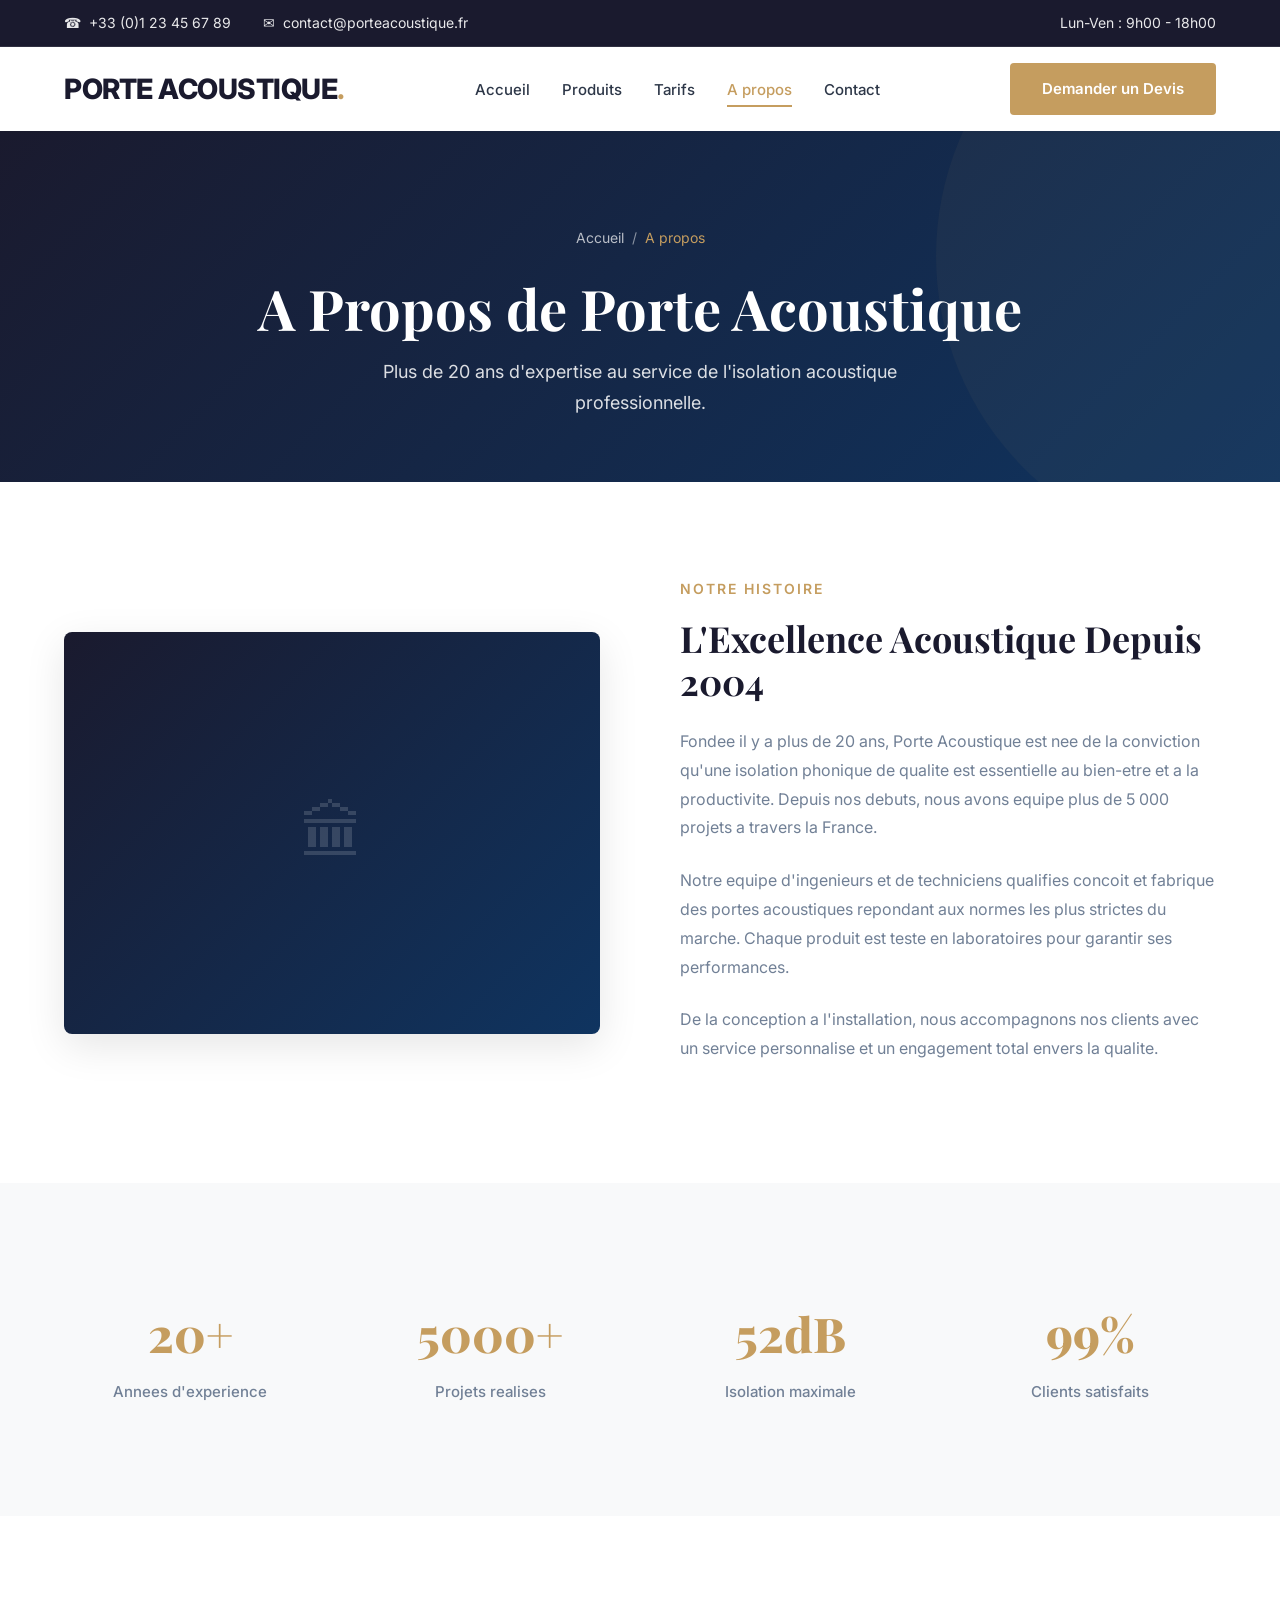
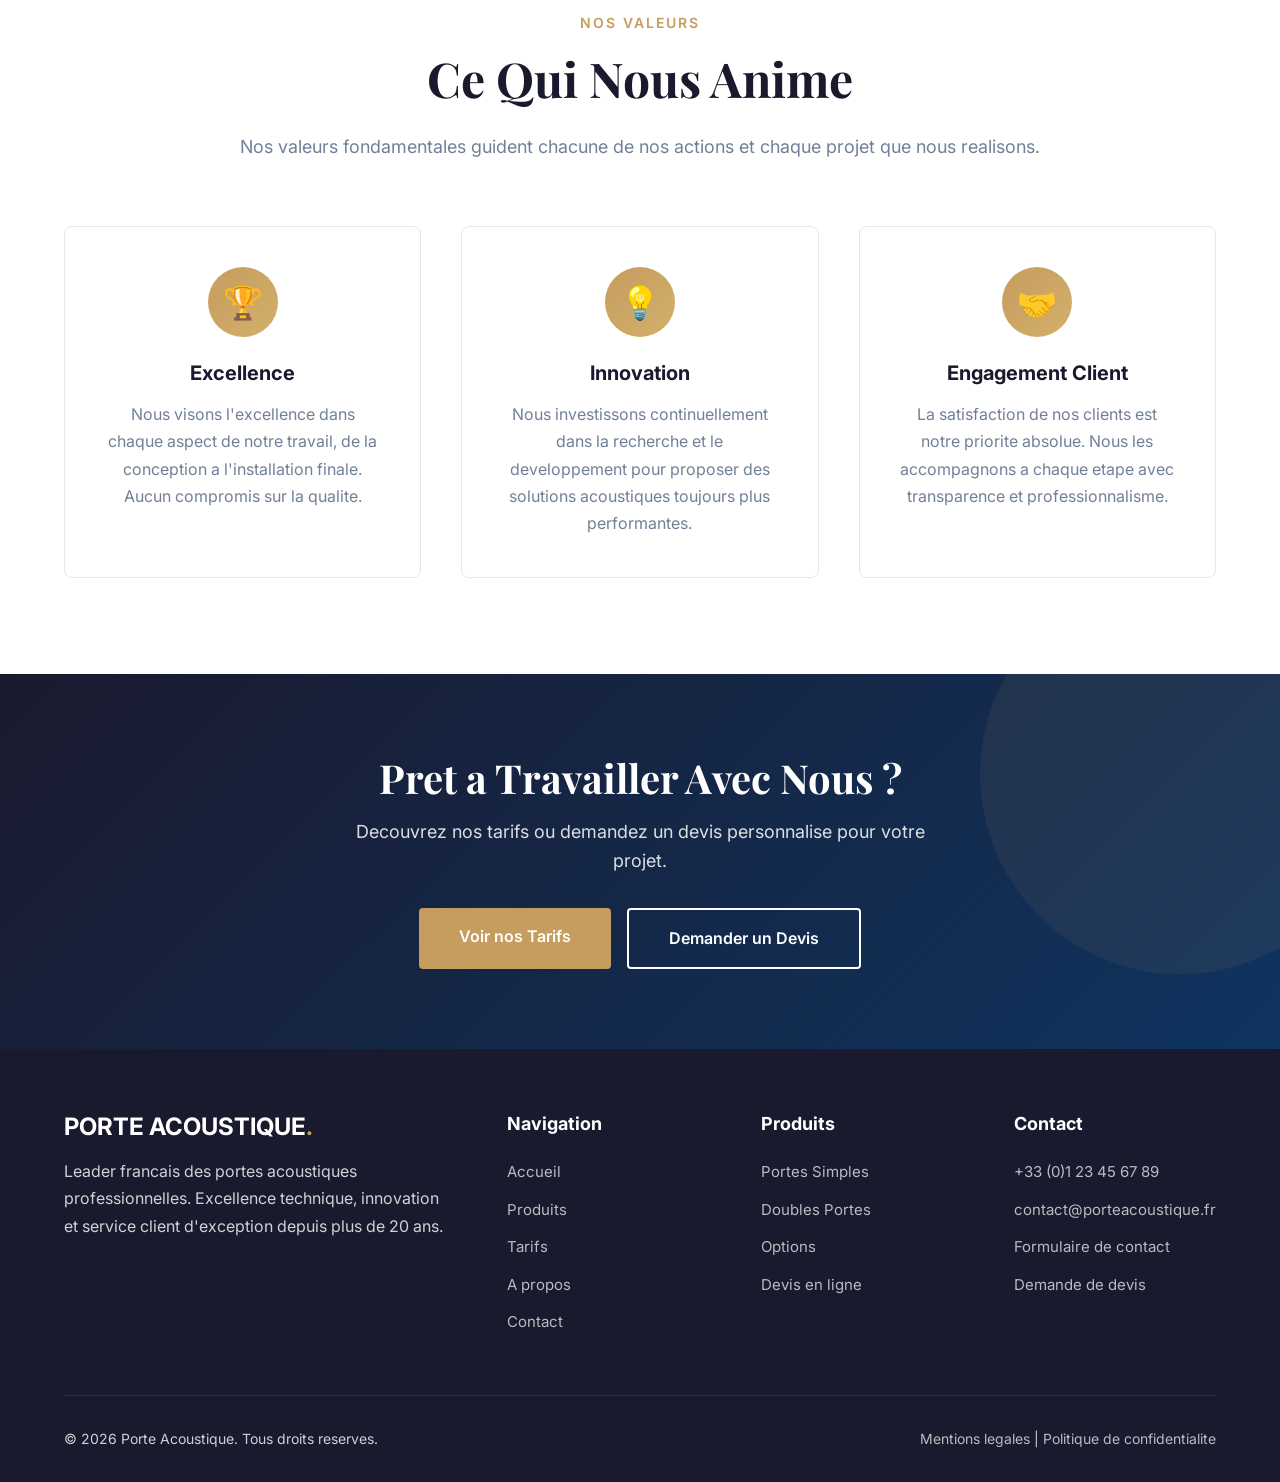
==== a-propos.html @ 58b7ffa7 "First commit" ====
<!DOCTYPE html>
<html lang="fr">
<head>
    <meta charset="UTF-8">
    <meta name="viewport" content="width=device-width, initial-scale=1.0">
    <title>A Propos | Porte Acoustique - Expert en Portes Acoustiques depuis 20 ans</title>
    <meta name="description" content="Decouvrez Porte Acoustique, expert francais en portes acoustiques depuis plus de 20 ans. 5000+ projets realises Fabrication francaise.">
    <meta name="keywords" content="porte acoustique entreprise, fabricant porte acoustique, expert isolation phonique, portes acoustiques france, entreprise isolation sonore">
    <meta name="robots" content="index, follow">
    <link rel="canonical" href="https://www.porteacoustique.fr/a-propos.html">

    <meta property="og:title" content="A Propos | Porte Acoustique - Expert Portes Acoustiques">
    <meta property="og:description" content="Expert francais en portes acoustiques depuis 20 ans. 5000+ projets.">
    <meta property="og:type" content="website">
    <meta property="og:locale" content="fr_FR">

    <link rel="preconnect" href="https://fonts.googleapis.com">
    <link rel="preconnect" href="https://fonts.gstatic.com" crossorigin>
    <link href="https://fonts.googleapis.com/css2?family=Inter:wght@300;400;500;600;700;800&family=Playfair+Display:wght@600;700&display=swap" rel="stylesheet">
    <link rel="stylesheet" href="css/style.css">
</head>
<body>
    <!-- Top Bar -->
    <div class="top-bar">
        <div class="top-bar-content">
            <div class="top-bar-left">
                <div class="top-bar-item"><span>&#9742;</span><span>+33 (0)1 23 45 67 89</span></div>
                <div class="top-bar-item"><span>&#9993;</span><span>contact@porteacoustique.fr</span></div>
            </div>
            <div class="top-bar-item">Lun-Ven : 9h00 - 18h00</div>
        </div>
    </div>

    <!-- Navigation -->
    <nav class="navbar">
        <div class="nav-container">
            <a href="index.html" class="logo">PORTE ACOUSTIQUE<span class="logo-accent">.</span></a>
            <ul class="nav-links" id="navLinks">
                <li><a href="index.html">Accueil</a></li>
                <li><a href="produits.html">Produits</a></li>
                <li><a href="tarifs.html">Tarifs</a></li>
                <li><a href="a-propos.html" class="active">A propos</a></li>
                <li><a href="contact.html">Contact</a></li>
            </ul>
            <div class="nav-cta">
                <a href="devis.html" class="btn-primary">Demander un Devis</a>
            </div>
            <button class="mobile-menu-toggle" id="mobileToggle" aria-label="Menu"><span></span><span></span><span></span></button>
        </div>
    </nav>
    <div class="nav-overlay" id="navOverlay"></div>

    <!-- Page Hero -->
    <div class="page-hero">
        <div class="breadcrumb">
            <a href="index.html">Accueil</a>
            <span>/</span>
            <span class="current">A propos</span>
        </div>
        <h1 class="display-title">A Propos de Porte Acoustique</h1>
        <p>Plus de 20 ans d'expertise au service de l'isolation acoustique professionnelle.</p>
    </div>

    <!-- About Intro -->
    <section>
        <div class="about-intro">
            <div class="about-image fade-in">
                <!-- Placeholder for company image -->
                <div style="color:rgba(255,255,255,0.15);font-size:4rem;">&#127963;</div>
            </div>
            <div class="about-text fade-in">
                <div class="section-subtitle">Notre Histoire</div>
                <h2>L'Excellence Acoustique Depuis 2004</h2>
                <p>Fondee il y a plus de 20 ans, Porte Acoustique est nee de la conviction qu'une isolation phonique de qualite est essentielle au bien-etre et a la productivite. Depuis nos debuts, nous avons equipe plus de 5 000 projets a travers la France.</p>
                <p>Notre equipe d'ingenieurs et de techniciens qualifies concoit et fabrique des portes acoustiques repondant aux normes les plus strictes du marche. Chaque produit est teste en laboratoires pour garantir ses performances.</p>
                <p>De la conception a l'installation, nous accompagnons nos clients avec un service personnalise et un engagement total envers la qualite.</p>
            </div>
        </div>
    </section>

    <!-- Stats -->
    <section class="bg-light">
        <div class="stats-container" style="max-width:1400px;margin:0 auto;">
            <div class="stat-item fade-in">
                <div class="stat-number">20+</div>
                <div class="stat-label">Annees d'experience</div>
            </div>
            <div class="stat-item fade-in">
                <div class="stat-number">5000+</div>
                <div class="stat-label">Projets realises</div>
            </div>
            <div class="stat-item fade-in">
                <div class="stat-number">52dB</div>
                <div class="stat-label">Isolation maximale</div>
            </div>
            <div class="stat-item fade-in">
                <div class="stat-number">99%</div>
                <div class="stat-label">Clients satisfaits</div>
            </div>
        </div>
    </section>

    <!-- Values -->
    <section>
        <div class="section-header fade-in">
            <div class="section-subtitle">Nos Valeurs</div>
            <h2 class="section-title display-title">Ce Qui Nous Anime</h2>
            <p class="section-description">Nos valeurs fondamentales guident chacune de nos actions et chaque projet que nous realisons.</p>
        </div>

        <div class="values-grid">
            <div class="value-card fade-in">
                <div class="value-icon">&#127942;</div>
                <h3>Excellence</h3>
                <p>Nous visons l'excellence dans chaque aspect de notre travail, de la conception a l'installation finale. Aucun compromis sur la qualite.</p>
            </div>
            <div class="value-card fade-in">
                <div class="value-icon">&#128161;</div>
                <h3>Innovation</h3>
                <p>Nous investissons continuellement dans la recherche et le developpement pour proposer des solutions acoustiques toujours plus performantes.</p>
            </div>
            <div class="value-card fade-in">
                <div class="value-icon">&#129309;</div>
                <h3>Engagement Client</h3>
                <p>La satisfaction de nos clients est notre priorite absolue. Nous les accompagnons a chaque etape avec transparence et professionnalisme.</p>
            </div>
        </div>
    </section>

    <!-- CTA -->
    <section class="cta-banner">
        <h2 class="display-title">Pret a Travailler Avec Nous ?</h2>
        <p>Decouvrez nos tarifs ou demandez un devis personnalise pour votre projet.</p>
        <div class="btn-group">
            <a href="tarifs.html" class="btn-primary btn-lg">Voir nos Tarifs</a>
            <a href="devis.html" class="btn-white btn-lg">Demander un Devis</a>
        </div>
    </section>

    <!-- Footer -->
    <footer>
        <div class="footer-content">
            <div class="footer-brand">
                <h3>PORTE ACOUSTIQUE<span style="color:var(--accent)">.</span></h3>
                <p>Leader francais des portes acoustiques professionnelles. Excellence technique, innovation et service client d'exception depuis plus de 20 ans.</p>
            </div>
            <div class="footer-links">
                <h4>Navigation</h4>
                <ul>
                    <li><a href="index.html">Accueil</a></li>
                    <li><a href="produits.html">Produits</a></li>
                    <li><a href="tarifs.html">Tarifs</a></li>
                    <li><a href="a-propos.html">A propos</a></li>
                    <li><a href="contact.html">Contact</a></li>
                </ul>
            </div>
            <div class="footer-links">
                <h4>Produits</h4>
                <ul>
                    <li><a href="tarifs.html#portes-simples">Portes Simples</a></li>
                    <li><a href="tarifs.html#doubles-portes">Doubles Portes</a></li>
                    <li><a href="tarifs.html#options">Options</a></li>
                    <li><a href="devis.html">Devis en ligne</a></li>
                </ul>
            </div>
            <div class="footer-links">
                <h4>Contact</h4>
                <ul>
                    <li><a href="tel:+33123456789">+33 (0)1 23 45 67 89</a></li>
                    <li><a href="mailto:contact@porteacoustique.fr">contact@porteacoustique.fr</a></li>
                    <li><a href="contact.html">Formulaire de contact</a></li>
                    <li><a href="devis.html">Demande de devis</a></li>
                </ul>
            </div>
        </div>
        <div class="footer-bottom">
            <p>&copy; 2026 Porte Acoustique. Tous droits reserves.</p>
            <p><a href="#">Mentions legales</a> | <a href="#">Politique de confidentialite</a></p>
        </div>
    </footer>

    <script src="js/main.js"></script>
</body>
</html>
---- css/style.css ----
/* ========================================
   PORTE ACOUSTIQUE - Portes Acoustiques Professionnelles
   Shared Stylesheet
   ======================================== */

/* Reset & Variables */
*, *::before, *::after {
    margin: 0;
    padding: 0;
    box-sizing: border-box;
}

:root {
    --primary: #1a1a2e;
    --secondary: #0f3460;
    --accent: #c59d5f;
    --accent-hover: #b38a4a;
    --light-bg: #f8f9fa;
    --white: #ffffff;
    --text: #2d3748;
    --text-light: #718096;
    --border: #e2e8f0;
    --success: #48bb78;
    --shadow-sm: 0 2px 10px rgba(0,0,0,0.05);
    --shadow-md: 0 8px 30px rgba(0,0,0,0.08);
    --shadow-lg: 0 12px 40px rgba(0,0,0,0.1);
    --radius: 8px;
    --transition: all 0.3s ease;
}

html {
    scroll-behavior: smooth;
}

body {
    font-family: 'Inter', sans-serif;
    color: var(--text);
    background: var(--white);
    overflow-x: hidden;
    line-height: 1.6;
}

h1, h2, h3, h4, h5, h6 {
    font-weight: 700;
    line-height: 1.2;
    color: var(--primary);
}

a {
    text-decoration: none;
    color: inherit;
}

img {
    max-width: 100%;
    height: auto;
    display: block;
}

.container {
    max-width: 1400px;
    margin: 0 auto;
    padding: 0 5%;
}

.display-title {
    font-family: 'Playfair Display', serif;
}

/* ========================================
   BUTTONS
   ======================================== */
.btn-primary {
    background: var(--accent);
    color: var(--white);
    padding: 0.875rem 2rem;
    border: none;
    cursor: pointer;
    font-family: 'Inter', sans-serif;
    font-weight: 600;
    font-size: 0.9375rem;
    text-decoration: none;
    display: inline-block;
    transition: var(--transition);
    border-radius: 4px;
    text-align: center;
}

.btn-primary:hover {
    background: var(--accent-hover);
    transform: translateY(-2px);
    box-shadow: 0 4px 12px rgba(197,157,95,0.3);
}

.btn-secondary {
    background: transparent;
    color: var(--primary);
    padding: 0.875rem 2rem;
    border: 2px solid var(--primary);
    cursor: pointer;
    font-family: 'Inter', sans-serif;
    font-weight: 600;
    font-size: 0.9375rem;
    text-decoration: none;
    display: inline-block;
    transition: var(--transition);
    border-radius: 4px;
    text-align: center;
}

.btn-secondary:hover {
    background: var(--primary);
    color: var(--white);
}

.btn-white {
    background: transparent;
    color: var(--white);
    padding: 0.875rem 2rem;
    border: 2px solid var(--white);
    cursor: pointer;
    font-family: 'Inter', sans-serif;
    font-weight: 600;
    font-size: 0.9375rem;
    text-decoration: none;
    display: inline-block;
    transition: var(--transition);
    border-radius: 4px;
    text-align: center;
}

.btn-white:hover {
    background: var(--white);
    color: var(--primary);
}

.btn-lg {
    padding: 1rem 2.5rem;
    font-size: 1rem;
}

.btn-outline {
    background: transparent;
    color: var(--primary);
    padding: 0.875rem 2rem;
    border: 2px solid var(--border);
    cursor: pointer;
    font-family: 'Inter', sans-serif;
    font-weight: 600;
    font-size: 0.9375rem;
    text-decoration: none;
    display: inline-block;
    transition: var(--transition);
    border-radius: 4px;
    text-align: center;
}

.btn-outline:hover {
    border-color: var(--primary);
    background: var(--primary);
    color: var(--white);
}

/* ========================================
   TOP BAR
   ======================================== */
.top-bar {
    background: var(--primary);
    color: var(--white);
    padding: 0.75rem 5%;
    font-size: 0.875rem;
    border-bottom: 1px solid rgba(255,255,255,0.1);
}

.top-bar-content {
    max-width: 1400px;
    margin: 0 auto;
    display: flex;
    justify-content: space-between;
    align-items: center;
}

.top-bar-left {
    display: flex;
    gap: 2rem;
}

.top-bar-item {
    display: flex;
    align-items: center;
    gap: 0.5rem;
    color: rgba(255,255,255,0.9);
}

/* ========================================
   NAVIGATION
   ======================================== */
.navbar {
    position: sticky;
    top: 0;
    background: var(--white);
    padding: 1rem 5%;
    z-index: 1000;
    box-shadow: var(--shadow-sm);
    transition: var(--transition);
}

.navbar.scrolled {
    padding: 0.75rem 5%;
    box-shadow: var(--shadow-md);
}

.nav-container {
    max-width: 1400px;
    margin: 0 auto;
    display: flex;
    justify-content: space-between;
    align-items: center;
}

.logo {
    font-size: 1.75rem;
    font-weight: 800;
    color: var(--primary);
    text-decoration: none;
    letter-spacing: -0.5px;
    display: flex;
    align-items: center;
}

.logo-accent {
    color: var(--accent);
}

.nav-links {
    display: flex;
    gap: 2rem;
    list-style: none;
    align-items: center;
}

.nav-links a {
    color: var(--text);
    text-decoration: none;
    font-weight: 500;
    font-size: 0.9375rem;
    transition: color 0.3s ease;
    position: relative;
    padding: 0.5rem 0;
}

.nav-links a::after {
    content: '';
    position: absolute;
    bottom: 0;
    left: 0;
    width: 0;
    height: 2px;
    background: var(--accent);
    transition: width 0.3s ease;
}

.nav-links a:hover::after,
.nav-links a.active::after {
    width: 100%;
}

.nav-links a:hover,
.nav-links a.active {
    color: var(--accent);
}

.nav-cta {
    display: flex;
    align-items: center;
    gap: 1rem;
}

.mobile-menu-toggle {
    display: none;
    flex-direction: column;
    gap: 5px;
    cursor: pointer;
    background: none;
    border: none;
    padding: 5px;
}

.mobile-menu-toggle span {
    width: 25px;
    height: 3px;
    background: var(--primary);
    border-radius: 2px;
    transition: var(--transition);
}

/* ========================================
   PAGE HERO (for inner pages)
   ======================================== */
.page-hero {
    background: linear-gradient(135deg, var(--primary) 0%, var(--secondary) 100%);
    padding: 6rem 5% 4rem;
    text-align: center;
    position: relative;
    overflow: hidden;
}

.page-hero::before {
    content: '';
    position: absolute;
    top: -50%;
    right: -20%;
    width: 600px;
    height: 600px;
    background: rgba(197,157,95,0.05);
    border-radius: 50%;
}

.page-hero .breadcrumb {
    display: flex;
    justify-content: center;
    gap: 0.5rem;
    margin-bottom: 1.5rem;
    font-size: 0.875rem;
}

.page-hero .breadcrumb a {
    color: rgba(255,255,255,0.7);
    transition: color 0.3s;
}

.page-hero .breadcrumb a:hover {
    color: var(--accent);
}

.page-hero .breadcrumb span {
    color: rgba(255,255,255,0.5);
}

.page-hero .breadcrumb .current {
    color: var(--accent);
}

.page-hero h1 {
    font-family: 'Playfair Display', serif;
    font-size: clamp(2rem, 5vw, 3.5rem);
    color: var(--white);
    margin-bottom: 1rem;
    position: relative;
}

.page-hero p {
    font-size: 1.125rem;
    color: rgba(255,255,255,0.85);
    max-width: 600px;
    margin: 0 auto;
    line-height: 1.7;
    position: relative;
}

/* ========================================
   SECTION STYLES
   ======================================== */
section {
    padding: 6rem 5%;
}

.section-header {
    max-width: 800px;
    margin: 0 auto 4rem;
    text-align: center;
}

.section-subtitle {
    color: var(--accent);
    font-weight: 600;
    font-size: 0.875rem;
    text-transform: uppercase;
    letter-spacing: 2px;
    margin-bottom: 1rem;
}

.section-title {
    font-size: clamp(2rem, 4vw, 3rem);
    color: var(--primary);
    margin-bottom: 1.5rem;
    font-family: 'Playfair Display', serif;
}

.section-description {
    font-size: 1.125rem;
    color: var(--text-light);
    line-height: 1.7;
}

.bg-light {
    background: var(--light-bg);
}

.bg-dark {
    background: var(--primary);
}

.bg-dark .section-title {
    color: var(--white);
}

.bg-dark .section-description {
    color: rgba(255,255,255,0.8);
}

/* ========================================
   HERO SECTION (Homepage)
   ======================================== */
.hero {
    position: relative;
    height: 85vh;
    min-height: 600px;
    display: flex;
    align-items: center;
    overflow: hidden;
    background: linear-gradient(135deg, #1a1a2e 0%, #0f3460 100%);
}

.hero-background {
    position: absolute;
    top: 0;
    left: 0;
    width: 100%;
    height: 100%;
    z-index: 1;
}

.hero-background img {
    width: 100%;
    height: 100%;
    object-fit: cover;
    opacity: 0.2;
}

.hero-overlay {
    position: absolute;
    inset: 0;
    background: linear-gradient(135deg, rgba(26,26,46,0.92) 0%, rgba(15,52,96,0.88) 100%);
    z-index: 2;
}

.hero-content {
    position: relative;
    z-index: 10;
    padding: 0 5%;
    max-width: 1400px;
    margin: 0 auto;
    width: 100%;
}

.hero-badge {
    display: inline-block;
    background: rgba(197,157,95,0.15);
    color: var(--accent);
    padding: 0.5rem 1.25rem;
    border-radius: 50px;
    font-size: 0.875rem;
    font-weight: 600;
    margin-bottom: 2rem;
    border: 1px solid rgba(197,157,95,0.3);
}

.hero h1 {
    font-family: 'Playfair Display', serif;
    font-size: clamp(2.5rem, 6vw, 4.5rem);
    color: var(--white);
    margin-bottom: 1.5rem;
    line-height: 1.1;
    max-width: 800px;
}

.hero p {
    font-size: 1.25rem;
    color: rgba(255,255,255,0.85);
    margin-bottom: 2.5rem;
    max-width: 600px;
    line-height: 1.7;
}

.hero-cta {
    display: flex;
    gap: 1rem;
    flex-wrap: wrap;
}

/* ========================================
   STATS BAR
   ======================================== */
.stats-bar {
    background: var(--white);
    padding: 3rem 5%;
    box-shadow: var(--shadow-lg);
    margin-top: -4rem;
    position: relative;
    z-index: 20;
    border-radius: var(--radius);
    max-width: 1300px;
    margin-left: auto;
    margin-right: auto;
}

.stats-container {
    display: grid;
    grid-template-columns: repeat(4, 1fr);
    gap: 3rem;
}

.stat-item {
    text-align: center;
    padding: 1rem;
}

.stat-number {
    font-size: 3rem;
    font-weight: 800;
    color: var(--accent);
    margin-bottom: 0.5rem;
    font-family: 'Playfair Display', serif;
}

.stat-label {
    font-size: 0.9375rem;
    color: var(--text-light);
    font-weight: 500;
}

/* ========================================
   FEATURES GRID
   ======================================== */
.features-grid {
    max-width: 1400px;
    margin: 0 auto;
    display: grid;
    grid-template-columns: repeat(3, 1fr);
    gap: 2.5rem;
}

.feature-card {
    background: var(--white);
    padding: 2.5rem;
    border-radius: var(--radius);
    transition: var(--transition);
    border: 1px solid var(--border);
}

.feature-card:hover {
    transform: translateY(-8px);
    box-shadow: var(--shadow-lg);
}

.feature-icon {
    width: 60px;
    height: 60px;
    background: linear-gradient(135deg, var(--accent), #d4af6a);
    border-radius: 12px;
    display: flex;
    align-items: center;
    justify-content: center;
    margin-bottom: 1.5rem;
    font-size: 1.75rem;
}

.feature-card h3 {
    font-size: 1.25rem;
    margin-bottom: 1rem;
}

.feature-card p {
    color: var(--text-light);
    line-height: 1.7;
}

/* ========================================
   PRODUCT CARDS
   ======================================== */
.products-grid {
    max-width: 1400px;
    margin: 0 auto;
    display: grid;
    grid-template-columns: repeat(3, 1fr);
    gap: 2.5rem;
}

.product-card {
    background: var(--white);
    border: 1px solid var(--border);
    border-radius: var(--radius);
    overflow: hidden;
    transition: var(--transition);
}

.product-card:hover {
    box-shadow: var(--shadow-lg);
    transform: translateY(-8px);
}

.product-image {
    height: 250px;
    background: linear-gradient(135deg, var(--primary), var(--secondary));
    display: flex;
    align-items: center;
    justify-content: center;
    overflow: hidden;
    position: relative;
}

.product-image img {
    width: 100%;
    height: 100%;
    object-fit: cover;
}

.product-image .placeholder-icon {
    font-size: 5rem;
    opacity: 0.3;
}

.product-badge {
    position: absolute;
    top: 1rem;
    right: 1rem;
    background: var(--accent);
    color: var(--white);
    padding: 0.25rem 0.75rem;
    border-radius: 50px;
    font-size: 0.75rem;
    font-weight: 600;
}

.product-body {
    padding: 2rem;
}

.product-name {
    font-size: 1.5rem;
    margin-bottom: 0.5rem;
    color: var(--primary);
}

.product-tagline {
    color: var(--text-light);
    font-size: 0.9375rem;
    margin-bottom: 1.5rem;
}

.product-price {
    font-size: 1.25rem;
    font-weight: 700;
    color: var(--accent);
    margin-bottom: 1.5rem;
}

.product-price small {
    font-size: 0.8125rem;
    font-weight: 400;
    color: var(--text-light);
}

.product-specs {
    list-style: none;
    margin-bottom: 1.5rem;
}

.product-specs li {
    padding: 0.75rem 0;
    border-bottom: 1px solid var(--border);
    display: flex;
    justify-content: space-between;
    align-items: center;
    font-size: 0.9375rem;
}

.product-specs li:last-child {
    border-bottom: none;
}

.spec-label {
    color: var(--text);
    font-weight: 500;
}

.spec-value {
    color: var(--accent);
    font-weight: 600;
}

/* ========================================
   PRICING TABLES (Tarifs)
   ======================================== */
.pricing-section {
    padding: 4rem 5%;
}

.pricing-table-wrapper {
    max-width: 1400px;
    margin: 0 auto 4rem;
    overflow-x: auto;
}

.pricing-table-title {
    font-family: 'Playfair Display', serif;
    font-size: 1.75rem;
    color: var(--primary);
    margin-bottom: 0.5rem;
}

.pricing-table-subtitle {
    color: var(--text-light);
    margin-bottom: 2rem;
    font-size: 1rem;
}

.pricing-table {
    width: 100%;
    border-collapse: collapse;
    background: var(--white);
    border-radius: var(--radius);
    overflow: hidden;
    box-shadow: var(--shadow-md);
    min-width: 700px;
}

.pricing-table thead {
    background: linear-gradient(135deg, #3a3a4e, #2a2a3e);
}

.pricing-table thead th {
    padding: 1.25rem 1.5rem;
    color: var(--white);
    font-weight: 600;
    font-size: 1rem;
    text-align: center;
    letter-spacing: 0.5px;
}

.pricing-table thead th:first-child {
    text-align: left;
    min-width: 180px;
}

.pricing-table tbody tr {
    transition: background 0.2s ease;
}

.pricing-table tbody tr:nth-child(even) {
    background: var(--light-bg);
}

.pricing-table tbody tr:hover {
    background: rgba(197,157,95,0.08);
}

.pricing-table td {
    padding: 1.25rem 1.5rem;
    text-align: center;
    border-bottom: 1px solid var(--border);
    vertical-align: middle;
}

.pricing-table td:first-child {
    text-align: left;
    font-weight: 600;
    color: var(--primary);
}

.pricing-table .model-cell {
    display: flex;
    align-items: center;
    gap: 1rem;
}

.pricing-table .model-icon {
    width: 50px;
    height: 65px;
    background: linear-gradient(135deg, #d4956b, #c47a4e);
    border-radius: 4px;
    flex-shrink: 0;
    display: flex;
    align-items: center;
    justify-content: center;
    position: relative;
    overflow: hidden;
}

.pricing-table .model-icon.double {
    width: 70px;
}

.pricing-table .model-icon::after {
    content: '';
    position: absolute;
    top: 8px;
    left: 50%;
    transform: translateX(-50%);
    width: 12px;
    height: 12px;
    border: 2px solid rgba(255,255,255,0.5);
    border-radius: 50%;
}

.pricing-table .model-icon.vitree::before {
    content: '';
    position: absolute;
    top: 12px;
    left: 50%;
    transform: translateX(-50%);
    width: 20px;
    height: 25px;
    background: rgba(135,206,235,0.4);
    border: 1px solid rgba(255,255,255,0.3);
    border-radius: 2px;
}

.pricing-table .model-icon.vitree::after {
    display: none;
}

.pricing-table .model-icon.double-vitree::before {
    content: '';
    position: absolute;
    top: 12px;
    left: 50%;
    transform: translateX(-50%);
    width: 14px;
    height: 22px;
    background: rgba(135,206,235,0.4);
    border: 1px solid rgba(255,255,255,0.3);
    border-radius: 2px;
}

.pricing-table .model-icon.hublot::before {
    content: '';
    position: absolute;
    top: 18px;
    left: 50%;
    transform: translateX(-50%);
    width: 16px;
    height: 16px;
    background: rgba(135,206,235,0.4);
    border: 1px solid rgba(255,255,255,0.3);
    border-radius: 50%;
}

.pricing-table .model-icon.hublot::after {
    display: none;
}

.model-info {
    display: flex;
    flex-direction: column;
}

.model-name {
    font-weight: 700;
    color: var(--primary);
    font-size: 0.9375rem;
}

.model-desc {
    font-size: 0.8125rem;
    color: var(--text-light);
    font-weight: 400;
}

.price-cell {
    font-weight: 700;
    color: var(--primary);
    font-size: 1.0625rem;
}

.pricing-table tfoot td {
    padding: 1.25rem 1.5rem;
    text-align: center;
    background: var(--light-bg);
    border-top: 2px solid var(--border);
}

.btn-devis-sm {
    background: var(--accent);
    color: var(--white);
    padding: 0.5rem 1.25rem;
    border: none;
    cursor: pointer;
    font-family: 'Inter', sans-serif;
    font-weight: 600;
    font-size: 0.8125rem;
    text-decoration: none;
    display: inline-block;
    transition: var(--transition);
    border-radius: 4px;
}

.btn-devis-sm:hover {
    background: var(--accent-hover);
    transform: translateY(-1px);
}

/* Options list */
.options-section {
    max-width: 1400px;
    margin: 0 auto 4rem;
    padding: 2.5rem;
    background: var(--light-bg);
    border-radius: var(--radius);
    border: 1px solid var(--border);
}

.options-section h3 {
    font-size: 1.375rem;
    margin-bottom: 1.5rem;
    color: var(--accent);
    font-family: 'Playfair Display', serif;
}

.options-grid {
    display: grid;
    grid-template-columns: repeat(auto-fill, minmax(300px, 1fr));
    gap: 0.75rem;
}

.option-item {
    display: flex;
    justify-content: space-between;
    align-items: center;
    padding: 0.75rem 1rem;
    background: var(--white);
    border-radius: 4px;
    border: 1px solid var(--border);
}

.option-name {
    color: var(--text);
    font-size: 0.9375rem;
}

.option-price {
    font-weight: 700;
    color: var(--accent);
    white-space: nowrap;
}

/* ========================================
   DEVIS FORM
   ======================================== */
.devis-section {
    padding: 4rem 5%;
}

.devis-wrapper {
    max-width: 1000px;
    margin: 0 auto;
    display: grid;
    grid-template-columns: 1fr 1.2fr;
    gap: 4rem;
    align-items: start;
}

.devis-sidebar {
    background: var(--light-bg);
    padding: 2.5rem;
    border-radius: var(--radius);
    border: 1px solid var(--border);
    position: sticky;
    top: 100px;
}

.devis-sidebar h3 {
    font-size: 1.375rem;
    margin-bottom: 1.5rem;
    font-family: 'Playfair Display', serif;
}

.devis-steps {
    list-style: none;
}

.devis-steps li {
    display: flex;
    gap: 1rem;
    padding: 1rem 0;
    border-bottom: 1px solid var(--border);
    align-items: flex-start;
}

.devis-steps li:last-child {
    border-bottom: none;
}

.step-num {
    width: 32px;
    height: 32px;
    background: var(--accent);
    color: var(--white);
    border-radius: 50%;
    display: flex;
    align-items: center;
    justify-content: center;
    font-weight: 700;
    font-size: 0.875rem;
    flex-shrink: 0;
}

.step-text h4 {
    font-size: 0.9375rem;
    margin-bottom: 0.25rem;
}

.step-text p {
    font-size: 0.8125rem;
    color: var(--text-light);
}

.devis-guarantee {
    margin-top: 2rem;
    padding: 1.5rem;
    background: rgba(197,157,95,0.1);
    border-radius: var(--radius);
    border: 1px solid rgba(197,157,95,0.2);
    text-align: center;
}

.devis-guarantee .icon {
    font-size: 2rem;
    margin-bottom: 0.5rem;
}

.devis-guarantee p {
    font-size: 0.875rem;
    color: var(--text);
    font-weight: 500;
}

.devis-form {
    background: var(--white);
    padding: 2.5rem;
    border-radius: var(--radius);
    border: 1px solid var(--border);
    box-shadow: var(--shadow-md);
}

.devis-form h3 {
    font-size: 1.5rem;
    margin-bottom: 0.5rem;
    font-family: 'Playfair Display', serif;
}

.devis-form > p {
    color: var(--text-light);
    margin-bottom: 2rem;
    font-size: 0.9375rem;
}

.form-row {
    display: grid;
    grid-template-columns: 1fr 1fr;
    gap: 1.5rem;
}

.form-group {
    display: flex;
    flex-direction: column;
    gap: 0.5rem;
    margin-bottom: 1.5rem;
}

.form-group label {
    font-weight: 600;
    font-size: 0.875rem;
    color: var(--text);
}

.form-group label .required {
    color: #e53e3e;
}

.form-group input,
.form-group textarea,
.form-group select {
    padding: 0.875rem 1rem;
    border: 1px solid var(--border);
    border-radius: 4px;
    font-family: 'Inter', sans-serif;
    font-size: 0.9375rem;
    transition: var(--transition);
    background: var(--white);
    color: var(--text);
}

.form-group input:focus,
.form-group textarea:focus,
.form-group select:focus {
    outline: none;
    border-color: var(--accent);
    box-shadow: 0 0 0 3px rgba(197,157,95,0.1);
}

.form-group textarea {
    resize: vertical;
    min-height: 120px;
}

.form-group select {
    cursor: pointer;
    appearance: none;
    background-image: url("data:image/svg+xml,%3Csvg xmlns='http://www.w3.org/2000/svg' width='12' height='12' fill='%23718096' viewBox='0 0 16 16'%3E%3Cpath d='M8 11L3 6h10l-5 5z'/%3E%3C/svg%3E");
    background-repeat: no-repeat;
    background-position: right 1rem center;
    padding-right: 2.5rem;
}

.form-divider {
    border: none;
    border-top: 1px solid var(--border);
    margin: 1.5rem 0;
}

.form-section-title {
    font-size: 1rem;
    font-weight: 700;
    color: var(--primary);
    margin-bottom: 1rem;
    padding-bottom: 0.5rem;
    border-bottom: 2px solid var(--accent);
    display: inline-block;
}

/* ========================================
   PROCESS / TIMELINE
   ======================================== */
.process-timeline {
    max-width: 1400px;
    margin: 0 auto;
    display: grid;
    grid-template-columns: repeat(4, 1fr);
    gap: 2rem;
}

.process-step {
    text-align: center;
    padding: 2rem;
    position: relative;
}

.step-number {
    width: 70px;
    height: 70px;
    background: var(--accent);
    color: var(--white);
    border-radius: 50%;
    display: flex;
    align-items: center;
    justify-content: center;
    font-size: 1.75rem;
    font-weight: 700;
    margin: 0 auto 1.5rem;
    font-family: 'Playfair Display', serif;
}

.process-step h3 {
    color: var(--white);
    font-size: 1.25rem;
    margin-bottom: 1rem;
}

.process-step p {
    color: rgba(255,255,255,0.75);
    line-height: 1.6;
}

/* ========================================
   CERTIFICATIONS
   ======================================== */
.cert-grid {
    max-width: 1400px;
    margin: 0 auto;
    display: grid;
    grid-template-columns: repeat(4, 1fr);
    gap: 2rem;
}

.cert-badge {
    background: var(--light-bg);
    padding: 2.5rem;
    border-radius: var(--radius);
    text-align: center;
    border: 2px solid var(--border);
    transition: var(--transition);
}

.cert-badge:hover {
    border-color: var(--accent);
    transform: translateY(-5px);
}

.cert-icon {
    font-size: 3rem;
    margin-bottom: 1rem;
}

.cert-badge h4 {
    font-size: 1.125rem;
    margin-bottom: 0.5rem;
}

.cert-badge p {
    font-size: 0.875rem;
    color: var(--text-light);
}

/* ========================================
   PROJECTS GALLERY
   ======================================== */
.projects-grid {
    max-width: 1400px;
    margin: 0 auto;
    display: grid;
    grid-template-columns: repeat(3, 1fr);
    gap: 2rem;
}

.project-card {
    position: relative;
    overflow: hidden;
    border-radius: var(--radius);
    aspect-ratio: 4/3;
    cursor: pointer;
    background: var(--light-bg);
}

.project-card img {
    width: 100%;
    height: 100%;
    object-fit: cover;
    transition: transform 0.6s ease;
}

.project-overlay {
    position: absolute;
    inset: 0;
    background: linear-gradient(to top, rgba(26,26,46,0.95), transparent);
    display: flex;
    flex-direction: column;
    justify-content: flex-end;
    padding: 2rem;
    opacity: 0;
    transition: opacity 0.4s ease;
}

.project-card:hover .project-overlay {
    opacity: 1;
}

.project-card:hover img {
    transform: scale(1.1);
}

.project-overlay h4 {
    color: var(--white);
    font-size: 1.5rem;
    margin-bottom: 0.5rem;
}

.project-overlay p {
    color: rgba(255,255,255,0.8);
}

/* ========================================
   ABOUT PAGE
   ======================================== */
.about-intro {
    max-width: 1400px;
    margin: 0 auto;
    display: grid;
    grid-template-columns: 1fr 1fr;
    gap: 5rem;
    align-items: center;
}

.about-image {
    border-radius: var(--radius);
    overflow: hidden;
    box-shadow: var(--shadow-lg);
    aspect-ratio: 4/3;
    background: linear-gradient(135deg, var(--primary), var(--secondary));
    display: flex;
    align-items: center;
    justify-content: center;
}

.about-image img {
    width: 100%;
    height: 100%;
    object-fit: cover;
}

.about-text h2 {
    font-family: 'Playfair Display', serif;
    font-size: 2.25rem;
    margin-bottom: 1.5rem;
}

.about-text p {
    color: var(--text-light);
    line-height: 1.8;
    margin-bottom: 1.5rem;
}

.values-grid {
    max-width: 1400px;
    margin: 0 auto;
    display: grid;
    grid-template-columns: repeat(3, 1fr);
    gap: 2.5rem;
}

.value-card {
    text-align: center;
    padding: 2.5rem;
    background: var(--white);
    border-radius: var(--radius);
    border: 1px solid var(--border);
    transition: var(--transition);
}

.value-card:hover {
    transform: translateY(-5px);
    box-shadow: var(--shadow-md);
}

.value-icon {
    width: 70px;
    height: 70px;
    background: linear-gradient(135deg, var(--accent), #d4af6a);
    border-radius: 50%;
    display: flex;
    align-items: center;
    justify-content: center;
    margin: 0 auto 1.5rem;
    font-size: 2rem;
}

.value-card h3 {
    font-size: 1.25rem;
    margin-bottom: 1rem;
}

.value-card p {
    color: var(--text-light);
    line-height: 1.7;
}

/* ========================================
   CONTACT PAGE
   ======================================== */
.contact-wrapper {
    max-width: 1400px;
    margin: 0 auto;
    display: grid;
    grid-template-columns: 1fr 1.5fr;
    gap: 5rem;
}

.contact-info {
    background: var(--light-bg);
    padding: 3rem;
    border-radius: var(--radius);
}

.contact-info h3 {
    font-size: 1.75rem;
    margin-bottom: 2rem;
    font-family: 'Playfair Display', serif;
}

.contact-item {
    margin-bottom: 2rem;
    padding-bottom: 2rem;
    border-bottom: 1px solid var(--border);
}

.contact-item:last-child {
    border-bottom: none;
    margin-bottom: 0;
    padding-bottom: 0;
}

.contact-item h4 {
    font-size: 0.875rem;
    color: var(--accent);
    text-transform: uppercase;
    letter-spacing: 1px;
    margin-bottom: 0.75rem;
    font-weight: 600;
}

.contact-item p {
    color: var(--text);
    line-height: 1.6;
}

/* ========================================
   CTA BANNER
   ======================================== */
.cta-banner {
    background: linear-gradient(135deg, var(--primary) 0%, var(--secondary) 100%);
    padding: 5rem 5%;
    text-align: center;
    position: relative;
    overflow: hidden;
}

.cta-banner::before {
    content: '';
    position: absolute;
    top: -100px;
    right: -100px;
    width: 400px;
    height: 400px;
    background: rgba(197,157,95,0.08);
    border-radius: 50%;
}

.cta-banner h2 {
    font-family: 'Playfair Display', serif;
    font-size: clamp(1.75rem, 4vw, 2.5rem);
    color: var(--white);
    margin-bottom: 1rem;
    position: relative;
}

.cta-banner p {
    color: rgba(255,255,255,0.85);
    font-size: 1.125rem;
    margin-bottom: 2rem;
    max-width: 600px;
    margin-left: auto;
    margin-right: auto;
    position: relative;
}

.cta-banner .btn-group {
    display: flex;
    gap: 1rem;
    justify-content: center;
    flex-wrap: wrap;
    position: relative;
}

.cta-content {
    position: relative;
    z-index: 1;
    max-width: 700px;
    margin: 0 auto;
}

.cta-buttons {
    display: flex;
    gap: 1rem;
    justify-content: center;
    flex-wrap: wrap;
    position: relative;
}

/* ========================================
   FOOTER
   ======================================== */
footer {
    background: var(--primary);
    color: rgba(255,255,255,0.8);
    padding: 4rem 5% 2rem;
}

.footer-content {
    max-width: 1400px;
    margin: 0 auto;
    display: grid;
    grid-template-columns: 2fr 1fr 1fr 1fr;
    gap: 4rem;
    padding-bottom: 3rem;
    border-bottom: 1px solid rgba(255,255,255,0.1);
}

.footer-brand h3 {
    color: var(--white);
    font-size: 1.5rem;
    margin-bottom: 1rem;
}

.footer-brand p {
    line-height: 1.7;
    margin-bottom: 1.5rem;
}

.footer-links h4 {
    color: var(--white);
    font-size: 1.125rem;
    margin-bottom: 1.5rem;
}

.footer-links ul {
    list-style: none;
}

.footer-links ul li {
    margin-bottom: 0.75rem;
}

.footer-links ul li a {
    color: rgba(255,255,255,0.7);
    text-decoration: none;
    transition: color 0.3s ease;
    font-size: 0.9375rem;
}

.footer-links ul li a:hover {
    color: var(--accent);
}

.footer-bottom {
    max-width: 1400px;
    margin: 0 auto;
    padding-top: 2rem;
    display: flex;
    justify-content: space-between;
    align-items: center;
    font-size: 0.875rem;
    flex-wrap: wrap;
    gap: 1rem;
}

.footer-bottom a {
    color: rgba(255,255,255,0.7);
    transition: color 0.3s;
}

.footer-bottom a:hover {
    color: var(--accent);
}

/* ========================================
   FOOTER PRODUITS — Layout & composants
   ======================================== */

/* pages produit : footer-content devient un simple conteneur centré */
footer.footer > .footer-content {
    display: block;
    padding-bottom: 0;
    border-bottom: none;
}

.footer-grid {
    display: grid;
    grid-template-columns: 2fr 1fr 1fr;
    gap: 3rem;
    padding-bottom: 3rem;
    border-bottom: 1px solid rgba(255,255,255,0.1);
}

.footer-col h4 {
    color: var(--white);
    font-size: 0.8125rem;
    font-weight: 700;
    text-transform: uppercase;
    letter-spacing: 1.5px;
    margin-bottom: 1.25rem;
    padding-bottom: 0.75rem;
    border-bottom: 1px solid rgba(255,255,255,0.1);
}

.footer-col ul {
    list-style: none;
}

.footer-col ul li {
    margin-bottom: 0.625rem;
}

.footer-col ul li a,
.footer-col ul li span {
    color: rgba(255,255,255,0.65);
    text-decoration: none;
    font-size: 0.9rem;
    transition: color 0.3s;
    line-height: 1.5;
}

.footer-col ul li a:hover {
    color: var(--accent);
}

/* Logo footer produits */
.footer-logo {
    font-size: 1.5rem;
    font-weight: 800;
    color: var(--white);
    font-family: 'Playfair Display', serif;
    letter-spacing: 0.05em;
    margin-bottom: 1rem;
    display: block;
}

.footer-logo .logo-accent {
    color: var(--accent);
}

/* Réseaux sociaux */
.footer-social {
    display: flex;
    gap: 0.625rem;
    margin-bottom: 1.25rem;
}

.footer-social a {
    display: flex;
    align-items: center;
    justify-content: center;
    width: 2.25rem;
    height: 2.25rem;
    background: rgba(255,255,255,0.07);
    border: 1px solid rgba(255,255,255,0.12);
    border-radius: 50%;
    color: rgba(255,255,255,0.7);
    text-decoration: none;
    transition: background 0.3s, border-color 0.3s, color 0.3s, transform 0.3s;
}

.footer-social a:hover {
    background: var(--accent);
    border-color: var(--accent);
    color: var(--white);
    transform: translateY(-2px);
}

.footer-social a svg {
    width: 0.9375rem;
    height: 0.9375rem;
    fill: currentColor;
}

/* Coordonnées */
.footer-contact {
    display: flex;
    flex-direction: column;
    gap: 0.625rem;
}

.footer-contact-item {
    display: flex;
    align-items: center;
    gap: 0.5rem;
    color: rgba(255,255,255,0.65);
    font-size: 0.875rem;
}

.footer-contact-item svg {
    flex-shrink: 0;
    opacity: 0.75;
}

.footer-contact-item a {
    color: rgba(255,255,255,0.65);
    text-decoration: none;
    transition: color 0.3s;
}

.footer-contact-item a:hover {
    color: var(--accent);
}

/* Responsive footer produits */
@media (max-width: 1024px) {
    .footer-grid {
        grid-template-columns: repeat(2, 1fr);
    }
}

@media (max-width: 768px) {
    .footer-grid {
        grid-template-columns: 1fr;
        gap: 2rem;
    }
}

/* ========================================
   ANIMATIONS
   ======================================== */
.fade-in {
    opacity: 0;
    transform: translateY(30px);
    transition: all 0.8s ease;
}

.fade-in.visible {
    opacity: 1;
    transform: translateY(0);
}

/* ========================================
   RESPONSIVE
   ======================================== */
@media (max-width: 1024px) {
    .stats-container {
        grid-template-columns: repeat(2, 1fr);
    }

    .features-grid,
    .products-grid,
    .process-timeline {
        grid-template-columns: repeat(2, 1fr);
    }

    .about-intro,
    .contact-wrapper {
        grid-template-columns: 1fr;
        gap: 3rem;
    }

    .devis-wrapper {
        grid-template-columns: 1fr;
    }

    .devis-sidebar {
        position: static;
    }

    .footer-content {
        grid-template-columns: repeat(2, 1fr);
    }

    .projects-grid {
        grid-template-columns: repeat(2, 1fr);
    }

    .cert-grid {
        grid-template-columns: repeat(2, 1fr);
    }

    .values-grid {
        grid-template-columns: repeat(2, 1fr);
    }
}

@media (max-width: 768px) {
    .top-bar {
        display: none;
    }

    .nav-links {
        position: fixed;
        top: 0;
        right: -100%;
        width: 80%;
        max-width: 350px;
        height: 100vh;
        background: var(--white);
        flex-direction: column;
        padding: 5rem 2rem;
        gap: 1.5rem;
        transition: right 0.4s ease;
        box-shadow: -5px 0 20px rgba(0,0,0,0.1);
        align-items: flex-start;
        z-index: 1001;
    }

    .nav-links.active {
        right: 0;
    }

    .mobile-menu-toggle {
        display: flex;
    }

    .nav-cta .btn-primary {
        display: none;
    }

    .features-grid,
    .products-grid,
    .process-timeline,
    .stats-container,
    .cert-grid,
    .projects-grid,
    .values-grid {
        grid-template-columns: 1fr;
    }

    .form-row {
        grid-template-columns: 1fr;
    }

    .hero {
        height: 70vh;
    }

    section {
        padding: 4rem 5%;
    }

    .footer-content {
        grid-template-columns: 1fr;
        gap: 2rem;
    }

    .footer-bottom {
        flex-direction: column;
        text-align: center;
    }

    .page-hero {
        padding: 5rem 5% 3rem;
    }
}

/* Mobile overlay */
.nav-overlay {
    display: none;
    position: fixed;
    inset: 0;
    background: rgba(0,0,0,0.5);
    z-index: 999;
}

.nav-overlay.active {
    display: block;
}

/* ========================================
   PRODUCT DETAIL PAGES
   ======================================== */

.product-detail-main {
    max-width: 1400px;
    margin: 0 auto;
    display: grid;
    grid-template-columns: 1fr 1.1fr;
    gap: 4rem;
    align-items: start;
}

.door-viz {
    position: sticky;
    top: 100px;
}

.door-blueprint {
    background: #060e1e;
    border-radius: var(--radius);
    padding: 2rem;
    box-shadow: var(--shadow-lg);
    border: 1px solid rgba(197,157,95,0.2);
    margin-bottom: 1rem;
}

.door-blueprint svg {
    width: 100%;
    height: auto;
    display: block;
}

.blueprint-label {
    text-align: center;
    color: var(--text-light);
    font-size: 0.8125rem;
    letter-spacing: 1px;
    margin-bottom: 1.5rem;
    font-style: italic;
}

.quick-stats {
    display: grid;
    grid-template-columns: repeat(3, 1fr);
    gap: 0.75rem;
    margin-bottom: 1.5rem;
}

.quick-stat {
    background: var(--light-bg);
    border: 1px solid var(--border);
    border-radius: var(--radius);
    padding: 1rem;
    text-align: center;
}

.quick-stat-value {
    font-size: 1.5rem;
    font-weight: 800;
    color: var(--accent);
    font-family: 'Playfair Display', serif;
    display: block;
}

.quick-stat-label {
    font-size: 0.7rem;
    color: var(--text-light);
    font-weight: 500;
    text-transform: uppercase;
    letter-spacing: 0.5px;
}

/* Tabs */
.tabs-nav {
    display: flex;
    border-bottom: 2px solid var(--border);
    margin-bottom: 2rem;
}

.tab-btn {
    padding: 0.875rem 2rem;
    border: none;
    background: none;
    font-family: 'Inter', sans-serif;
    font-size: 0.9375rem;
    font-weight: 600;
    color: var(--text-light);
    cursor: pointer;
    border-bottom: 3px solid transparent;
    margin-bottom: -2px;
    transition: var(--transition);
}

.tab-btn.active {
    color: var(--accent);
    border-bottom-color: var(--accent);
}

.tab-btn:hover {
    color: var(--accent);
}

.tab-panel {
    display: none;
    animation: tabFadeIn 0.3s ease;
}

.tab-panel.active {
    display: block;
}

@keyframes tabFadeIn {
    from { opacity: 0; transform: translateY(8px); }
    to { opacity: 1; transform: translateY(0); }
}

/* Specs detail table */
.specs-detail {
    width: 100%;
    border-collapse: collapse;
    margin-bottom: 1.5rem;
}

.specs-detail tr {
    border-bottom: 1px solid var(--border);
}

.specs-detail tr.specs-section-head {
    background: var(--light-bg);
    border-top: 2px solid var(--border);
}

.specs-detail tr.specs-section-head td {
    font-weight: 700;
    font-size: 0.8rem;
    text-transform: uppercase;
    letter-spacing: 0.75px;
    color: var(--primary);
    padding: 0.625rem 0.75rem;
}

.specs-detail td {
    padding: 0.875rem 0.75rem;
    font-size: 0.9375rem;
    vertical-align: middle;
}

.specs-detail td:first-child {
    color: var(--text-light);
    font-weight: 500;
    width: 55%;
}

.specs-detail td:last-child {
    color: var(--primary);
    font-weight: 600;
    text-align: right;
}

/* Warning box */
.warning-box {
    background: #fff5f5;
    border: 1px solid #fed7d7;
    border-left: 4px solid #e53e3e;
    border-radius: 4px;
    padding: 1rem 1.25rem;
    margin-top: 1.5rem;
    font-size: 0.875rem;
    color: #742a2a;
    line-height: 1.7;
}

.warning-box strong {
    display: block;
    margin-bottom: 0.25rem;
    font-size: 0.75rem;
    text-transform: uppercase;
    letter-spacing: 1px;
    color: #c53030;
}

/* Info box */
.info-box {
    background: rgba(197,157,95,0.08);
    border: 1px solid rgba(197,157,95,0.2);
    border-left: 4px solid var(--accent);
    border-radius: 4px;
    padding: 1rem 1.25rem;
    margin: 1.5rem 0;
    font-size: 0.9rem;
    color: var(--text);
    line-height: 1.6;
}

/* Tarif tab table */
.tarif-tab-table {
    width: 100%;
    border-collapse: collapse;
    margin-bottom: 1.5rem;
    font-size: 0.9375rem;
    border-radius: var(--radius);
    overflow: hidden;
    box-shadow: var(--shadow-sm);
}

.tarif-tab-table th {
    background: linear-gradient(135deg, #3a3a4e, #2a2a3e);
    color: var(--white);
    padding: 0.875rem 1.25rem;
    text-align: left;
    font-weight: 600;
    font-size: 0.875rem;
}

.tarif-tab-table th:last-child {
    text-align: right;
}

.tarif-tab-table td {
    padding: 0.875rem 1.25rem;
    border-bottom: 1px solid var(--border);
    color: var(--text);
}

.tarif-tab-table td:last-child {
    text-align: right;
    font-weight: 700;
    color: var(--accent);
    font-size: 1rem;
}

.tarif-tab-table tbody tr:nth-child(even) {
    background: var(--light-bg);
}

.tarif-tab-table tbody tr:hover {
    background: rgba(197,157,95,0.05);
}

/* ========================================
   SPECS TABLE (pages produit)
   ======================================== */
.specs-table {
    width: 100%;
    border-collapse: collapse;
    margin-bottom: 1.5rem;
    font-size: 0.9375rem;
    border-radius: var(--radius);
    overflow: hidden;
    box-shadow: var(--shadow-sm);
}

.specs-table th {
    background: linear-gradient(135deg, var(--primary), var(--secondary));
    color: var(--white);
    padding: 0.875rem 1.25rem;
    text-align: left;
    font-weight: 600;
    font-size: 0.875rem;
    letter-spacing: 0.5px;
}

.specs-table th:last-child {
    text-align: right;
}

.specs-table td {
    padding: 0.75rem 1.25rem;
    border-bottom: 1px solid var(--border);
    color: var(--text);
    vertical-align: middle;
}

.specs-table td:first-child {
    color: var(--text-light);
    font-weight: 500;
    width: 55%;
}

.specs-table td:last-child {
    font-weight: 600;
    color: var(--primary);
    text-align: right;
}

.specs-table tr:last-child td {
    border-bottom: none;
}

.specs-table tr.specs-section-head td {
    background: var(--light-bg);
    font-weight: 700;
    font-size: 0.75rem;
    text-transform: uppercase;
    letter-spacing: 1px;
    color: var(--primary);
    border-top: 2px solid var(--border);
    text-align: left;
    padding: 0.625rem 1.25rem;
}

.specs-table tbody tr:hover {
    background: rgba(197,157,95,0.04);
}

/* Finishes section */
.finishes-outer {
    padding: 5rem 5%;
    background: var(--light-bg);
}

.finishes-inner {
    max-width: 1400px;
    margin: 0 auto;
}

.finish-group {
    margin-bottom: 2rem;
    background: var(--white);
    padding: 2rem;
    border-radius: var(--radius);
    border: 1px solid var(--border);
}

.finish-group:last-child {
    margin-bottom: 0;
}

.finish-group-title {
    font-size: 1rem;
    font-weight: 700;
    color: var(--primary);
    margin-bottom: 0.375rem;
}

.finish-group-desc {
    color: var(--text-light);
    font-size: 0.875rem;
    margin-bottom: 1.25rem;
}

.swatches-row {
    display: flex;
    flex-wrap: wrap;
    gap: 0.625rem;
}

.swatch {
    width: 40px;
    height: 40px;
    border-radius: 5px;
    border: 2px solid rgba(0,0,0,0.1);
    cursor: pointer;
    transition: transform 0.2s, box-shadow 0.2s;
    position: relative;
    flex-shrink: 0;
}

.swatch:hover {
    transform: scale(1.25);
    border-color: var(--accent);
    box-shadow: 0 4px 12px rgba(0,0,0,0.25);
    z-index: 5;
}

.swatch::after {
    content: attr(data-name);
    position: absolute;
    bottom: 115%;
    left: 50%;
    transform: translateX(-50%);
    background: var(--primary);
    color: var(--white);
    padding: 0.25rem 0.625rem;
    border-radius: 4px;
    font-size: 0.6875rem;
    white-space: nowrap;
    pointer-events: none;
    opacity: 0;
    transition: opacity 0.2s;
    z-index: 10;
    font-family: 'Inter', sans-serif;
}

.swatch:hover::after {
    opacity: 1;
}

/* Options tags */
.options-tags {
    display: flex;
    flex-wrap: wrap;
    gap: 0.75rem;
    max-width: 1400px;
    margin: 0 auto;
}

.option-tag {
    display: inline-flex;
    align-items: center;
    gap: 0.5rem;
    padding: 0.625rem 1.25rem;
    background: var(--white);
    border: 1px solid var(--border);
    border-radius: 50px;
    font-size: 0.875rem;
    font-weight: 500;
    color: var(--text);
    transition: var(--transition);
}

.option-tag:hover {
    border-color: var(--accent);
    color: var(--accent);
    box-shadow: var(--shadow-sm);
}

.option-tag-check {
    color: var(--success);
    font-weight: 700;
}

/* Product btn group in cards */
.product-btn-group {
    display: flex;
    gap: 0.625rem;
}

.product-btn-group a {
    flex: 1;
    padding: 0.75rem 0.875rem;
    font-size: 0.875rem;
    text-align: center;
}

/* Responsive detail */
@media (max-width: 1024px) {
    .product-detail-main {
        grid-template-columns: 1fr;
    }
    .door-viz {
        position: static;
    }
}

@media (max-width: 768px) {
    .quick-stats {
        grid-template-columns: 1fr 1fr;
    }
    .tab-btn {
        padding: 0.75rem 1rem;
        font-size: 0.875rem;
    }
}

/* ========================================
   PRODUCT DETAIL v2 — Refonte Pro
   ======================================== */

/* Hero product badge */
.hero-product-badge {
    display: inline-block;
    background: rgba(197,157,95,0.15);
    color: var(--accent);
    padding: 0.4rem 1.25rem;
    border-radius: 50px;
    font-size: 0.8125rem;
    font-weight: 600;
    letter-spacing: 1.5px;
    border: 1px solid rgba(197,157,95,0.3);
    margin-bottom: 1.25rem;
    text-transform: uppercase;
}

/* Hero pills */
.hero-pills {
    display: flex;
    flex-wrap: wrap;
    gap: 0.625rem;
    justify-content: center;
    margin-top: 1.75rem;
}

.hero-pill {
    background: rgba(255,255,255,0.08);
    color: rgba(255,255,255,0.85);
    padding: 0.375rem 1rem;
    border-radius: 50px;
    font-size: 0.8125rem;
    font-weight: 500;
    border: 1px solid rgba(255,255,255,0.15);
}

/* Product detail section override */
.product-detail-section {
    padding: 5rem 5%;
    background: var(--white);
}

/* Product info header above h2 */
.product-info-header {
    display: flex;
    align-items: center;
    gap: 0.875rem;
    margin-bottom: 0.875rem;
}

.product-category-label {
    font-size: 0.8125rem;
    font-weight: 600;
    text-transform: uppercase;
    letter-spacing: 1.5px;
    color: var(--text-light);
}

.product-db-badge {
    background: var(--accent);
    color: var(--white);
    padding: 0.2rem 0.875rem;
    border-radius: 50px;
    font-size: 0.8125rem;
    font-weight: 700;
    letter-spacing: 0.5px;
}

.door-info h2 {
    font-size: clamp(1.75rem, 3.5vw, 2.5rem);
    color: var(--primary);
    margin-bottom: 1.25rem;
    line-height: 1.15;
}

.product-description {
    color: var(--text-light);
    font-size: 1.0625rem;
    line-height: 1.8;
    margin-bottom: 2rem;
    padding-bottom: 2rem;
    border-bottom: 1px solid var(--border);
}

/* Feature highlights */
.feature-highlights {
    display: flex;
    flex-direction: column;
    gap: 0.75rem;
    margin-bottom: 2rem;
}

.feature-highlight-item {
    display: flex;
    align-items: center;
    gap: 1rem;
    padding: 0.875rem 1.25rem;
    background: var(--light-bg);
    border-radius: var(--radius);
    border: 1px solid var(--border);
    border-left: 3px solid var(--accent);
    transition: var(--transition);
}

.feature-highlight-item:hover {
    box-shadow: var(--shadow-sm);
    border-color: var(--accent);
    background: rgba(197,157,95,0.04);
}

.fh-icon {
    font-size: 1.375rem;
    flex-shrink: 0;
    width: 36px;
    text-align: center;
}

.fh-text {
    display: flex;
    flex-direction: column;
}

.fh-text strong {
    font-size: 0.9375rem;
    font-weight: 700;
    color: var(--primary);
    margin-bottom: 0.125rem;
}

.fh-text span {
    font-size: 0.8125rem;
    color: var(--text-light);
    line-height: 1.4;
}

/* Trust strip */
.trust-strip {
    background: var(--primary);
    padding: 1.375rem 5%;
    border-top: 1px solid rgba(197,157,95,0.2);
    border-bottom: 1px solid rgba(197,157,95,0.15);
}

.trust-strip-inner {
    max-width: 1400px;
    margin: 0 auto;
    display: flex;
    flex-wrap: wrap;
    justify-content: center;
    gap: 2.5rem;
    align-items: center;
}

.trust-item {
    display: flex;
    align-items: center;
    gap: 0.5rem;
    color: rgba(255,255,255,0.85);
    font-size: 0.875rem;
    font-weight: 500;
}

.trust-icon {
    color: var(--accent);
    font-weight: 700;
    font-size: 0.9rem;
}

/* Installation tab */
.install-steps {
    display: flex;
    flex-direction: column;
    gap: 1rem;
}

.install-step {
    display: flex;
    gap: 1.25rem;
    align-items: flex-start;
    padding: 1.25rem;
    background: var(--light-bg);
    border-radius: var(--radius);
    border: 1px solid var(--border);
}

.install-step-num {
    width: 36px;
    height: 36px;
    background: var(--accent);
    color: var(--white);
    border-radius: 50%;
    display: flex;
    align-items: center;
    justify-content: center;
    font-weight: 700;
    font-size: 0.9375rem;
    flex-shrink: 0;
    font-family: 'Playfair Display', serif;
}

.install-step-content strong {
    display: block;
    font-size: 0.9375rem;
    font-weight: 700;
    color: var(--primary);
    margin-bottom: 0.375rem;
}

.install-step-content p {
    font-size: 0.875rem;
    color: var(--text-light);
    line-height: 1.7;
}

/* Finishes section v2 */
.finishes-section {
    padding: 5rem 5%;
    background: var(--light-bg);
}

.finishes-container {
    max-width: 1400px;
    margin: 0 auto;
}

.finishes-grid {
    display: grid;
    grid-template-columns: repeat(3, 1fr);
    gap: 2rem;
    margin-top: 3rem;
}

.finish-card {
    background: var(--white);
    border-radius: var(--radius);
    border: 1px solid var(--border);
    overflow: hidden;
    transition: var(--transition);
}

.finish-card:hover {
    box-shadow: var(--shadow-md);
    transform: translateY(-4px);
}

.finish-card-header {
    background: linear-gradient(135deg, var(--primary), var(--secondary));
    padding: 1.5rem;
}

.finish-card-header h4 {
    color: var(--white);
    font-size: 1rem;
    margin-bottom: 0.25rem;
    font-family: 'Playfair Display', serif;
}

.finish-card-header p {
    color: rgba(255,255,255,0.65);
    font-size: 0.8rem;
}

.finish-card-body {
    padding: 1.5rem;
}

.finish-card-body .swatches-row {
    gap: 0.5rem;
}

.finish-card-note {
    font-size: 0.8rem;
    color: var(--text-light);
    margin-top: 1rem;
    font-style: italic;
}

/* Options section v2 */
.options-section-v2 {
    padding: 5rem 5%;
    background: var(--white);
}

.options-container {
    max-width: 1400px;
    margin: 0 auto;
}

.options-grid-v2 {
    display: grid;
    grid-template-columns: repeat(auto-fill, minmax(280px, 1fr));
    gap: 1rem;
    margin-top: 3rem;
}

.option-card {
    display: flex;
    justify-content: space-between;
    align-items: center;
    padding: 1.125rem 1.5rem;
    background: var(--light-bg);
    border-radius: var(--radius);
    border: 1px solid var(--border);
    transition: var(--transition);
}

.option-card:hover {
    border-color: var(--accent);
    background: rgba(197,157,95,0.04);
    box-shadow: var(--shadow-sm);
}

.option-card-name {
    display: flex;
    align-items: center;
    gap: 0.75rem;
    font-weight: 500;
    color: var(--text);
    font-size: 0.9375rem;
}

.option-card-check {
    width: 22px;
    height: 22px;
    background: rgba(72,187,120,0.1);
    border: 1px solid rgba(72,187,120,0.35);
    border-radius: 50%;
    display: flex;
    align-items: center;
    justify-content: center;
    color: var(--success);
    font-size: 0.7rem;
    flex-shrink: 0;
    font-weight: 700;
}

.option-card-price {
    font-weight: 700;
    color: var(--accent);
    font-size: 0.9375rem;
    white-space: nowrap;
    padding-left: 1rem;
}

/* Responsive v2 */
@media (max-width: 1024px) {
    .finishes-grid {
        grid-template-columns: 1fr;
    }
}

@media (max-width: 768px) {
    .trust-strip-inner {
        gap: 1.25rem;
    }
    .options-grid-v2 {
        grid-template-columns: 1fr;
    }
    .hero-pills {
        gap: 0.5rem;
    }
    .product-detail-section {
        padding: 3.5rem 5%;
    }
    .finishes-section,
    .options-section-v2 {
        padding: 3.5rem 5%;
    }
}
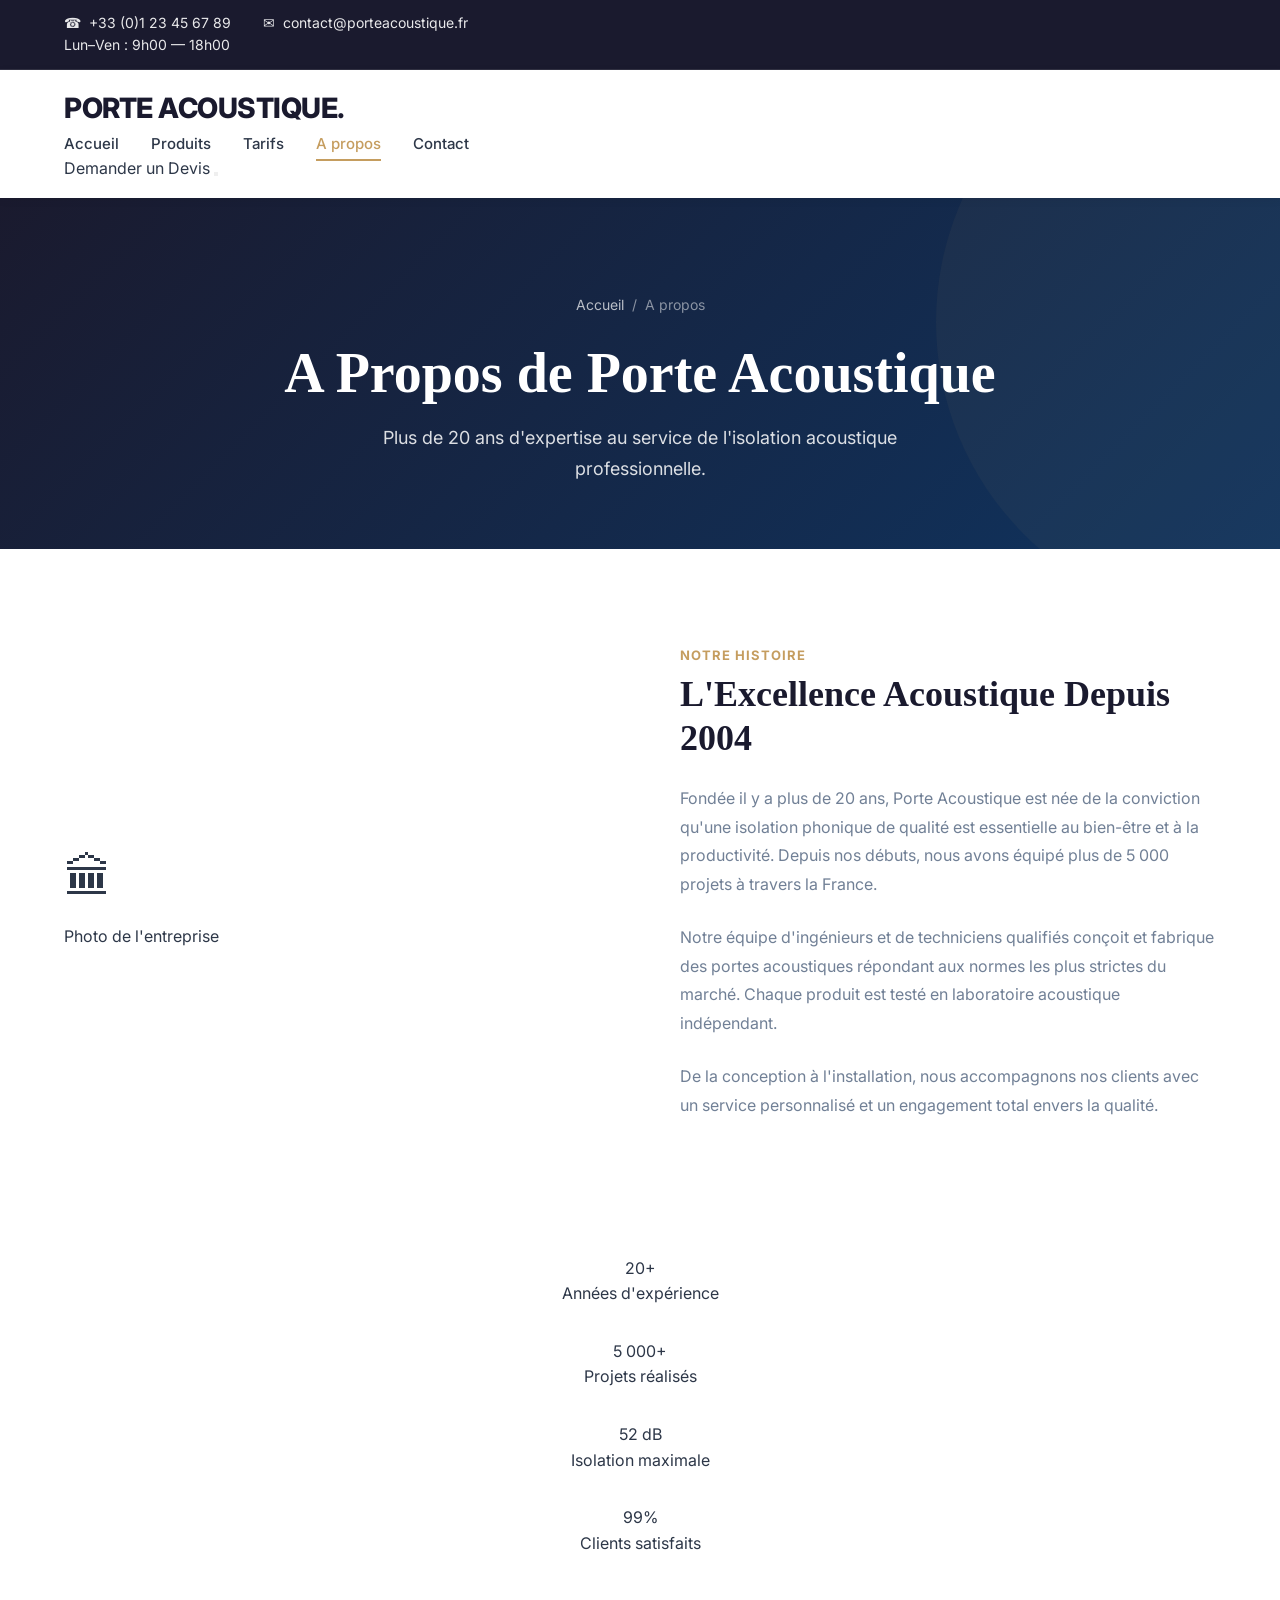
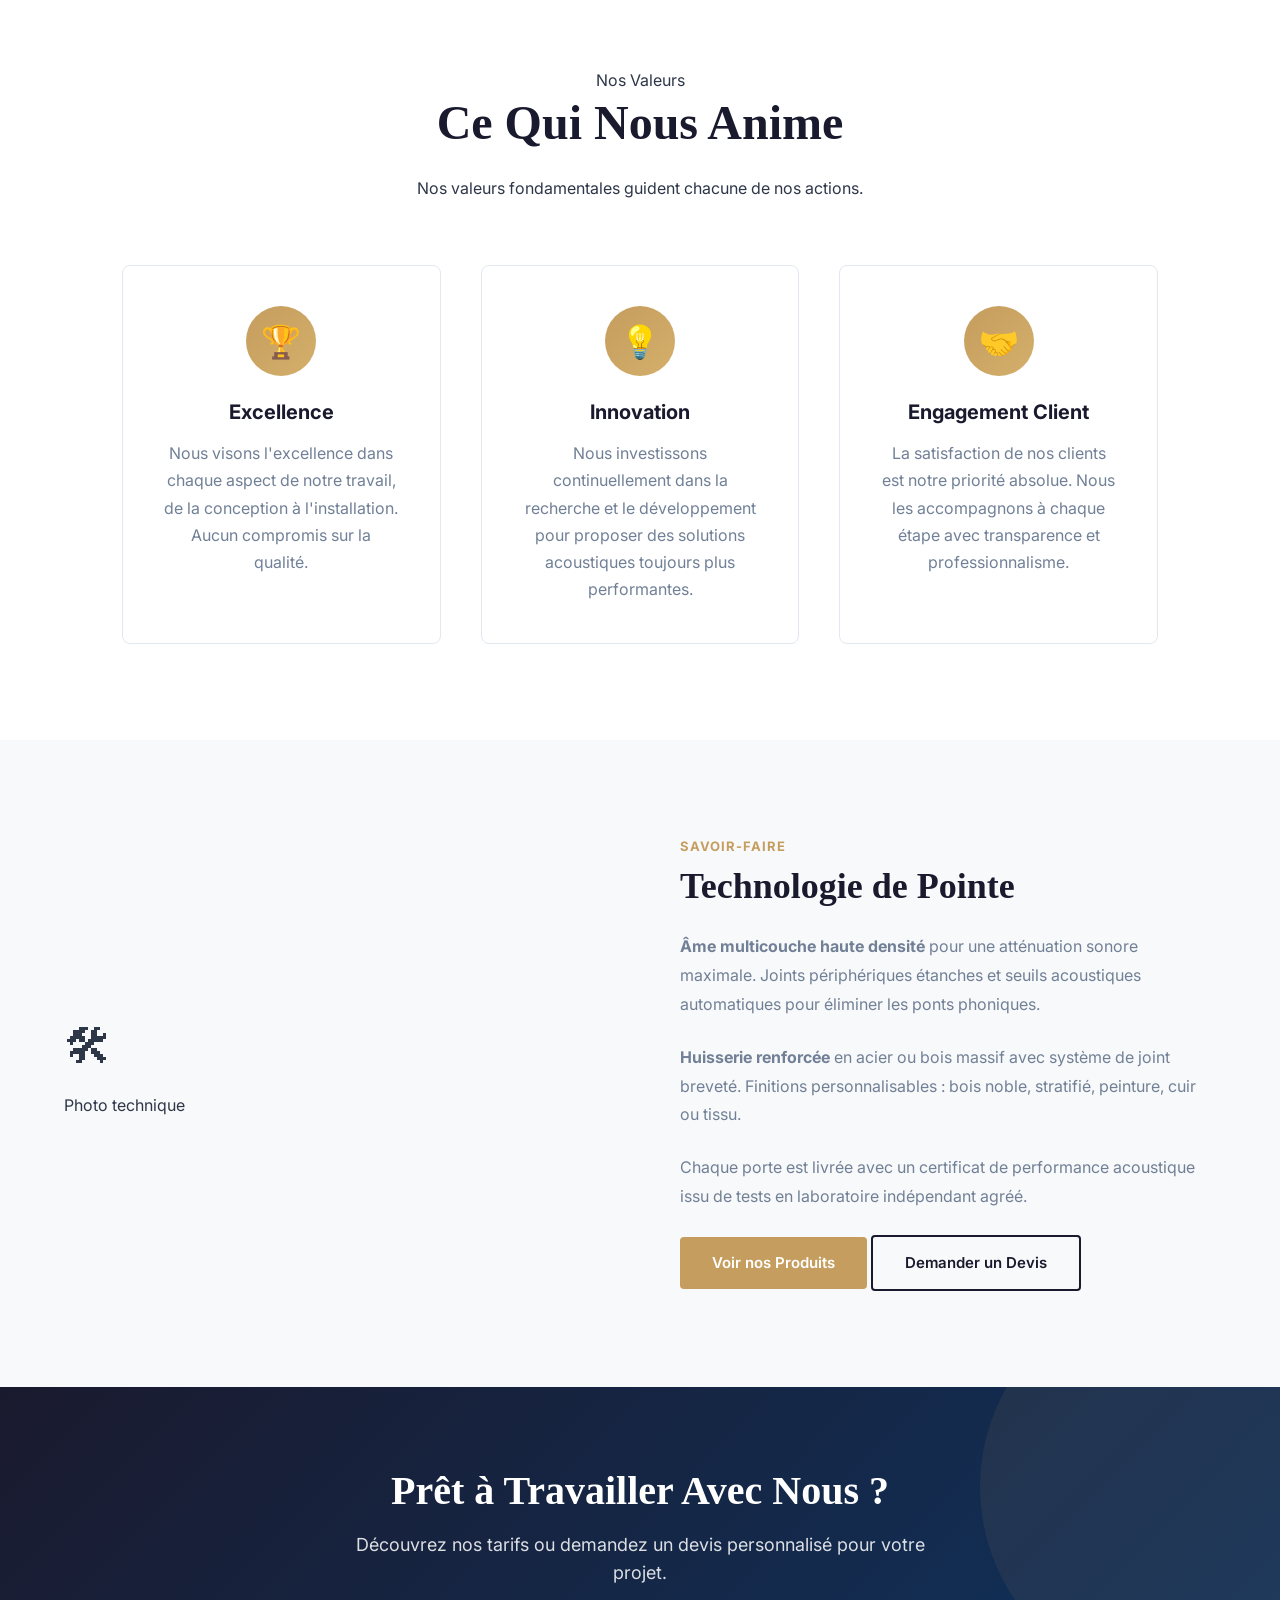
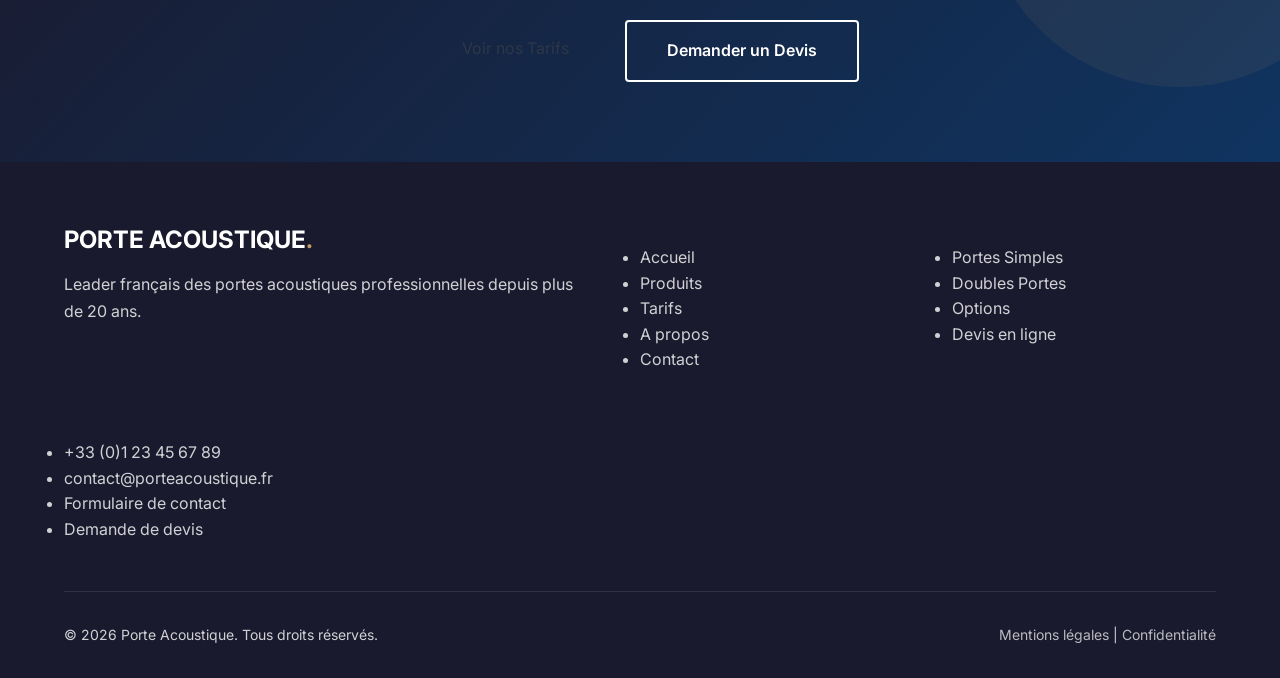
==== commit ea1daaba: "Add files via upload" ====
--- a/a-propos.html
+++ b/a-propos.html
@@ -3,182 +3,167 @@
 <head>
     <meta charset="UTF-8">
     <meta name="viewport" content="width=device-width, initial-scale=1.0">
-    <title>A Propos | Porte Acoustique - Expert en Portes Acoustiques depuis 20 ans</title>
-    <meta name="description" content="Decouvrez Porte Acoustique, expert francais en portes acoustiques depuis plus de 20 ans. 5000+ projets realises Fabrication francaise.">
-    <meta name="keywords" content="porte acoustique entreprise, fabricant porte acoustique, expert isolation phonique, portes acoustiques france, entreprise isolation sonore">
-    <meta name="robots" content="index, follow">
-    <link rel="canonical" href="https://www.porteacoustique.fr/a-propos.html">
-
-    <meta property="og:title" content="A Propos | Porte Acoustique - Expert Portes Acoustiques">
-    <meta property="og:description" content="Expert francais en portes acoustiques depuis 20 ans. 5000+ projets.">
-    <meta property="og:type" content="website">
-    <meta property="og:locale" content="fr_FR">
-
+    <title>A Propos | Porte Acoustique</title>
+    <meta name="description" content="Porte Acoustique, expert français en portes acoustiques depuis plus de 20 ans. 5000+ projets réalisés.">
     <link rel="preconnect" href="https://fonts.googleapis.com">
     <link rel="preconnect" href="https://fonts.gstatic.com" crossorigin>
-    <link href="https://fonts.googleapis.com/css2?family=Inter:wght@300;400;500;600;700;800&family=Playfair+Display:wght@600;700&display=swap" rel="stylesheet">
+    <link href="https://fonts.googleapis.com/css2?family=Inter:wght@400;500;600;700;800&display=swap" rel="stylesheet">
     <link rel="stylesheet" href="css/style.css">
 </head>
 <body>
-    <!-- Top Bar -->
-    <div class="top-bar">
-        <div class="top-bar-content">
-            <div class="top-bar-left">
-                <div class="top-bar-item"><span>&#9742;</span><span>+33 (0)1 23 45 67 89</span></div>
-                <div class="top-bar-item"><span>&#9993;</span><span>contact@porteacoustique.fr</span></div>
+
+<div class="top-bar">
+    <div class="top-bar-inner">
+        <div class="top-bar-left">
+            <span class="top-bar-item">&#9742; <a href="tel:+33123456789">+33 (0)1 23 45 67 89</a></span>
+            <span class="top-bar-item">&#9993; <a href="mailto:contact@porteacoustique.fr">contact@porteacoustique.fr</a></span>
+        </div>
+        <span class="top-bar-item">Lun&ndash;Ven : 9h00 &mdash; 18h00</span>
+    </div>
+</div>
+
+<nav class="navbar">
+    <div class="nav-inner">
+        <a href="index.html" class="logo">PORTE ACOUSTIQUE<span class="logo-dot">.</span></a>
+        <ul class="nav-links" id="navLinks">
+            <li><a href="index.html">Accueil</a></li>
+            <li><a href="produits.html">Produits</a></li>
+            <li><a href="tarifs.html">Tarifs</a></li>
+            <li><a href="a-propos.html" class="active">A propos</a></li>
+            <li><a href="contact.html">Contact</a></li>
+        </ul>
+        <a href="devis.html" class="btn btn-nav-devis">Demander un Devis</a>
+        <button class="mobile-toggle" id="mobileToggle" aria-label="Menu">
+            <span></span><span></span><span></span>
+        </button>
+    </div>
+</nav>
+
+<div class="page-hero">
+    <div class="breadcrumb"><a href="index.html">Accueil</a><span class="sep">/</span><span>A propos</span></div>
+    <h1>A Propos de Porte Acoustique</h1>
+    <p>Plus de 20 ans d'expertise au service de l'isolation acoustique professionnelle.</p>
+</div>
+
+<!-- Histoire -->
+<section class="section">
+    <div class="about-intro">
+        <div class="about-img">
+            <div>
+                <div style="font-size:3rem;margin-bottom:0.5rem;">&#127963;</div>
+                <p>Photo de l'entreprise</p>
             </div>
-            <div class="top-bar-item">Lun-Ven : 9h00 - 18h00</div>
+        </div>
+        <div class="about-text">
+            <div style="font-size:0.8125rem;font-weight:700;text-transform:uppercase;letter-spacing:1px;color:var(--accent);margin-bottom:0.5rem;">Notre Histoire</div>
+            <h2>L'Excellence Acoustique Depuis 2004</h2>
+            <p>Fondée il y a plus de 20 ans, Porte Acoustique est née de la conviction qu'une isolation phonique de qualité est essentielle au bien-être et à la productivité. Depuis nos débuts, nous avons équipé plus de 5 000 projets à travers la France.</p>
+            <p>Notre équipe d'ingénieurs et de techniciens qualifiés conçoit et fabrique des portes acoustiques répondant aux normes les plus strictes du marché. Chaque produit est testé en laboratoire acoustique indépendant.</p>
+            <p>De la conception à l'installation, nous accompagnons nos clients avec un service personnalisé et un engagement total envers la qualité.</p>
         </div>
     </div>
+</section>
 
-    <!-- Navigation -->
-    <nav class="navbar">
-        <div class="nav-container">
-            <a href="index.html" class="logo">PORTE ACOUSTIQUE<span class="logo-accent">.</span></a>
-            <ul class="nav-links" id="navLinks">
-                <li><a href="index.html">Accueil</a></li>
-                <li><a href="produits.html">Produits</a></li>
-                <li><a href="tarifs.html">Tarifs</a></li>
-                <li><a href="a-propos.html" class="active">A propos</a></li>
-                <li><a href="contact.html">Contact</a></li>
-            </ul>
-            <div class="nav-cta">
-                <a href="devis.html" class="btn-primary">Demander un Devis</a>
+<!-- Stats -->
+<div class="stats-row">
+    <div class="stat-item"><div class="stat-num">20+</div><div class="stat-lbl">Années d'expérience</div></div>
+    <div class="stat-item"><div class="stat-num">5 000+</div><div class="stat-lbl">Projets réalisés</div></div>
+    <div class="stat-item"><div class="stat-num">52 dB</div><div class="stat-lbl">Isolation maximale</div></div>
+    <div class="stat-item"><div class="stat-num">99%</div><div class="stat-lbl">Clients satisfaits</div></div>
+</div>
+
+<!-- Valeurs -->
+<section class="section">
+    <div class="container">
+        <div class="section-header">
+            <div class="section-label">Nos Valeurs</div>
+            <h2 class="section-title">Ce Qui Nous Anime</h2>
+            <p class="section-desc">Nos valeurs fondamentales guident chacune de nos actions.</p>
+        </div>
+        <div class="values-grid">
+            <div class="value-card">
+                <div class="value-icon">&#127942;</div>
+                <h3>Excellence</h3>
+                <p>Nous visons l'excellence dans chaque aspect de notre travail, de la conception à l'installation. Aucun compromis sur la qualité.</p>
             </div>
-            <button class="mobile-menu-toggle" id="mobileToggle" aria-label="Menu"><span></span><span></span><span></span></button>
-        </div>
-    </nav>
-    <div class="nav-overlay" id="navOverlay"></div>
-
-    <!-- Page Hero -->
-    <div class="page-hero">
-        <div class="breadcrumb">
-            <a href="index.html">Accueil</a>
-            <span>/</span>
-            <span class="current">A propos</span>
-        </div>
-        <h1 class="display-title">A Propos de Porte Acoustique</h1>
-        <p>Plus de 20 ans d'expertise au service de l'isolation acoustique professionnelle.</p>
-    </div>
-
-    <!-- About Intro -->
-    <section>
-        <div class="about-intro">
-            <div class="about-image fade-in">
-                <!-- Placeholder for company image -->
-                <div style="color:rgba(255,255,255,0.15);font-size:4rem;">&#127963;</div>
+            <div class="value-card">
+                <div class="value-icon">&#128161;</div>
+                <h3>Innovation</h3>
+                <p>Nous investissons continuellement dans la recherche et le développement pour proposer des solutions acoustiques toujours plus performantes.</p>
             </div>
-            <div class="about-text fade-in">
-                <div class="section-subtitle">Notre Histoire</div>
-                <h2>L'Excellence Acoustique Depuis 2004</h2>
-                <p>Fondee il y a plus de 20 ans, Porte Acoustique est nee de la conviction qu'une isolation phonique de qualite est essentielle au bien-etre et a la productivite. Depuis nos debuts, nous avons equipe plus de 5 000 projets a travers la France.</p>
-                <p>Notre equipe d'ingenieurs et de techniciens qualifies concoit et fabrique des portes acoustiques repondant aux normes les plus strictes du marche. Chaque produit est teste en laboratoires pour garantir ses performances.</p>
-                <p>De la conception a l'installation, nous accompagnons nos clients avec un service personnalise et un engagement total envers la qualite.</p>
+            <div class="value-card">
+                <div class="value-icon">&#129309;</div>
+                <h3>Engagement Client</h3>
+                <p>La satisfaction de nos clients est notre priorité absolue. Nous les accompagnons à chaque étape avec transparence et professionnalisme.</p>
             </div>
         </div>
-    </section>
+    </div>
+</section>
 
-    <!-- Stats -->
-    <section class="bg-light">
-        <div class="stats-container" style="max-width:1400px;margin:0 auto;">
-            <div class="stat-item fade-in">
-                <div class="stat-number">20+</div>
-                <div class="stat-label">Annees d'experience</div>
-            </div>
-            <div class="stat-item fade-in">
-                <div class="stat-number">5000+</div>
-                <div class="stat-label">Projets realises</div>
-            </div>
-            <div class="stat-item fade-in">
-                <div class="stat-number">52dB</div>
-                <div class="stat-label">Isolation maximale</div>
-            </div>
-            <div class="stat-item fade-in">
-                <div class="stat-number">99%</div>
-                <div class="stat-label">Clients satisfaits</div>
+<!-- Technique -->
+<section class="section bg-light">
+    <div class="about-intro">
+        <div class="about-img">
+            <div>
+                <div style="font-size:3rem;margin-bottom:0.5rem;">&#128736;</div>
+                <p>Photo technique</p>
             </div>
         </div>
-    </section>
-
-    <!-- Values -->
-    <section>
-        <div class="section-header fade-in">
-            <div class="section-subtitle">Nos Valeurs</div>
-            <h2 class="section-title display-title">Ce Qui Nous Anime</h2>
-            <p class="section-description">Nos valeurs fondamentales guident chacune de nos actions et chaque projet que nous realisons.</p>
-        </div>
-
-        <div class="values-grid">
-            <div class="value-card fade-in">
-                <div class="value-icon">&#127942;</div>
-                <h3>Excellence</h3>
-                <p>Nous visons l'excellence dans chaque aspect de notre travail, de la conception a l'installation finale. Aucun compromis sur la qualite.</p>
-            </div>
-            <div class="value-card fade-in">
-                <div class="value-icon">&#128161;</div>
-                <h3>Innovation</h3>
-                <p>Nous investissons continuellement dans la recherche et le developpement pour proposer des solutions acoustiques toujours plus performantes.</p>
-            </div>
-            <div class="value-card fade-in">
-                <div class="value-icon">&#129309;</div>
-                <h3>Engagement Client</h3>
-                <p>La satisfaction de nos clients est notre priorite absolue. Nous les accompagnons a chaque etape avec transparence et professionnalisme.</p>
+        <div class="about-text">
+            <div style="font-size:0.8125rem;font-weight:700;text-transform:uppercase;letter-spacing:1px;color:var(--accent);margin-bottom:0.5rem;">Savoir-faire</div>
+            <h2>Technologie de Pointe</h2>
+            <p><strong>Âme multicouche haute densité</strong> pour une atténuation sonore maximale. Joints périphériques étanches et seuils acoustiques automatiques pour éliminer les ponts phoniques.</p>
+            <p><strong>Huisserie renforcée</strong> en acier ou bois massif avec système de joint breveté. Finitions personnalisables : bois noble, stratifié, peinture, cuir ou tissu.</p>
+            <p>Chaque porte est livrée avec un certificat de performance acoustique issu de tests en laboratoire indépendant agréé.</p>
+            <div style="margin-top:1.5rem;" class="btn-group">
+                <a href="produits.html" class="btn btn-primary">Voir nos Produits</a>
+                <a href="devis.html" class="btn btn-secondary">Demander un Devis</a>
             </div>
         </div>
-    </section>
+    </div>
+</section>
 
-    <!-- CTA -->
-    <section class="cta-banner">
-        <h2 class="display-title">Pret a Travailler Avec Nous ?</h2>
-        <p>Decouvrez nos tarifs ou demandez un devis personnalise pour votre projet.</p>
-        <div class="btn-group">
-            <a href="tarifs.html" class="btn-primary btn-lg">Voir nos Tarifs</a>
-            <a href="devis.html" class="btn-white btn-lg">Demander un Devis</a>
+<section class="cta-banner">
+    <h2>Prêt à Travailler Avec Nous ?</h2>
+    <p>Découvrez nos tarifs ou demandez un devis personnalisé pour votre projet.</p>
+    <div class="btn-group">
+        <a href="tarifs.html" class="btn btn-accent btn-lg">Voir nos Tarifs</a>
+        <a href="devis.html" class="btn btn-white btn-lg">Demander un Devis</a>
+    </div>
+</section>
+
+<footer>
+    <div class="footer-grid">
+        <div class="footer-brand">
+            <h3>PORTE ACOUSTIQUE<span style="color:var(--accent)">.</span></h3>
+            <p>Leader français des portes acoustiques professionnelles depuis plus de 20 ans.</p>
         </div>
-    </section>
+        <div><h4>Navigation</h4><ul>
+            <li><a href="index.html">Accueil</a></li>
+            <li><a href="produits.html">Produits</a></li>
+            <li><a href="tarifs.html">Tarifs</a></li>
+            <li><a href="a-propos.html">A propos</a></li>
+            <li><a href="contact.html">Contact</a></li>
+        </ul></div>
+        <div><h4>Produits</h4><ul>
+            <li><a href="tarifs.html#portes-simples">Portes Simples</a></li>
+            <li><a href="tarifs.html#doubles-portes">Doubles Portes</a></li>
+            <li><a href="tarifs.html#options">Options</a></li>
+            <li><a href="devis.html">Devis en ligne</a></li>
+        </ul></div>
+        <div><h4>Contact</h4><ul>
+            <li><a href="tel:+33123456789">+33 (0)1 23 45 67 89</a></li>
+            <li><a href="mailto:contact@porteacoustique.fr">contact@porteacoustique.fr</a></li>
+            <li><a href="contact.html">Formulaire de contact</a></li>
+            <li><a href="devis.html">Demande de devis</a></li>
+        </ul></div>
+    </div>
+    <div class="footer-bottom">
+        <p>&copy; 2026 Porte Acoustique. Tous droits réservés.</p>
+        <p><a href="#">Mentions légales</a> | <a href="#">Confidentialité</a></p>
+    </div>
+</footer>
 
-    <!-- Footer -->
-    <footer>
-        <div class="footer-content">
-            <div class="footer-brand">
-                <h3>PORTE ACOUSTIQUE<span style="color:var(--accent)">.</span></h3>
-                <p>Leader francais des portes acoustiques professionnelles. Excellence technique, innovation et service client d'exception depuis plus de 20 ans.</p>
-            </div>
-            <div class="footer-links">
-                <h4>Navigation</h4>
-                <ul>
-                    <li><a href="index.html">Accueil</a></li>
-                    <li><a href="produits.html">Produits</a></li>
-                    <li><a href="tarifs.html">Tarifs</a></li>
-                    <li><a href="a-propos.html">A propos</a></li>
-                    <li><a href="contact.html">Contact</a></li>
-                </ul>
-            </div>
-            <div class="footer-links">
-                <h4>Produits</h4>
-                <ul>
-                    <li><a href="tarifs.html#portes-simples">Portes Simples</a></li>
-                    <li><a href="tarifs.html#doubles-portes">Doubles Portes</a></li>
-                    <li><a href="tarifs.html#options">Options</a></li>
-                    <li><a href="devis.html">Devis en ligne</a></li>
-                </ul>
-            </div>
-            <div class="footer-links">
-                <h4>Contact</h4>
-                <ul>
-                    <li><a href="tel:+33123456789">+33 (0)1 23 45 67 89</a></li>
-                    <li><a href="mailto:contact@porteacoustique.fr">contact@porteacoustique.fr</a></li>
-                    <li><a href="contact.html">Formulaire de contact</a></li>
-                    <li><a href="devis.html">Demande de devis</a></li>
-                </ul>
-            </div>
-        </div>
-        <div class="footer-bottom">
-            <p>&copy; 2026 Porte Acoustique. Tous droits reserves.</p>
-            <p><a href="#">Mentions legales</a> | <a href="#">Politique de confidentialite</a></p>
-        </div>
-    </footer>
-
-    <script src="js/main.js"></script>
+<script src="js/main.js"></script>
 </body>
 </html>
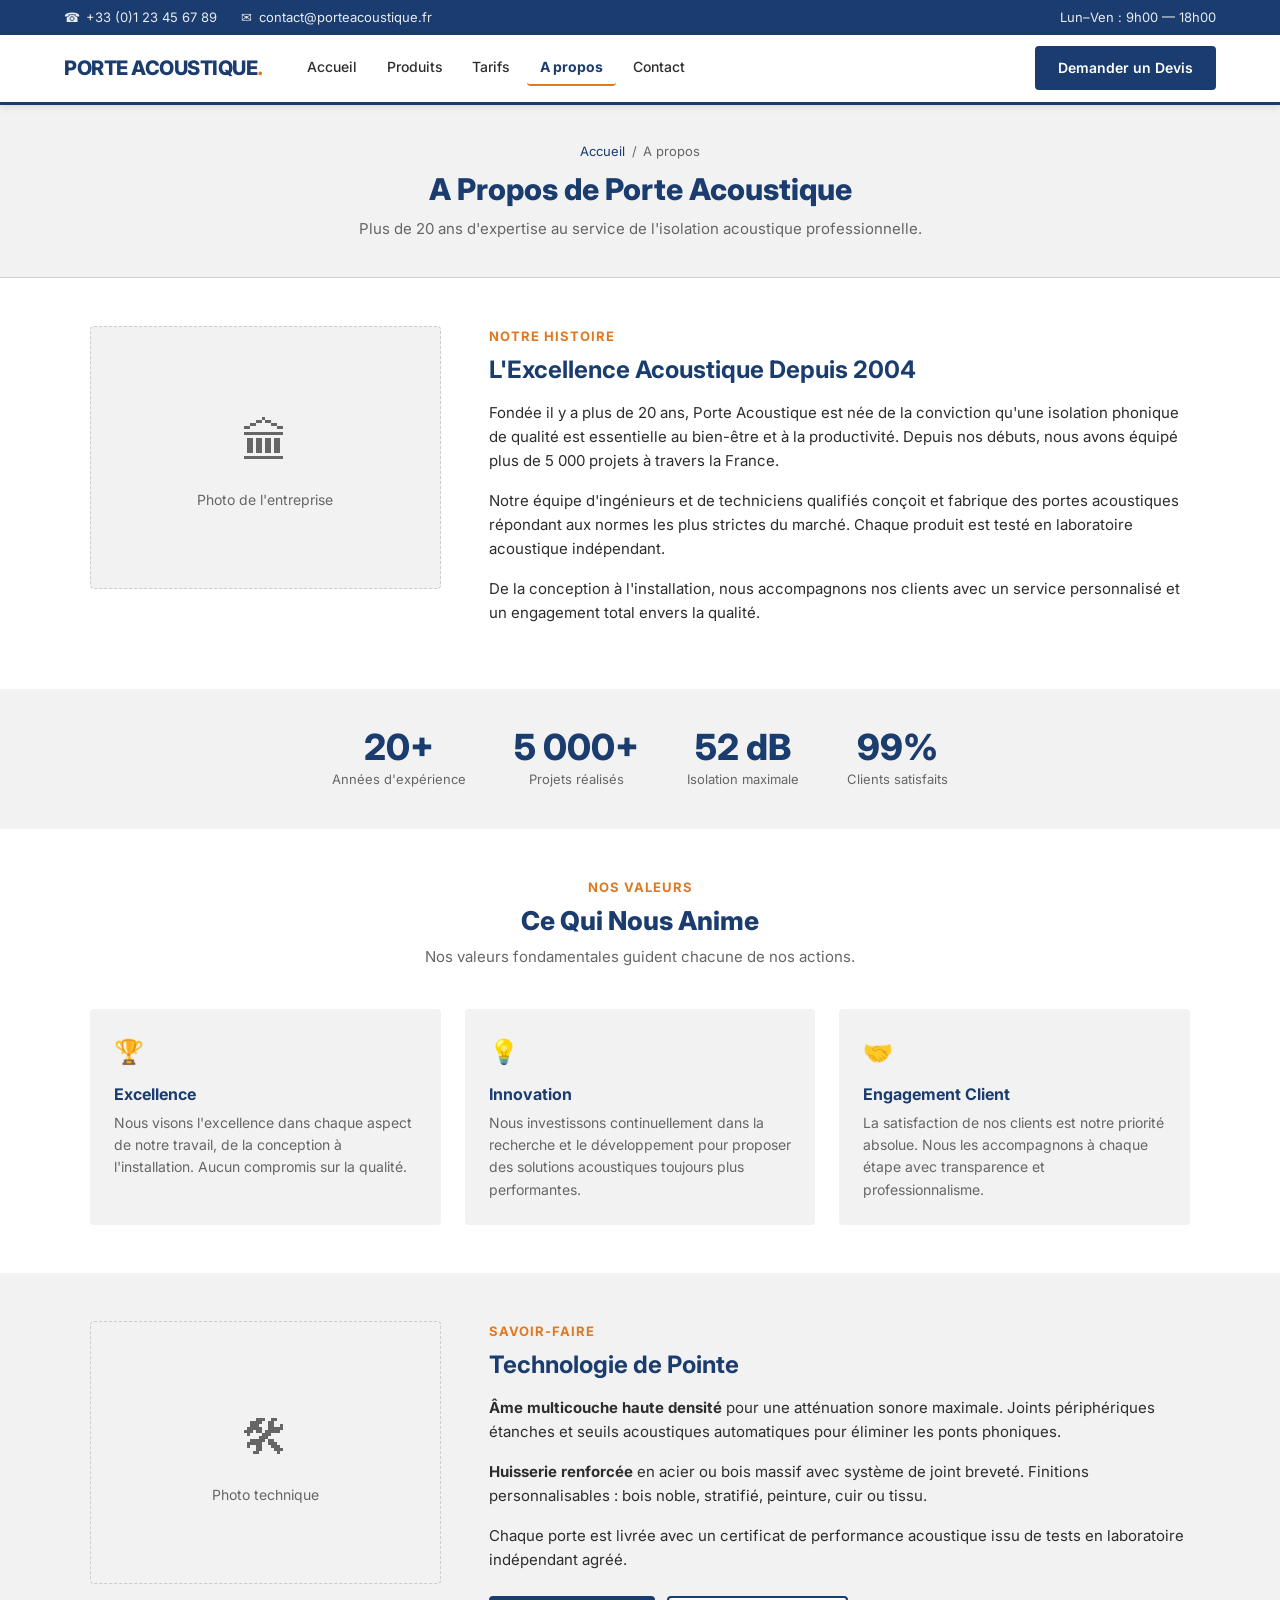
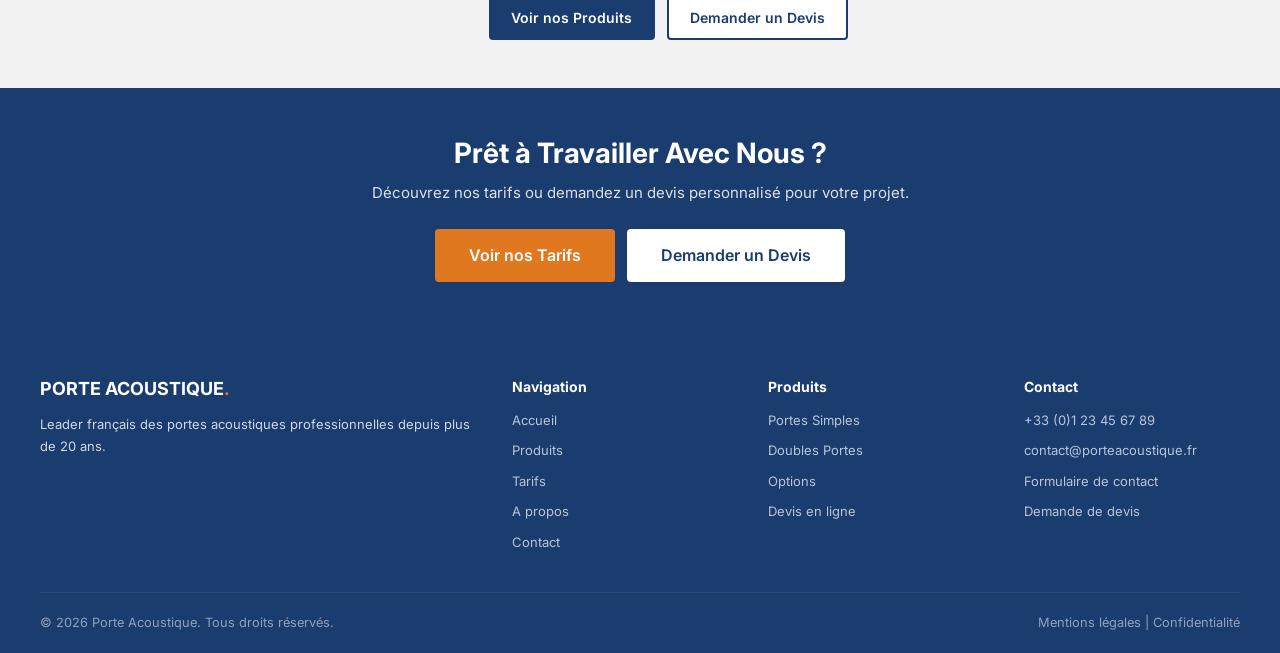
==== commit 30271119: "Add files via upload" ====
--- a/a-propos.html
+++ b/a-propos.html
@@ -31,6 +31,7 @@
             <li><a href="tarifs.html">Tarifs</a></li>
             <li><a href="a-propos.html" class="active">A propos</a></li>
             <li><a href="contact.html">Contact</a></li>
+            <li class="nav-mobile-devis"><a href="devis.html">Devis gratuit &rarr;</a></li>
         </ul>
         <a href="devis.html" class="btn btn-nav-devis">Demander un Devis</a>
         <button class="mobile-toggle" id="mobileToggle" aria-label="Menu">
@@ -144,6 +145,7 @@
             <li><a href="tarifs.html">Tarifs</a></li>
             <li><a href="a-propos.html">A propos</a></li>
             <li><a href="contact.html">Contact</a></li>
+            <li class="nav-mobile-devis"><a href="devis.html">Devis gratuit &rarr;</a></li>
         </ul></div>
         <div><h4>Produits</h4><ul>
             <li><a href="tarifs.html#portes-simples">Portes Simples</a></li>
--- a/css/style.css
+++ b/css/style.css
@@ -1,1000 +1,683 @@
-/* ========================================
-   PORTE ACOUSTIQUE - Portes Acoustiques Professionnelles
-   Shared Stylesheet
-   ======================================== */
-
-/* Reset & Variables */
-*, *::before, *::after {
-    margin: 0;
-    padding: 0;
-    box-sizing: border-box;
-}
+/* ============================================================
+   PORTE ACOUSTIQUE — Feuille de style principale
+   Design propre et professionnel
+   ============================================================ */
+
+*, *::before, *::after { box-sizing: border-box; margin: 0; padding: 0; }
 
 :root {
-    --primary: #1a1a2e;
-    --secondary: #0f3460;
-    --accent: #c59d5f;
-    --accent-hover: #b38a4a;
-    --light-bg: #f8f9fa;
-    --white: #ffffff;
-    --text: #2d3748;
-    --text-light: #718096;
-    --border: #e2e8f0;
-    --success: #48bb78;
-    --shadow-sm: 0 2px 10px rgba(0,0,0,0.05);
-    --shadow-md: 0 8px 30px rgba(0,0,0,0.08);
-    --shadow-lg: 0 12px 40px rgba(0,0,0,0.1);
-    --radius: 8px;
-    --transition: all 0.3s ease;
-}
-
-html {
-    scroll-behavior: smooth;
+    --primary:      #1a3c6e;   /* Bleu fonce nav/header/footer */
+    --accent:       #e07820;   /* Orange accent */
+    --price-color:  #1558a8;   /* Bleu prix (comme exemple) */
+    --light-bg:     #f2f2f2;   /* Fond gris clair */
+    --white:        #ffffff;
+    --text:         #2d2d2d;
+    --text-light:   #666666;
+    --border:       #cccccc;
+    --table-hdr:    #2d2d2d;   /* En-tete tableau sombre (comme exemple) */
+    --radius:       4px;
+    --shadow:       0 2px 8px rgba(0,0,0,0.1);
 }
 
 body {
-    font-family: 'Inter', sans-serif;
+    font-family: 'Inter', Arial, sans-serif;
     color: var(--text);
     background: var(--white);
-    overflow-x: hidden;
     line-height: 1.6;
-}
-
-h1, h2, h3, h4, h5, h6 {
-    font-weight: 700;
-    line-height: 1.2;
+    font-size: 15px;
+}
+
+a { text-decoration: none; color: inherit; }
+img { max-width: 100%; height: auto; display: block; }
+h1, h2, h3, h4 { line-height: 1.25; color: var(--primary); }
+
+/* ---- Barre du haut ---- */
+.top-bar {
+    background: var(--primary);
+    color: rgba(255,255,255,0.9);
+    font-size: 0.8125rem;
+    padding: 0.45rem 0;
+}
+.top-bar-inner {
+    max-width: 1200px;
+    margin: 0 auto;
+    padding: 0 1.5rem;
+    display: flex;
+    justify-content: space-between;
+    align-items: center;
+    gap: 1rem;
+    flex-wrap: wrap;
+}
+.top-bar-left { display: flex; gap: 1.5rem; }
+.top-bar-item { display: flex; align-items: center; gap: 0.4rem; }
+.top-bar-item a { color: inherit; }
+
+/* ---- Navigation ---- */
+.navbar {
+    background: var(--white);
+    border-bottom: 3px solid var(--primary);
+    position: sticky;
+    top: 0;
+    z-index: 200;
+    box-shadow: var(--shadow);
+}
+.nav-inner {
+    max-width: 1200px;
+    margin: 0 auto;
+    padding: 0.7rem 1.5rem;
+    display: flex;
+    align-items: center;
+    gap: 2rem;
+}
+.logo {
+    font-size: 1.25rem;
+    font-weight: 800;
     color: var(--primary);
-}
-
-a {
-    text-decoration: none;
-    color: inherit;
-}
-
-img {
-    max-width: 100%;
-    height: auto;
+    white-space: nowrap;
+    letter-spacing: -0.5px;
+}
+.logo-dot { color: var(--accent); }
+.nav-links {
+    list-style: none;
+    display: flex;
+    gap: 0.25rem;
+    flex: 1;
+}
+.nav-links a {
     display: block;
-}
-
-.container {
-    max-width: 1400px;
-    margin: 0 auto;
-    padding: 0 5%;
-}
-
-.display-title {
-    font-family: 'Playfair Display', serif;
-}
-
-/* ========================================
-   BUTTONS
-   ======================================== */
-.btn-primary {
-    background: var(--accent);
-    color: var(--white);
-    padding: 0.875rem 2rem;
+    padding: 0.35rem 0.8rem;
+    font-size: 0.875rem;
+    font-weight: 500;
+    color: var(--text);
+    border-radius: var(--radius);
+    transition: background 0.15s, color 0.15s;
+}
+.nav-links a:hover { background: var(--light-bg); color: var(--primary); }
+.nav-links a.active { color: var(--primary); font-weight: 700; border-bottom: 2px solid var(--accent); }
+/* Lien devis dans la liste — masqué sur desktop, visible sur mobile */
+.nav-mobile-devis { display: none; }
+
+.btn-nav-devis {
+    background: var(--primary);
+    color: var(--white) !important;
+    padding: 0.45rem 1.1rem;
+    border-radius: var(--radius);
+    font-size: 0.8125rem;
+    font-weight: 600;
+    white-space: nowrap;
+    margin-left: auto;
+}
+.btn-nav-devis:hover { background: var(--accent) !important; }
+
+.mobile-toggle {
+    display: none;
+    background: none;
     border: none;
     cursor: pointer;
-    font-family: 'Inter', sans-serif;
-    font-weight: 600;
-    font-size: 0.9375rem;
-    text-decoration: none;
-    display: inline-block;
-    transition: var(--transition);
-    border-radius: 4px;
+    padding: 0.4rem;
+    margin-left: auto;
+}
+.mobile-toggle span {
+    display: block;
+    width: 22px;
+    height: 2px;
+    background: var(--text);
+    margin: 5px 0;
+    transition: 0.2s;
+}
+
+/* ---- Hero page ---- */
+.page-hero {
+    background: var(--light-bg);
+    padding: 2.25rem 1.5rem;
+    border-bottom: 1px solid var(--border);
     text-align: center;
 }
-
-.btn-primary:hover {
-    background: var(--accent-hover);
-    transform: translateY(-2px);
-    box-shadow: 0 4px 12px rgba(197,157,95,0.3);
-}
-
-.btn-secondary {
-    background: transparent;
-    color: var(--primary);
-    padding: 0.875rem 2rem;
-    border: 2px solid var(--primary);
-    cursor: pointer;
-    font-family: 'Inter', sans-serif;
-    font-weight: 600;
-    font-size: 0.9375rem;
-    text-decoration: none;
-    display: inline-block;
-    transition: var(--transition);
-    border-radius: 4px;
-    text-align: center;
-}
-
-.btn-secondary:hover {
+.breadcrumb {
+    font-size: 0.8125rem;
+    color: var(--text-light);
+    margin-bottom: 0.625rem;
+}
+.breadcrumb a { color: var(--primary); }
+.breadcrumb a:hover { text-decoration: underline; }
+.breadcrumb span.sep { margin: 0 0.4rem; }
+.page-hero h1 { font-size: 1.875rem; font-weight: 800; margin-bottom: 0.5rem; }
+.page-hero p { color: var(--text-light); max-width: 600px; margin: 0 auto; }
+
+/* ---- Hero accueil ---- */
+.home-hero {
     background: var(--primary);
     color: var(--white);
-}
-
-.btn-white {
+    padding: 4.5rem 1.5rem;
+}
+.home-hero-inner {
+    max-width: 1200px;
+    margin: 0 auto;
+}
+.home-hero h1 { color: var(--white); font-size: 2.5rem; margin-bottom: 1rem; }
+.home-hero p { font-size: 1.0625rem; opacity: 0.85; margin-bottom: 2rem; max-width: 560px; }
+.hero-pills { display: flex; flex-wrap: wrap; gap: 0.5rem; margin-bottom: 2rem; }
+.hero-pill {
+    background: rgba(255,255,255,0.15);
+    border: 1px solid rgba(255,255,255,0.3);
+    color: var(--white);
+    font-size: 0.8125rem;
+    padding: 0.25rem 0.75rem;
+    border-radius: 20px;
+}
+
+/* ---- Conteneur general ---- */
+.container {
+    max-width: 1200px;
+    margin: 0 auto;
+    padding: 0 1.5rem;
+}
+.section { padding: 3rem 1.5rem; }
+.section.bg-light { background: var(--light-bg); }
+.section-header { text-align: center; margin-bottom: 2.5rem; }
+.section-label {
+    font-size: 0.8125rem;
+    font-weight: 700;
+    text-transform: uppercase;
+    letter-spacing: 1px;
+    color: var(--accent);
+    margin-bottom: 0.4rem;
+}
+.section-title { font-size: 1.625rem; font-weight: 800; }
+.section-desc { color: var(--text-light); margin-top: 0.5rem; max-width: 600px; margin-left: auto; margin-right: auto; }
+
+/* ---- Boutons ---- */
+.btn {
+    display: inline-block;
+    padding: 0.55rem 1.3rem;
+    border-radius: var(--radius);
+    font-size: 0.875rem;
+    font-weight: 600;
+    cursor: pointer;
+    border: 2px solid transparent;
+    transition: background 0.15s, color 0.15s, border-color 0.15s;
+    text-align: center;
+}
+.btn-primary { background: var(--primary); color: var(--white); }
+.btn-primary:hover { background: #122a50; }
+.btn-secondary { background: var(--white); color: var(--primary); border-color: var(--primary); }
+.btn-secondary:hover { background: var(--light-bg); }
+.btn-accent { background: var(--accent); color: var(--white); }
+.btn-accent:hover { background: #c06818; }
+.btn-white { background: var(--white); color: var(--primary); }
+.btn-white:hover { background: var(--light-bg); }
+.btn-outline { background: transparent; color: var(--primary); border-color: var(--primary); }
+.btn-lg { padding: 0.75rem 2rem; font-size: 1rem; }
+.btn-sm { padding: 0.3rem 0.9rem; font-size: 0.8125rem; }
+.btn-group { display: flex; gap: 0.75rem; flex-wrap: wrap; }
+.btn-full { width: 100%; }
+
+/* ---- Tableau de tarifs (comme exemple) ---- */
+.pricing-wrap {
+    max-width: 1100px;
+    margin: 0 auto;
+    padding: 2.5rem 1.5rem;
+}
+.pricing-wrap + .pricing-wrap { border-top: 1px solid var(--border); }
+.pricing-title {
+    font-size: 1.25rem;
+    font-weight: 800;
+    color: var(--primary);
+    margin-bottom: 0.25rem;
+}
+.pricing-note {
+    font-size: 0.8125rem;
+    color: var(--text-light);
+    margin-bottom: 1.25rem;
+}
+
+.price-table {
+    width: 100%;
+    border-collapse: collapse;
+    font-size: 0.9375rem;
+}
+.price-table thead tr {
+    background: var(--table-hdr);
+}
+.price-table thead th {
+    padding: 1rem 1rem;
+    text-align: center;
+    color: rgba(255,255,255,0.85);
+    font-size: 0.9rem;
+    font-weight: 500;
+    border: 1px solid rgba(255,255,255,0.06);
+}
+.price-table thead th:first-child {
     background: transparent;
-    color: var(--white);
-    padding: 0.875rem 2rem;
-    border: 2px solid var(--white);
+    width: 170px;
+}
+.price-table tbody tr:nth-child(odd) { background: #f0f0f0; }
+.price-table tbody tr:nth-child(even) { background: var(--white); }
+.price-table tbody td {
+    padding: 0.75rem 1rem;
+    border: 1px solid #e0e0e0;
+    vertical-align: middle;
+}
+/* Colonne produit */
+.price-table .col-product {
+    font-size: 0.875rem;
+    font-weight: 500;
+    color: var(--price-color);
+}
+.price-table .col-product a { color: var(--price-color); }
+.price-table .col-product a:hover { text-decoration: underline; }
+/* Cellule porte */
+.price-table .col-price {
+    text-align: center;
+    padding: 0.75rem 0.5rem;
+}
+.price-table .col-price .door-svg { margin: 0 auto 0.4rem; display: block; }
+.price-table .col-price .price-val {
+    font-size: 0.875rem;
+    color: var(--price-color);
+    font-weight: 500;
+}
+/* Pied de tableau — boutons Devis */
+.price-table tfoot td {
+    text-align: center;
+    padding: 0.75rem 0.5rem;
+    background: #ebebeb;
+    border: 1px solid #e0e0e0;
+}
+.price-table tfoot td:first-child { text-align: left; background: transparent; border: none; }
+
+.btn-devis-tbl {
+    display: inline-block;
+    padding: 0.3rem 1rem;
+    background: var(--white);
+    border: 1px solid #aaaaaa;
+    color: var(--text);
+    font-size: 0.8125rem;
+    border-radius: 2px;
     cursor: pointer;
-    font-family: 'Inter', sans-serif;
-    font-weight: 600;
-    font-size: 0.9375rem;
     text-decoration: none;
-    display: inline-block;
-    transition: var(--transition);
-    border-radius: 4px;
-    text-align: center;
-}
-
-.btn-white:hover {
-    background: var(--white);
-    color: var(--primary);
-}
-
-.btn-lg {
-    padding: 1rem 2.5rem;
-    font-size: 1rem;
-}
-
-.btn-outline {
-    background: transparent;
-    color: var(--primary);
-    padding: 0.875rem 2rem;
-    border: 2px solid var(--border);
-    cursor: pointer;
-    font-family: 'Inter', sans-serif;
-    font-weight: 600;
-    font-size: 0.9375rem;
-    text-decoration: none;
-    display: inline-block;
-    transition: var(--transition);
-    border-radius: 4px;
-    text-align: center;
-}
-
-.btn-outline:hover {
-    border-color: var(--primary);
-    background: var(--primary);
-    color: var(--white);
-}
-
-/* ========================================
-   TOP BAR
-   ======================================== */
-.top-bar {
-    background: var(--primary);
-    color: var(--white);
-    padding: 0.75rem 5%;
-    font-size: 0.875rem;
-    border-bottom: 1px solid rgba(255,255,255,0.1);
-}
-
-.top-bar-content {
-    max-width: 1400px;
-    margin: 0 auto;
+}
+.btn-devis-tbl:hover { background: var(--primary); color: var(--white); border-color: var(--primary); }
+
+/* ---- Options ---- */
+.options-block { max-width: 700px; margin: 0 auto; }
+.options-block h3 { font-size: 1rem; font-weight: 700; margin-bottom: 1rem; }
+.options-block ul { list-style: none; }
+.options-block ul li {
     display: flex;
     justify-content: space-between;
     align-items: center;
-}
-
-.top-bar-left {
-    display: flex;
-    gap: 2rem;
-}
-
-.top-bar-item {
-    display: flex;
-    align-items: center;
-    gap: 0.5rem;
-    color: rgba(255,255,255,0.9);
-}
-
-/* ========================================
-   NAVIGATION
-   ======================================== */
-.navbar {
-    position: sticky;
-    top: 0;
-    background: var(--white);
-    padding: 1rem 5%;
-    z-index: 1000;
-    box-shadow: var(--shadow-sm);
-    transition: var(--transition);
-}
-
-.navbar.scrolled {
-    padding: 0.75rem 5%;
-    box-shadow: var(--shadow-md);
-}
-
-.nav-container {
-    max-width: 1400px;
-    margin: 0 auto;
-    display: flex;
-    justify-content: space-between;
-    align-items: center;
-}
-
-.logo {
-    font-size: 1.75rem;
-    font-weight: 800;
-    color: var(--primary);
-    text-decoration: none;
-    letter-spacing: -0.5px;
-    display: flex;
-    align-items: center;
-}
-
-.logo-accent {
-    color: var(--accent);
-}
-
-.nav-links {
-    display: flex;
-    gap: 2rem;
-    list-style: none;
-    align-items: center;
-}
-
-.nav-links a {
-    color: var(--text);
-    text-decoration: none;
-    font-weight: 500;
-    font-size: 0.9375rem;
-    transition: color 0.3s ease;
-    position: relative;
-    padding: 0.5rem 0;
-}
-
-.nav-links a::after {
-    content: '';
-    position: absolute;
-    bottom: 0;
-    left: 0;
-    width: 0;
-    height: 2px;
-    background: var(--accent);
-    transition: width 0.3s ease;
-}
-
-.nav-links a:hover::after,
-.nav-links a.active::after {
-    width: 100%;
-}
-
-.nav-links a:hover,
-.nav-links a.active {
-    color: var(--accent);
-}
-
-.nav-cta {
-    display: flex;
-    align-items: center;
-    gap: 1rem;
-}
-
-.mobile-menu-toggle {
-    display: none;
-    flex-direction: column;
-    gap: 5px;
-    cursor: pointer;
-    background: none;
-    border: none;
-    padding: 5px;
-}
-
-.mobile-menu-toggle span {
-    width: 25px;
-    height: 3px;
-    background: var(--primary);
-    border-radius: 2px;
-    transition: var(--transition);
-}
-
-/* ========================================
-   PAGE HERO (for inner pages)
-   ======================================== */
-.page-hero {
-    background: linear-gradient(135deg, var(--primary) 0%, var(--secondary) 100%);
-    padding: 6rem 5% 4rem;
-    text-align: center;
-    position: relative;
-    overflow: hidden;
-}
-
-.page-hero::before {
-    content: '';
-    position: absolute;
-    top: -50%;
-    right: -20%;
-    width: 600px;
-    height: 600px;
-    background: rgba(197,157,95,0.05);
-    border-radius: 50%;
-}
-
-.page-hero .breadcrumb {
-    display: flex;
-    justify-content: center;
-    gap: 0.5rem;
-    margin-bottom: 1.5rem;
-    font-size: 0.875rem;
-}
-
-.page-hero .breadcrumb a {
-    color: rgba(255,255,255,0.7);
-    transition: color 0.3s;
-}
-
-.page-hero .breadcrumb a:hover {
-    color: var(--accent);
-}
-
-.page-hero .breadcrumb span {
-    color: rgba(255,255,255,0.5);
-}
-
-.page-hero .breadcrumb .current {
-    color: var(--accent);
-}
-
-.page-hero h1 {
-    font-family: 'Playfair Display', serif;
-    font-size: clamp(2rem, 5vw, 3.5rem);
-    color: var(--white);
-    margin-bottom: 1rem;
-    position: relative;
-}
-
-.page-hero p {
-    font-size: 1.125rem;
-    color: rgba(255,255,255,0.85);
-    max-width: 600px;
-    margin: 0 auto;
-    line-height: 1.7;
-    position: relative;
-}
-
-/* ========================================
-   SECTION STYLES
-   ======================================== */
-section {
-    padding: 6rem 5%;
-}
-
-.section-header {
-    max-width: 800px;
-    margin: 0 auto 4rem;
-    text-align: center;
-}
-
-.section-subtitle {
-    color: var(--accent);
-    font-weight: 600;
-    font-size: 0.875rem;
-    text-transform: uppercase;
-    letter-spacing: 2px;
-    margin-bottom: 1rem;
-}
-
-.section-title {
-    font-size: clamp(2rem, 4vw, 3rem);
-    color: var(--primary);
-    margin-bottom: 1.5rem;
-    font-family: 'Playfair Display', serif;
-}
-
-.section-description {
-    font-size: 1.125rem;
-    color: var(--text-light);
-    line-height: 1.7;
-}
-
-.bg-light {
-    background: var(--light-bg);
-}
-
-.bg-dark {
-    background: var(--primary);
-}
-
-.bg-dark .section-title {
-    color: var(--white);
-}
-
-.bg-dark .section-description {
-    color: rgba(255,255,255,0.8);
-}
-
-/* ========================================
-   HERO SECTION (Homepage)
-   ======================================== */
-.hero {
-    position: relative;
-    height: 85vh;
-    min-height: 600px;
-    display: flex;
-    align-items: center;
-    overflow: hidden;
-    background: linear-gradient(135deg, #1a1a2e 0%, #0f3460 100%);
-}
-
-.hero-background {
-    position: absolute;
-    top: 0;
-    left: 0;
-    width: 100%;
-    height: 100%;
-    z-index: 1;
-}
-
-.hero-background img {
-    width: 100%;
-    height: 100%;
-    object-fit: cover;
-    opacity: 0.2;
-}
-
-.hero-overlay {
-    position: absolute;
-    inset: 0;
-    background: linear-gradient(135deg, rgba(26,26,46,0.92) 0%, rgba(15,52,96,0.88) 100%);
-    z-index: 2;
-}
-
-.hero-content {
-    position: relative;
-    z-index: 10;
-    padding: 0 5%;
-    max-width: 1400px;
-    margin: 0 auto;
-    width: 100%;
-}
-
-.hero-badge {
-    display: inline-block;
-    background: rgba(197,157,95,0.15);
-    color: var(--accent);
-    padding: 0.5rem 1.25rem;
-    border-radius: 50px;
-    font-size: 0.875rem;
-    font-weight: 600;
-    margin-bottom: 2rem;
-    border: 1px solid rgba(197,157,95,0.3);
-}
-
-.hero h1 {
-    font-family: 'Playfair Display', serif;
-    font-size: clamp(2.5rem, 6vw, 4.5rem);
-    color: var(--white);
-    margin-bottom: 1.5rem;
-    line-height: 1.1;
-    max-width: 800px;
-}
-
-.hero p {
-    font-size: 1.25rem;
-    color: rgba(255,255,255,0.85);
-    margin-bottom: 2.5rem;
-    max-width: 600px;
-    line-height: 1.7;
-}
-
-.hero-cta {
-    display: flex;
-    gap: 1rem;
-    flex-wrap: wrap;
-}
-
-/* ========================================
-   STATS BAR
-   ======================================== */
-.stats-bar {
-    background: var(--white);
-    padding: 3rem 5%;
-    box-shadow: var(--shadow-lg);
-    margin-top: -4rem;
-    position: relative;
-    z-index: 20;
-    border-radius: var(--radius);
-    max-width: 1300px;
-    margin-left: auto;
-    margin-right: auto;
-}
-
-.stats-container {
+    padding: 0.4rem 0;
+    border-bottom: 1px solid var(--border);
+    font-size: 0.9rem;
+}
+.options-block ul li:last-child { border-bottom: none; }
+.opt-price { font-weight: 600; color: var(--text); }
+
+/* ---- Grille produits ---- */
+.products-grid {
+    max-width: 1200px;
+    margin: 0 auto;
     display: grid;
     grid-template-columns: repeat(4, 1fr);
-    gap: 3rem;
-}
-
-.stat-item {
-    text-align: center;
-    padding: 1rem;
-}
-
-.stat-number {
-    font-size: 3rem;
-    font-weight: 800;
-    color: var(--accent);
-    margin-bottom: 0.5rem;
-    font-family: 'Playfair Display', serif;
-}
-
-.stat-label {
-    font-size: 0.9375rem;
-    color: var(--text-light);
-    font-weight: 500;
-}
-
-/* ========================================
-   FEATURES GRID
-   ======================================== */
-.features-grid {
-    max-width: 1400px;
-    margin: 0 auto;
-    display: grid;
-    grid-template-columns: repeat(3, 1fr);
-    gap: 2.5rem;
-}
-
-.feature-card {
-    background: var(--white);
-    padding: 2.5rem;
-    border-radius: var(--radius);
-    transition: var(--transition);
-    border: 1px solid var(--border);
-}
-
-.feature-card:hover {
-    transform: translateY(-8px);
-    box-shadow: var(--shadow-lg);
-}
-
-.feature-icon {
-    width: 60px;
-    height: 60px;
-    background: linear-gradient(135deg, var(--accent), #d4af6a);
-    border-radius: 12px;
-    display: flex;
-    align-items: center;
-    justify-content: center;
-    margin-bottom: 1.5rem;
-    font-size: 1.75rem;
-}
-
-.feature-card h3 {
-    font-size: 1.25rem;
-    margin-bottom: 1rem;
-}
-
-.feature-card p {
-    color: var(--text-light);
-    line-height: 1.7;
-}
-
-/* ========================================
-   PRODUCT CARDS
-   ======================================== */
-.products-grid {
-    max-width: 1400px;
-    margin: 0 auto;
-    display: grid;
-    grid-template-columns: repeat(3, 1fr);
-    gap: 2.5rem;
-}
-
+    gap: 1.5rem;
+}
 .product-card {
     background: var(--white);
     border: 1px solid var(--border);
     border-radius: var(--radius);
     overflow: hidden;
-    transition: var(--transition);
-}
-
-.product-card:hover {
-    box-shadow: var(--shadow-lg);
-    transform: translateY(-8px);
-}
-
-.product-image {
-    height: 250px;
-    background: linear-gradient(135deg, var(--primary), var(--secondary));
-    display: flex;
-    align-items: center;
-    justify-content: center;
-    overflow: hidden;
-    position: relative;
-}
-
-.product-image img {
-    width: 100%;
-    height: 100%;
-    object-fit: cover;
-}
-
-.product-image .placeholder-icon {
-    font-size: 5rem;
-    opacity: 0.3;
-}
-
-.product-badge {
-    position: absolute;
-    top: 1rem;
-    right: 1rem;
-    background: var(--accent);
-    color: var(--white);
-    padding: 0.25rem 0.75rem;
-    border-radius: 50px;
-    font-size: 0.75rem;
-    font-weight: 600;
-}
-
-.product-body {
-    padding: 2rem;
-}
-
-.product-name {
-    font-size: 1.5rem;
-    margin-bottom: 0.5rem;
-    color: var(--primary);
-}
-
-.product-tagline {
-    color: var(--text-light);
-    font-size: 0.9375rem;
-    margin-bottom: 1.5rem;
-}
-
-.product-price {
-    font-size: 1.25rem;
-    font-weight: 700;
-    color: var(--accent);
-    margin-bottom: 1.5rem;
-}
-
-.product-price small {
-    font-size: 0.8125rem;
-    font-weight: 400;
-    color: var(--text-light);
-}
-
-.product-specs {
-    list-style: none;
-    margin-bottom: 1.5rem;
-}
-
-.product-specs li {
-    padding: 0.75rem 0;
-    border-bottom: 1px solid var(--border);
-    display: flex;
-    justify-content: space-between;
-    align-items: center;
-    font-size: 0.9375rem;
-}
-
-.product-specs li:last-child {
-    border-bottom: none;
-}
-
-.spec-label {
-    color: var(--text);
-    font-weight: 500;
-}
-
-.spec-value {
-    color: var(--accent);
-    font-weight: 600;
-}
-
-/* ========================================
-   PRICING TABLES (Tarifs)
-   ======================================== */
-.pricing-section {
-    padding: 4rem 5%;
-}
-
-.pricing-table-wrapper {
-    max-width: 1400px;
-    margin: 0 auto 4rem;
-    overflow-x: auto;
-}
-
-.pricing-table-title {
-    font-family: 'Playfair Display', serif;
-    font-size: 1.75rem;
-    color: var(--primary);
-    margin-bottom: 0.5rem;
-}
-
-.pricing-table-subtitle {
-    color: var(--text-light);
-    margin-bottom: 2rem;
-    font-size: 1rem;
-}
-
-.pricing-table {
-    width: 100%;
-    border-collapse: collapse;
-    background: var(--white);
-    border-radius: var(--radius);
-    overflow: hidden;
-    box-shadow: var(--shadow-md);
-    min-width: 700px;
-}
-
-.pricing-table thead {
-    background: linear-gradient(135deg, #3a3a4e, #2a2a3e);
-}
-
-.pricing-table thead th {
-    padding: 1.25rem 1.5rem;
-    color: var(--white);
-    font-weight: 600;
-    font-size: 1rem;
-    text-align: center;
-    letter-spacing: 0.5px;
-}
-
-.pricing-table thead th:first-child {
-    text-align: left;
-    min-width: 180px;
-}
-
-.pricing-table tbody tr {
-    transition: background 0.2s ease;
-}
-
-.pricing-table tbody tr:nth-child(even) {
+    transition: box-shadow 0.2s;
+}
+.product-card:hover { box-shadow: var(--shadow); }
+.product-card-img {
     background: var(--light-bg);
-}
-
-.pricing-table tbody tr:hover {
-    background: rgba(197,157,95,0.08);
-}
-
-.pricing-table td {
-    padding: 1.25rem 1.5rem;
-    text-align: center;
-    border-bottom: 1px solid var(--border);
-    vertical-align: middle;
-}
-
-.pricing-table td:first-child {
-    text-align: left;
-    font-weight: 600;
-    color: var(--primary);
-}
-
-.pricing-table .model-cell {
-    display: flex;
-    align-items: center;
-    gap: 1rem;
-}
-
-.pricing-table .model-icon {
-    width: 50px;
-    height: 65px;
-    background: linear-gradient(135deg, #d4956b, #c47a4e);
-    border-radius: 4px;
-    flex-shrink: 0;
+    height: 170px;
     display: flex;
     align-items: center;
     justify-content: center;
     position: relative;
     overflow: hidden;
 }
-
-.pricing-table .model-icon.double {
-    width: 70px;
-}
-
-.pricing-table .model-icon::after {
-    content: '';
+.product-card-img img { width: 100%; height: 100%; object-fit: cover; }
+.product-badge {
     position: absolute;
-    top: 8px;
-    left: 50%;
-    transform: translateX(-50%);
-    width: 12px;
-    height: 12px;
-    border: 2px solid rgba(255,255,255,0.5);
+    top: 0.5rem;
+    right: 0.5rem;
+    background: var(--primary);
+    color: var(--white);
+    font-size: 0.7rem;
+    font-weight: 700;
+    padding: 0.2rem 0.5rem;
+    border-radius: 2px;
+    text-transform: uppercase;
+}
+.product-card-body { padding: 1rem; }
+.product-name { font-size: 1rem; font-weight: 700; color: var(--primary); margin-bottom: 0.2rem; }
+.product-type { font-size: 0.8125rem; color: var(--text-light); margin-bottom: 0.5rem; }
+.product-from { font-size: 0.9rem; font-weight: 600; color: var(--price-color); margin-bottom: 0.75rem; }
+.product-card-specs { font-size: 0.8125rem; color: var(--text-light); margin-bottom: 1rem; list-style: none; }
+.product-card-specs li { padding: 0.2rem 0; display: flex; gap: 0.5rem; }
+.product-card-specs li span:first-child { font-weight: 500; color: var(--text); min-width: 70px; }
+.product-card-actions { display: flex; gap: 0.5rem; }
+
+/* ---- Stats ---- */
+.stats-row {
+    background: var(--light-bg);
+    padding: 2.5rem 1.5rem;
+    display: flex;
+    justify-content: center;
+    flex-wrap: wrap;
+    gap: 3rem;
+}
+.stat-item { text-align: center; }
+.stat-num { font-size: 2.25rem; font-weight: 800; color: var(--primary); line-height: 1; }
+.stat-lbl { font-size: 0.8125rem; color: var(--text-light); margin-top: 0.25rem; }
+
+/* ---- Features (accueil) ---- */
+.features-grid {
+    max-width: 1200px;
+    margin: 0 auto;
+    display: grid;
+    grid-template-columns: repeat(3, 1fr);
+    gap: 1.5rem;
+}
+.feature-card {
+    background: var(--light-bg);
+    padding: 1.5rem;
+    border-radius: var(--radius);
+    border-left: 3px solid var(--accent);
+}
+.feature-icon { font-size: 1.75rem; margin-bottom: 0.75rem; }
+.feature-card h3 { font-size: 0.9375rem; font-weight: 700; margin-bottom: 0.375rem; }
+.feature-card p { font-size: 0.875rem; color: var(--text-light); }
+
+/* ---- CTA Banner ---- */
+.cta-banner {
+    background: var(--primary);
+    color: var(--white);
+    padding: 3rem 1.5rem;
+    text-align: center;
+}
+.cta-banner h2 { color: var(--white); font-size: 1.75rem; margin-bottom: 0.625rem; }
+.cta-banner p { opacity: 0.85; margin-bottom: 1.5rem; }
+.cta-banner .btn-group { justify-content: center; }
+
+/* ---- Formulaires ---- */
+.form-section { max-width: 1100px; margin: 0 auto; }
+.form-grid { display: grid; grid-template-columns: 1fr 2fr; gap: 3rem; align-items: start; }
+.form-sidebar { background: var(--light-bg); padding: 1.5rem; border-radius: var(--radius); }
+.form-sidebar h3 { font-size: 1rem; margin-bottom: 1rem; }
+.form-steps { list-style: none; }
+.form-steps li { display: flex; gap: 0.875rem; margin-bottom: 1.25rem; align-items: flex-start; }
+.step-num {
+    width: 26px;
+    height: 26px;
+    background: var(--primary);
+    color: var(--white);
     border-radius: 50%;
-}
-
-.pricing-table .model-icon.vitree::before {
-    content: '';
-    position: absolute;
-    top: 12px;
-    left: 50%;
-    transform: translateX(-50%);
-    width: 20px;
-    height: 25px;
-    background: rgba(135,206,235,0.4);
-    border: 1px solid rgba(255,255,255,0.3);
-    border-radius: 2px;
-}
-
-.pricing-table .model-icon.vitree::after {
-    display: none;
-}
-
-.pricing-table .model-icon.double-vitree::before {
-    content: '';
-    position: absolute;
-    top: 12px;
-    left: 50%;
-    transform: translateX(-50%);
-    width: 14px;
-    height: 22px;
-    background: rgba(135,206,235,0.4);
-    border: 1px solid rgba(255,255,255,0.3);
-    border-radius: 2px;
-}
-
-.pricing-table .model-icon.hublot::before {
-    content: '';
-    position: absolute;
-    top: 18px;
-    left: 50%;
-    transform: translateX(-50%);
-    width: 16px;
-    height: 16px;
-    background: rgba(135,206,235,0.4);
-    border: 1px solid rgba(255,255,255,0.3);
-    border-radius: 50%;
-}
-
-.pricing-table .model-icon.hublot::after {
-    display: none;
-}
-
-.model-info {
-    display: flex;
-    flex-direction: column;
-}
-
-.model-name {
+    display: flex;
+    align-items: center;
+    justify-content: center;
+    font-size: 0.75rem;
     font-weight: 700;
-    color: var(--primary);
+    flex-shrink: 0;
+    margin-top: 1px;
+}
+.step-text h4 { font-size: 0.875rem; font-weight: 600; margin-bottom: 0.2rem; }
+.step-text p { font-size: 0.8125rem; color: var(--text-light); }
+.form-box { background: var(--white); border: 1px solid var(--border); padding: 2rem; border-radius: var(--radius); }
+.form-box h3 { font-size: 1.125rem; margin-bottom: 0.25rem; }
+.form-box > p { color: var(--text-light); font-size: 0.875rem; margin-bottom: 1.5rem; }
+.form-group { margin-bottom: 1.125rem; }
+.form-group label {
+    display: block;
+    font-size: 0.8125rem;
+    font-weight: 600;
+    margin-bottom: 0.35rem;
+}
+.form-group input,
+.form-group select,
+.form-group textarea {
+    width: 100%;
+    padding: 0.5625rem 0.875rem;
+    border: 1px solid var(--border);
+    border-radius: var(--radius);
     font-size: 0.9375rem;
-}
-
-.model-desc {
-    font-size: 0.8125rem;
+    font-family: inherit;
+    color: var(--text);
+    background: var(--white);
+    transition: border-color 0.15s;
+}
+.form-group input:focus,
+.form-group select:focus,
+.form-group textarea:focus { outline: none; border-color: var(--primary); }
+.form-group textarea { resize: vertical; min-height: 110px; }
+.form-row { display: grid; grid-template-columns: 1fr 1fr; gap: 1.125rem; }
+.form-divider { border: none; border-top: 1px solid var(--border); margin: 1.5rem 0; }
+.form-section-title { font-size: 0.8125rem; font-weight: 700; text-transform: uppercase; letter-spacing: 0.5px; color: var(--text-light); margin-bottom: 1rem; }
+.required { color: #d32f2f; }
+
+/* ---- Preselection devis ---- */
+.preselect-banner {
+    background: rgba(26,60,110,0.06);
+    border: 1px solid rgba(26,60,110,0.2);
+    border-radius: var(--radius);
+    padding: 1rem 1.25rem;
+    margin-bottom: 1.5rem;
+    font-size: 0.875rem;
+}
+.preselect-banner strong { color: var(--primary); }
+
+/* ---- Contact ---- */
+.contact-grid { display: grid; grid-template-columns: 1fr 2fr; gap: 3rem; max-width: 1000px; margin: 0 auto; }
+.contact-info h3 { font-size: 1.125rem; margin-bottom: 1.25rem; }
+.contact-info-item { margin-bottom: 1.5rem; }
+.contact-info-item h4 { font-size: 0.875rem; font-weight: 700; color: var(--primary); margin-bottom: 0.375rem; }
+.contact-info-item p { font-size: 0.875rem; line-height: 1.7; color: var(--text); }
+.contact-info-item a { color: var(--primary); }
+.contact-info-item a:hover { text-decoration: underline; }
+.map-placeholder {
+    background: var(--light-bg);
+    border: 1px solid var(--border);
+    border-radius: var(--radius);
+    height: 350px;
+    display: flex;
+    align-items: center;
+    justify-content: center;
+    text-align: center;
     color: var(--text-light);
-    font-weight: 400;
-}
-
-.price-cell {
-    font-weight: 700;
-    color: var(--primary);
-    font-size: 1.0625rem;
-}
-
-.pricing-table tfoot td {
-    padding: 1.25rem 1.5rem;
+}
+.map-placeholder p { font-size: 0.875rem; }
+
+/* ---- A propos ---- */
+.about-intro { display: grid; grid-template-columns: 1fr 2fr; gap: 3rem; align-items: start; max-width: 1100px; margin: 0 auto; }
+.about-img {
+    background: var(--light-bg);
+    aspect-ratio: 4/3;
+    border-radius: var(--radius);
+    display: flex;
+    align-items: center;
+    justify-content: center;
+    color: var(--text-light);
+    font-size: 0.875rem;
     text-align: center;
+    border: 1px dashed var(--border);
+}
+.about-text h2 { font-size: 1.5rem; margin-bottom: 1rem; }
+.about-text p { color: var(--text); margin-bottom: 1rem; }
+
+.values-grid {
+    max-width: 1100px;
+    margin: 0 auto;
+    display: grid;
+    grid-template-columns: repeat(3, 1fr);
+    gap: 1.5rem;
+}
+.value-card { background: var(--light-bg); padding: 1.5rem; border-radius: var(--radius); }
+.value-icon { font-size: 1.5rem; margin-bottom: 0.75rem; }
+.value-card h3 { font-size: 1rem; font-weight: 700; margin-bottom: 0.5rem; }
+.value-card p { font-size: 0.875rem; color: var(--text-light); }
+
+/* ---- Page produit detail ---- */
+.product-detail-layout { display: grid; grid-template-columns: 340px 1fr; gap: 3rem; max-width: 1100px; margin: 0 auto; }
+.door-preview {
     background: var(--light-bg);
-    border-top: 2px solid var(--border);
-}
-
-.btn-devis-sm {
+    border: 1px solid var(--border);
+    border-radius: var(--radius);
+    padding: 1.5rem;
+    text-align: center;
+}
+.door-preview-img { margin: 0 auto 1rem; }
+.door-preview .quick-stats { display: grid; grid-template-columns: 1fr 1fr; gap: 0.75rem; margin: 1rem 0; }
+.quick-stat { background: var(--white); border: 1px solid var(--border); border-radius: var(--radius); padding: 0.625rem; text-align: center; }
+.quick-stat-val { font-size: 1.125rem; font-weight: 800; color: var(--primary); }
+.quick-stat-lbl { font-size: 0.7rem; color: var(--text-light); }
+.product-info h2 { font-size: 1.875rem; margin-bottom: 0.5rem; }
+.product-category-badge {
+    display: inline-block;
+    background: var(--light-bg);
+    border: 1px solid var(--border);
+    color: var(--text-light);
+    font-size: 0.75rem;
+    font-weight: 600;
+    padding: 0.2rem 0.625rem;
+    border-radius: 20px;
+    margin-bottom: 0.75rem;
+}
+.product-db-badge {
+    display: inline-block;
     background: var(--accent);
     color: var(--white);
-    padding: 0.5rem 1.25rem;
+    font-size: 0.8125rem;
+    font-weight: 700;
+    padding: 0.2rem 0.75rem;
+    border-radius: 20px;
+    margin-left: 0.5rem;
+    margin-bottom: 0.75rem;
+}
+.product-description { color: var(--text); margin-bottom: 1.5rem; }
+
+/* Onglets */
+.tabs-nav { display: flex; gap: 0; border-bottom: 2px solid var(--border); margin-bottom: 1.5rem; }
+.tab-btn {
+    padding: 0.6rem 1.25rem;
+    font-size: 0.875rem;
+    font-weight: 600;
+    background: none;
     border: none;
+    border-bottom: 2px solid transparent;
+    margin-bottom: -2px;
     cursor: pointer;
-    font-family: 'Inter', sans-serif;
-    font-weight: 600;
-    font-size: 0.8125rem;
-    text-decoration: none;
-    display: inline-block;
-    transition: var(--transition);
-    border-radius: 4px;
-}
-
-.btn-devis-sm:hover {
-    background: var(--accent-hover);
-    transform: translateY(-1px);
-}
-
-/* Options list */
-.options-section {
-    max-width: 1400px;
-    margin: 0 auto 4rem;
-    padding: 2.5rem;
+    color: var(--text-light);
+}
+.tab-btn.active { color: var(--primary); border-bottom-color: var(--primary); }
+.tab-panel { display: none; }
+.tab-panel.active { display: block; }
+
+/* Table specs */
+.specs-table { width: 100%; border-collapse: collapse; font-size: 0.875rem; }
+.specs-table th, .specs-table td { padding: 0.5rem 0.75rem; border: 1px solid var(--border); }
+.specs-table thead th { background: var(--light-bg); font-weight: 700; text-align: left; }
+.specs-table tbody tr:nth-child(even) { background: #fafafa; }
+.specs-table .specs-section-head td { background: var(--primary); color: var(--white); font-weight: 600; font-size: 0.8125rem; }
+
+/* Trust strip */
+.trust-strip {
     background: var(--light-bg);
-    border-radius: var(--radius);
-    border: 1px solid var(--border);
-}
-
-.options-section h3 {
-    font-size: 1.375rem;
-    margin-bottom: 1.5rem;
-    color: var(--accent);
-    font-family: 'Playfair Display', serif;
-}
-
-.options-grid {
+    border-top: 1px solid var(--border);
+    border-bottom: 1px solid var(--border);
+    padding: 0.875rem 1.5rem;
+}
+.trust-strip-inner {
+    max-width: 1200px;
+    margin: 0 auto;
+    display: flex;
+    flex-wrap: wrap;
+    gap: 1.5rem;
+    justify-content: center;
+}
+.trust-item { display: flex; align-items: center; gap: 0.4rem; font-size: 0.8125rem; color: var(--text-light); }
+.trust-item .trust-check { color: #2e7d32; font-weight: 700; }
+
+/* ---- Footer ---- */
+footer {
+    background: var(--primary);
+    color: rgba(255,255,255,0.8);
+    padding: 3rem 1.5rem 0;
+}
+.footer-grid {
+    max-width: 1200px;
+    margin: 0 auto;
     display: grid;
-    grid-template-columns: repeat(auto-fill, minmax(300px, 1fr));
-    gap: 0.75rem;
-}
-
-.option-item {
+    grid-template-columns: 2fr 1fr 1fr 1fr;
+    gap: 2.5rem;
+    padding-bottom: 2rem;
+}
+.footer-brand h3 { color: var(--white); font-size: 1.125rem; margin-bottom: 0.75rem; }
+.footer-brand p { font-size: 0.8125rem; line-height: 1.7; }
+footer h4 { color: var(--white); font-size: 0.875rem; font-weight: 700; margin-bottom: 0.75rem; }
+footer ul { list-style: none; }
+footer ul li { margin-bottom: 0.4rem; }
+footer ul a { color: rgba(255,255,255,0.7); font-size: 0.8125rem; transition: color 0.15s; }
+footer ul a:hover { color: var(--white); }
+.footer-bottom {
+    max-width: 1200px;
+    margin: 0 auto;
+    border-top: 1px solid rgba(255,255,255,0.12);
+    padding: 1.25rem 0;
     display: flex;
     justify-content: space-between;
-    align-items: center;
-    padding: 0.75rem 1rem;
-    background: var(--white);
-    border-radius: 4px;
-    border: 1px solid var(--border);
-}
-
-.option-name {
-    color: var(--text);
-    font-size: 0.9375rem;
-}
-
-.option-price {
-    font-weight: 700;
-    color: var(--accent);
-    white-space: nowrap;
-}
-
-/* ========================================
-   DEVIS FORM
-   ======================================== */
-.devis-section {
-    padding: 4rem 5%;
-}
-
-.devis-wrapper {
-    max-width: 1000px;
-    margin: 0 auto;
-    display: grid;
-    grid-template-columns: 1fr 1.2fr;
-    gap: 4rem;
-    align-items: start;
-}
-
-.devis-sidebar {
-    background: var(--light-bg);
-    padding: 2.5rem;
-    border-radius: var(--radius);
-    border: 1px solid var(--border);
-    position: sticky;
-    top: 100px;
-}
-
-.devis-sidebar h3 {
-    font-size: 1.375rem;
-    margin-bottom: 1.5rem;
-    font-family: 'Playfair Display', serif;
-}
-
-.devis-steps {
-    list-style: none;
-}
-
-.devis-steps li {
-    display: flex;
-    gap: 1rem;
-    padding: 1rem 0;
-    border-bottom: 1px solid var(--border);
-    align-items: flex-start;
-}
-
-.devis-steps li:last-child {
-    border-bottom: none;
-}
-
-.step-num {
-    width: 32px;
-    height: 32px;
+    font-size: 0.8rem;
+    opacity: 0.65;
+    flex-wrap: wrap;
+    gap: 0.5rem;
+}
+
+/* ---- Info / Warning boxes ---- */
+.info-box {
+    background: rgba(21,88,168,0.07);
+    border-left: 3px solid var(--price-color);
+    padding: 0.875rem 1rem;
+    border-radius: 0 var(--radius) var(--radius) 0;
+    font-size: 0.875rem;
+    margin: 1rem 0;
+}
+.warning-box {
+    background: rgba(224,120,32,0.08);
+    border-left: 3px solid var(--accent);
+    padding: 0.875rem 1rem;
+    border-radius: 0 var(--radius) var(--radius) 0;
+    font-size: 0.875rem;
+    margin: 1rem 0;
+}
+.info-box strong, .warning-box strong { display: block; margin-bottom: 0.25rem; }
+
+/* ---- Finitions ---- */
+.finishes-grid { display: grid; grid-template-columns: repeat(3, 1fr); gap: 1.5rem; max-width: 1100px; margin: 0 auto; }
+.finish-card { background: var(--light-bg); border-radius: var(--radius); overflow: hidden; border: 1px solid var(--border); }
+.finish-card-header { padding: 1rem; background: var(--primary); color: var(--white); }
+.finish-card-header h4 { color: var(--white); font-size: 0.9375rem; margin-bottom: 0.25rem; }
+.finish-card-header p { font-size: 0.8125rem; opacity: 0.8; }
+.finish-card-body { padding: 1rem; }
+.swatches-row { display: flex; flex-wrap: wrap; gap: 0.375rem; margin-bottom: 0.625rem; }
+.swatch {
+    width: 24px;
+    height: 24px;
+    border-radius: 50%;
+    border: 1px solid rgba(0,0,0,0.15);
+    cursor: pointer;
+    transition: transform 0.15s;
+}
+.swatch:hover { transform: scale(1.2); }
+.finish-card-note { font-size: 0.75rem; color: var(--text-light); }
+
+/* ---- Install steps ---- */
+.install-steps { list-style: none; }
+.install-step { display: flex; gap: 1rem; margin-bottom: 1.25rem; align-items: flex-start; }
+.install-step-num {
+    width: 30px;
+    height: 30px;
     background: var(--accent);
     color: var(--white);
     border-radius: 50%;
@@ -1005,1655 +688,156 @@
     font-size: 0.875rem;
     flex-shrink: 0;
 }
-
-.step-text h4 {
-    font-size: 0.9375rem;
-    margin-bottom: 0.25rem;
-}
-
-.step-text p {
-    font-size: 0.8125rem;
-    color: var(--text-light);
-}
-
-.devis-guarantee {
-    margin-top: 2rem;
-    padding: 1.5rem;
-    background: rgba(197,157,95,0.1);
-    border-radius: var(--radius);
-    border: 1px solid rgba(197,157,95,0.2);
-    text-align: center;
-}
-
-.devis-guarantee .icon {
-    font-size: 2rem;
-    margin-bottom: 0.5rem;
-}
-
-.devis-guarantee p {
-    font-size: 0.875rem;
-    color: var(--text);
-    font-weight: 500;
-}
-
-.devis-form {
-    background: var(--white);
-    padding: 2.5rem;
-    border-radius: var(--radius);
-    border: 1px solid var(--border);
-    box-shadow: var(--shadow-md);
-}
-
-.devis-form h3 {
-    font-size: 1.5rem;
-    margin-bottom: 0.5rem;
-    font-family: 'Playfair Display', serif;
-}
-
-.devis-form > p {
-    color: var(--text-light);
-    margin-bottom: 2rem;
-    font-size: 0.9375rem;
-}
-
-.form-row {
-    display: grid;
-    grid-template-columns: 1fr 1fr;
-    gap: 1.5rem;
-}
-
-.form-group {
-    display: flex;
-    flex-direction: column;
-    gap: 0.5rem;
-    margin-bottom: 1.5rem;
-}
-
-.form-group label {
-    font-weight: 600;
-    font-size: 0.875rem;
-    color: var(--text);
-}
-
-.form-group label .required {
-    color: #e53e3e;
-}
-
-.form-group input,
-.form-group textarea,
-.form-group select {
-    padding: 0.875rem 1rem;
-    border: 1px solid var(--border);
-    border-radius: 4px;
-    font-family: 'Inter', sans-serif;
-    font-size: 0.9375rem;
-    transition: var(--transition);
-    background: var(--white);
-    color: var(--text);
-}
-
-.form-group input:focus,
-.form-group textarea:focus,
-.form-group select:focus {
-    outline: none;
-    border-color: var(--accent);
-    box-shadow: 0 0 0 3px rgba(197,157,95,0.1);
-}
-
-.form-group textarea {
-    resize: vertical;
-    min-height: 120px;
-}
-
-.form-group select {
-    cursor: pointer;
-    appearance: none;
-    background-image: url("data:image/svg+xml,%3Csvg xmlns='http://www.w3.org/2000/svg' width='12' height='12' fill='%23718096' viewBox='0 0 16 16'%3E%3Cpath d='M8 11L3 6h10l-5 5z'/%3E%3C/svg%3E");
-    background-repeat: no-repeat;
-    background-position: right 1rem center;
-    padding-right: 2.5rem;
-}
-
-.form-divider {
-    border: none;
-    border-top: 1px solid var(--border);
-    margin: 1.5rem 0;
-}
-
-.form-section-title {
-    font-size: 1rem;
-    font-weight: 700;
-    color: var(--primary);
-    margin-bottom: 1rem;
-    padding-bottom: 0.5rem;
-    border-bottom: 2px solid var(--accent);
-    display: inline-block;
-}
-
-/* ========================================
-   PROCESS / TIMELINE
-   ======================================== */
-.process-timeline {
-    max-width: 1400px;
-    margin: 0 auto;
-    display: grid;
-    grid-template-columns: repeat(4, 1fr);
-    gap: 2rem;
-}
-
-.process-step {
-    text-align: center;
-    padding: 2rem;
-    position: relative;
-}
-
-.step-number {
-    width: 70px;
-    height: 70px;
-    background: var(--accent);
+.install-step-content strong { display: block; font-size: 0.9375rem; margin-bottom: 0.25rem; }
+.install-step-content p { font-size: 0.875rem; color: var(--text-light); }
+
+/* ---- How it works (accueil) ---- */
+.how-grid { max-width: 1100px; margin: 0 auto; display: grid; grid-template-columns: repeat(4, 1fr); gap: 1.5rem; text-align: center; }
+.how-step { padding: 1rem; }
+.how-num {
+    width: 44px;
+    height: 44px;
+    background: var(--primary);
     color: var(--white);
     border-radius: 50%;
     display: flex;
     align-items: center;
     justify-content: center;
-    font-size: 1.75rem;
-    font-weight: 700;
-    margin: 0 auto 1.5rem;
-    font-family: 'Playfair Display', serif;
-}
-
-.process-step h3 {
-    color: var(--white);
-    font-size: 1.25rem;
-    margin-bottom: 1rem;
-}
-
-.process-step p {
-    color: rgba(255,255,255,0.75);
-    line-height: 1.6;
-}
-
-/* ========================================
-   CERTIFICATIONS
-   ======================================== */
-.cert-grid {
-    max-width: 1400px;
-    margin: 0 auto;
-    display: grid;
-    grid-template-columns: repeat(4, 1fr);
-    gap: 2rem;
-}
-
-.cert-badge {
-    background: var(--light-bg);
-    padding: 2.5rem;
-    border-radius: var(--radius);
-    text-align: center;
-    border: 2px solid var(--border);
-    transition: var(--transition);
-}
-
-.cert-badge:hover {
-    border-color: var(--accent);
-    transform: translateY(-5px);
-}
-
-.cert-icon {
-    font-size: 3rem;
-    margin-bottom: 1rem;
-}
-
-.cert-badge h4 {
     font-size: 1.125rem;
-    margin-bottom: 0.5rem;
-}
-
-.cert-badge p {
-    font-size: 0.875rem;
-    color: var(--text-light);
-}
-
-/* ========================================
-   PROJECTS GALLERY
-   ======================================== */
-.projects-grid {
-    max-width: 1400px;
-    margin: 0 auto;
-    display: grid;
-    grid-template-columns: repeat(3, 1fr);
-    gap: 2rem;
-}
-
-.project-card {
-    position: relative;
-    overflow: hidden;
-    border-radius: var(--radius);
-    aspect-ratio: 4/3;
-    cursor: pointer;
-    background: var(--light-bg);
-}
-
-.project-card img {
-    width: 100%;
-    height: 100%;
-    object-fit: cover;
-    transition: transform 0.6s ease;
-}
-
-.project-overlay {
-    position: absolute;
-    inset: 0;
-    background: linear-gradient(to top, rgba(26,26,46,0.95), transparent);
-    display: flex;
-    flex-direction: column;
-    justify-content: flex-end;
-    padding: 2rem;
-    opacity: 0;
-    transition: opacity 0.4s ease;
-}
-
-.project-card:hover .project-overlay {
-    opacity: 1;
-}
-
-.project-card:hover img {
-    transform: scale(1.1);
-}
-
-.project-overlay h4 {
-    color: var(--white);
-    font-size: 1.5rem;
-    margin-bottom: 0.5rem;
-}
-
-.project-overlay p {
-    color: rgba(255,255,255,0.8);
-}
-
-/* ========================================
-   ABOUT PAGE
-   ======================================== */
-.about-intro {
-    max-width: 1400px;
-    margin: 0 auto;
-    display: grid;
-    grid-template-columns: 1fr 1fr;
-    gap: 5rem;
-    align-items: center;
-}
-
-.about-image {
-    border-radius: var(--radius);
-    overflow: hidden;
-    box-shadow: var(--shadow-lg);
-    aspect-ratio: 4/3;
-    background: linear-gradient(135deg, var(--primary), var(--secondary));
-    display: flex;
-    align-items: center;
-    justify-content: center;
-}
-
-.about-image img {
-    width: 100%;
-    height: 100%;
-    object-fit: cover;
-}
-
-.about-text h2 {
-    font-family: 'Playfair Display', serif;
-    font-size: 2.25rem;
-    margin-bottom: 1.5rem;
-}
-
-.about-text p {
-    color: var(--text-light);
-    line-height: 1.8;
-    margin-bottom: 1.5rem;
-}
-
-.values-grid {
-    max-width: 1400px;
-    margin: 0 auto;
-    display: grid;
-    grid-template-columns: repeat(3, 1fr);
-    gap: 2.5rem;
-}
-
-.value-card {
-    text-align: center;
-    padding: 2.5rem;
-    background: var(--white);
-    border-radius: var(--radius);
-    border: 1px solid var(--border);
-    transition: var(--transition);
-}
-
-.value-card:hover {
-    transform: translateY(-5px);
-    box-shadow: var(--shadow-md);
-}
-
-.value-icon {
-    width: 70px;
-    height: 70px;
-    background: linear-gradient(135deg, var(--accent), #d4af6a);
-    border-radius: 50%;
-    display: flex;
-    align-items: center;
-    justify-content: center;
-    margin: 0 auto 1.5rem;
-    font-size: 2rem;
-}
-
-.value-card h3 {
-    font-size: 1.25rem;
-    margin-bottom: 1rem;
-}
-
-.value-card p {
-    color: var(--text-light);
-    line-height: 1.7;
-}
-
-/* ========================================
-   CONTACT PAGE
-   ======================================== */
-.contact-wrapper {
-    max-width: 1400px;
-    margin: 0 auto;
-    display: grid;
-    grid-template-columns: 1fr 1.5fr;
-    gap: 5rem;
-}
-
-.contact-info {
-    background: var(--light-bg);
-    padding: 3rem;
-    border-radius: var(--radius);
-}
-
-.contact-info h3 {
-    font-size: 1.75rem;
-    margin-bottom: 2rem;
-    font-family: 'Playfair Display', serif;
-}
-
-.contact-item {
-    margin-bottom: 2rem;
-    padding-bottom: 2rem;
-    border-bottom: 1px solid var(--border);
-}
-
-.contact-item:last-child {
-    border-bottom: none;
-    margin-bottom: 0;
-    padding-bottom: 0;
-}
-
-.contact-item h4 {
-    font-size: 0.875rem;
-    color: var(--accent);
-    text-transform: uppercase;
-    letter-spacing: 1px;
-    margin-bottom: 0.75rem;
-    font-weight: 600;
-}
-
-.contact-item p {
-    color: var(--text);
-    line-height: 1.6;
-}
-
-/* ========================================
-   CTA BANNER
-   ======================================== */
-.cta-banner {
-    background: linear-gradient(135deg, var(--primary) 0%, var(--secondary) 100%);
-    padding: 5rem 5%;
-    text-align: center;
-    position: relative;
-    overflow: hidden;
-}
-
-.cta-banner::before {
-    content: '';
-    position: absolute;
-    top: -100px;
-    right: -100px;
-    width: 400px;
-    height: 400px;
-    background: rgba(197,157,95,0.08);
-    border-radius: 50%;
-}
-
-.cta-banner h2 {
-    font-family: 'Playfair Display', serif;
-    font-size: clamp(1.75rem, 4vw, 2.5rem);
-    color: var(--white);
-    margin-bottom: 1rem;
-    position: relative;
-}
-
-.cta-banner p {
-    color: rgba(255,255,255,0.85);
-    font-size: 1.125rem;
-    margin-bottom: 2rem;
-    max-width: 600px;
-    margin-left: auto;
-    margin-right: auto;
-    position: relative;
-}
-
-.cta-banner .btn-group {
-    display: flex;
-    gap: 1rem;
-    justify-content: center;
-    flex-wrap: wrap;
-    position: relative;
-}
-
-.cta-content {
-    position: relative;
-    z-index: 1;
-    max-width: 700px;
-    margin: 0 auto;
-}
-
-.cta-buttons {
-    display: flex;
-    gap: 1rem;
-    justify-content: center;
-    flex-wrap: wrap;
-    position: relative;
-}
-
-/* ========================================
-   FOOTER
-   ======================================== */
-footer {
-    background: var(--primary);
-    color: rgba(255,255,255,0.8);
-    padding: 4rem 5% 2rem;
-}
-
-.footer-content {
-    max-width: 1400px;
-    margin: 0 auto;
-    display: grid;
-    grid-template-columns: 2fr 1fr 1fr 1fr;
-    gap: 4rem;
-    padding-bottom: 3rem;
-    border-bottom: 1px solid rgba(255,255,255,0.1);
-}
-
-.footer-brand h3 {
-    color: var(--white);
-    font-size: 1.5rem;
-    margin-bottom: 1rem;
-}
-
-.footer-brand p {
-    line-height: 1.7;
-    margin-bottom: 1.5rem;
-}
-
-.footer-links h4 {
-    color: var(--white);
-    font-size: 1.125rem;
-    margin-bottom: 1.5rem;
-}
-
-.footer-links ul {
-    list-style: none;
-}
-
-.footer-links ul li {
-    margin-bottom: 0.75rem;
-}
-
-.footer-links ul li a {
-    color: rgba(255,255,255,0.7);
-    text-decoration: none;
-    transition: color 0.3s ease;
-    font-size: 0.9375rem;
-}
-
-.footer-links ul li a:hover {
-    color: var(--accent);
-}
-
-.footer-bottom {
-    max-width: 1400px;
-    margin: 0 auto;
-    padding-top: 2rem;
-    display: flex;
-    justify-content: space-between;
-    align-items: center;
-    font-size: 0.875rem;
-    flex-wrap: wrap;
-    gap: 1rem;
-}
-
-.footer-bottom a {
-    color: rgba(255,255,255,0.7);
-    transition: color 0.3s;
-}
-
-.footer-bottom a:hover {
-    color: var(--accent);
-}
-
-/* ========================================
-   FOOTER PRODUITS — Layout & composants
-   ======================================== */
-
-/* pages produit : footer-content devient un simple conteneur centré */
-footer.footer > .footer-content {
-    display: block;
-    padding-bottom: 0;
-    border-bottom: none;
-}
-
-.footer-grid {
-    display: grid;
-    grid-template-columns: 2fr 1fr 1fr;
-    gap: 3rem;
-    padding-bottom: 3rem;
-    border-bottom: 1px solid rgba(255,255,255,0.1);
-}
-
-.footer-col h4 {
-    color: var(--white);
-    font-size: 0.8125rem;
-    font-weight: 700;
-    text-transform: uppercase;
-    letter-spacing: 1.5px;
-    margin-bottom: 1.25rem;
-    padding-bottom: 0.75rem;
-    border-bottom: 1px solid rgba(255,255,255,0.1);
-}
-
-.footer-col ul {
-    list-style: none;
-}
-
-.footer-col ul li {
-    margin-bottom: 0.625rem;
-}
-
-.footer-col ul li a,
-.footer-col ul li span {
-    color: rgba(255,255,255,0.65);
-    text-decoration: none;
-    font-size: 0.9rem;
-    transition: color 0.3s;
-    line-height: 1.5;
-}
-
-.footer-col ul li a:hover {
-    color: var(--accent);
-}
-
-/* Logo footer produits */
-.footer-logo {
-    font-size: 1.5rem;
     font-weight: 800;
-    color: var(--white);
-    font-family: 'Playfair Display', serif;
-    letter-spacing: 0.05em;
-    margin-bottom: 1rem;
-    display: block;
-}
-
-.footer-logo .logo-accent {
-    color: var(--accent);
-}
-
-/* Réseaux sociaux */
-.footer-social {
-    display: flex;
-    gap: 0.625rem;
-    margin-bottom: 1.25rem;
-}
-
-.footer-social a {
-    display: flex;
-    align-items: center;
-    justify-content: center;
-    width: 2.25rem;
-    height: 2.25rem;
-    background: rgba(255,255,255,0.07);
-    border: 1px solid rgba(255,255,255,0.12);
-    border-radius: 50%;
-    color: rgba(255,255,255,0.7);
-    text-decoration: none;
-    transition: background 0.3s, border-color 0.3s, color 0.3s, transform 0.3s;
-}
-
-.footer-social a:hover {
-    background: var(--accent);
-    border-color: var(--accent);
-    color: var(--white);
-    transform: translateY(-2px);
-}
-
-.footer-social a svg {
-    width: 0.9375rem;
-    height: 0.9375rem;
-    fill: currentColor;
-}
-
-/* Coordonnées */
-.footer-contact {
-    display: flex;
-    flex-direction: column;
-    gap: 0.625rem;
-}
-
-.footer-contact-item {
-    display: flex;
-    align-items: center;
-    gap: 0.5rem;
-    color: rgba(255,255,255,0.65);
-    font-size: 0.875rem;
-}
-
-.footer-contact-item svg {
-    flex-shrink: 0;
-    opacity: 0.75;
-}
-
-.footer-contact-item a {
-    color: rgba(255,255,255,0.65);
-    text-decoration: none;
-    transition: color 0.3s;
-}
-
-.footer-contact-item a:hover {
-    color: var(--accent);
-}
-
-/* Responsive footer produits */
-@media (max-width: 1024px) {
-    .footer-grid {
-        grid-template-columns: repeat(2, 1fr);
+    margin: 0 auto 0.875rem;
+}
+.how-step h3 { font-size: 0.9375rem; font-weight: 700; margin-bottom: 0.375rem; }
+.how-step p { font-size: 0.8125rem; color: var(--text-light); }
+
+/* ============================================================
+   RESPONSIVE
+   ============================================================ */
+
+/* Tableau tarifs : toujours scrollable horizontalement */
+.pricing-wrap {
+    overflow-x: auto;
+    -webkit-overflow-scrolling: touch;
+}
+.price-table { min-width: 520px; }
+
+/* ---- Tablette large (< 960px) ---- */
+@media (max-width: 960px) {
+    .products-grid        { grid-template-columns: repeat(2, 1fr); }
+    .features-grid        { grid-template-columns: repeat(2, 1fr); }
+    .footer-grid          { grid-template-columns: 1fr 1fr; gap: 1.5rem; }
+    .how-grid             { grid-template-columns: repeat(2, 1fr); }
+    .product-detail-layout{ grid-template-columns: 1fr; }
+    .finishes-grid        { grid-template-columns: 1fr 1fr; }
+    .contact-grid         { grid-template-columns: 1fr; }
+    .about-intro          { grid-template-columns: 1fr; }
+    .form-grid            { grid-template-columns: 1fr; }
+    .devis-grid           { grid-template-columns: 1fr; }
+}
+
+/* ---- Tablette portrait / Mobile large (< 768px) ---- */
+@media (max-width: 768px) {
+    /* Navigation mobile — dropdown via flex wrap */
+    .nav-inner      { flex-wrap: wrap; align-items: center; row-gap: 0; }
+    .nav-links {
+        display: none;
+        order: 10;
+        width: 100%;
+        flex: none;
+        flex-direction: column;
+        padding: 0.5rem 0 0.875rem;
+        border-top: 1px solid var(--border);
+        margin-top: 0.375rem;
+        gap: 0;
     }
-}
-
-@media (max-width: 768px) {
-    .footer-grid {
-        grid-template-columns: 1fr;
-        gap: 2rem;
+    .nav-links.active { display: flex; }
+    .nav-links a { padding: 0.55rem 0.5rem; border-bottom: 1px solid var(--light-bg); border-radius: 0; font-size: 0.9375rem; }
+    .nav-links li:last-child a { border-bottom: none; }
+    .mobile-toggle  { display: block; margin-left: auto; }
+    .btn-nav-devis  { display: none; }
+    /* Lien devis dans la liste mobile */
+    .nav-mobile-devis { display: block; }
+    .nav-mobile-devis a {
+        color: var(--white) !important;
+        background: var(--primary) !important;
+        font-weight: 700 !important;
+        border-radius: var(--radius) !important;
+        margin-top: 0.5rem;
+        border-bottom: none !important;
     }
-}
-
-/* ========================================
-   ANIMATIONS
-   ======================================== */
-.fade-in {
-    opacity: 0;
-    transform: translateY(30px);
-    transition: all 0.8s ease;
-}
-
-.fade-in.visible {
-    opacity: 1;
-    transform: translateY(0);
-}
-
-/* ========================================
-   RESPONSIVE
-   ======================================== */
-@media (max-width: 1024px) {
-    .stats-container {
-        grid-template-columns: repeat(2, 1fr);
-    }
-
-    .features-grid,
-    .products-grid,
-    .process-timeline {
-        grid-template-columns: repeat(2, 1fr);
-    }
-
-    .about-intro,
-    .contact-wrapper {
-        grid-template-columns: 1fr;
-        gap: 3rem;
-    }
-
-    .devis-wrapper {
-        grid-template-columns: 1fr;
-    }
-
-    .devis-sidebar {
-        position: static;
-    }
-
-    .footer-content {
-        grid-template-columns: repeat(2, 1fr);
-    }
-
-    .projects-grid {
-        grid-template-columns: repeat(2, 1fr);
-    }
-
-    .cert-grid {
-        grid-template-columns: repeat(2, 1fr);
-    }
-
-    .values-grid {
-        grid-template-columns: repeat(2, 1fr);
-    }
-}
-
-@media (max-width: 768px) {
-    .top-bar {
-        display: none;
-    }
-
-    .nav-links {
-        position: fixed;
-        top: 0;
-        right: -100%;
-        width: 80%;
-        max-width: 350px;
-        height: 100vh;
-        background: var(--white);
-        flex-direction: column;
-        padding: 5rem 2rem;
-        gap: 1.5rem;
-        transition: right 0.4s ease;
-        box-shadow: -5px 0 20px rgba(0,0,0,0.1);
-        align-items: flex-start;
-        z-index: 1001;
-    }
-
-    .nav-links.active {
-        right: 0;
-    }
-
-    .mobile-menu-toggle {
-        display: flex;
-    }
-
-    .nav-cta .btn-primary {
-        display: none;
-    }
-
-    .features-grid,
-    .products-grid,
-    .process-timeline,
-    .stats-container,
-    .cert-grid,
-    .projects-grid,
-    .values-grid {
-        grid-template-columns: 1fr;
-    }
-
-    .form-row {
-        grid-template-columns: 1fr;
-    }
-
-    .hero {
-        height: 70vh;
-    }
-
-    section {
-        padding: 4rem 5%;
-    }
-
-    .footer-content {
-        grid-template-columns: 1fr;
-        gap: 2rem;
-    }
-
-    .footer-bottom {
-        flex-direction: column;
-        text-align: center;
-    }
-
-    .page-hero {
-        padding: 5rem 5% 3rem;
-    }
-}
-
-/* Mobile overlay */
-.nav-overlay {
-    display: none;
-    position: fixed;
-    inset: 0;
-    background: rgba(0,0,0,0.5);
-    z-index: 999;
-}
-
-.nav-overlay.active {
-    display: block;
-}
-
-/* ========================================
-   PRODUCT DETAIL PAGES
-   ======================================== */
-
-.product-detail-main {
-    max-width: 1400px;
-    margin: 0 auto;
-    display: grid;
-    grid-template-columns: 1fr 1.1fr;
-    gap: 4rem;
-    align-items: start;
-}
-
-.door-viz {
-    position: sticky;
-    top: 100px;
-}
-
-.door-blueprint {
-    background: #060e1e;
-    border-radius: var(--radius);
-    padding: 2rem;
-    box-shadow: var(--shadow-lg);
-    border: 1px solid rgba(197,157,95,0.2);
-    margin-bottom: 1rem;
-}
-
-.door-blueprint svg {
-    width: 100%;
-    height: auto;
-    display: block;
-}
-
-.blueprint-label {
-    text-align: center;
-    color: var(--text-light);
-    font-size: 0.8125rem;
-    letter-spacing: 1px;
-    margin-bottom: 1.5rem;
-    font-style: italic;
-}
-
-.quick-stats {
-    display: grid;
-    grid-template-columns: repeat(3, 1fr);
-    gap: 0.75rem;
-    margin-bottom: 1.5rem;
-}
-
-.quick-stat {
-    background: var(--light-bg);
-    border: 1px solid var(--border);
-    border-radius: var(--radius);
-    padding: 1rem;
-    text-align: center;
-}
-
-.quick-stat-value {
-    font-size: 1.5rem;
-    font-weight: 800;
-    color: var(--accent);
-    font-family: 'Playfair Display', serif;
-    display: block;
-}
-
-.quick-stat-label {
-    font-size: 0.7rem;
-    color: var(--text-light);
-    font-weight: 500;
-    text-transform: uppercase;
-    letter-spacing: 0.5px;
-}
-
-/* Tabs */
-.tabs-nav {
-    display: flex;
-    border-bottom: 2px solid var(--border);
-    margin-bottom: 2rem;
-}
-
-.tab-btn {
-    padding: 0.875rem 2rem;
-    border: none;
-    background: none;
-    font-family: 'Inter', sans-serif;
-    font-size: 0.9375rem;
-    font-weight: 600;
-    color: var(--text-light);
-    cursor: pointer;
-    border-bottom: 3px solid transparent;
-    margin-bottom: -2px;
-    transition: var(--transition);
-}
-
-.tab-btn.active {
-    color: var(--accent);
-    border-bottom-color: var(--accent);
-}
-
-.tab-btn:hover {
-    color: var(--accent);
-}
-
-.tab-panel {
-    display: none;
-    animation: tabFadeIn 0.3s ease;
-}
-
-.tab-panel.active {
-    display: block;
-}
-
-@keyframes tabFadeIn {
-    from { opacity: 0; transform: translateY(8px); }
-    to { opacity: 1; transform: translateY(0); }
-}
-
-/* Specs detail table */
-.specs-detail {
-    width: 100%;
-    border-collapse: collapse;
-    margin-bottom: 1.5rem;
-}
-
-.specs-detail tr {
-    border-bottom: 1px solid var(--border);
-}
-
-.specs-detail tr.specs-section-head {
-    background: var(--light-bg);
-    border-top: 2px solid var(--border);
-}
-
-.specs-detail tr.specs-section-head td {
-    font-weight: 700;
-    font-size: 0.8rem;
-    text-transform: uppercase;
-    letter-spacing: 0.75px;
-    color: var(--primary);
-    padding: 0.625rem 0.75rem;
-}
-
-.specs-detail td {
-    padding: 0.875rem 0.75rem;
-    font-size: 0.9375rem;
-    vertical-align: middle;
-}
-
-.specs-detail td:first-child {
-    color: var(--text-light);
-    font-weight: 500;
-    width: 55%;
-}
-
-.specs-detail td:last-child {
-    color: var(--primary);
-    font-weight: 600;
-    text-align: right;
-}
-
-/* Warning box */
-.warning-box {
-    background: #fff5f5;
-    border: 1px solid #fed7d7;
-    border-left: 4px solid #e53e3e;
-    border-radius: 4px;
-    padding: 1rem 1.25rem;
-    margin-top: 1.5rem;
-    font-size: 0.875rem;
-    color: #742a2a;
-    line-height: 1.7;
-}
-
-.warning-box strong {
-    display: block;
-    margin-bottom: 0.25rem;
-    font-size: 0.75rem;
-    text-transform: uppercase;
-    letter-spacing: 1px;
-    color: #c53030;
-}
-
-/* Info box */
-.info-box {
-    background: rgba(197,157,95,0.08);
-    border: 1px solid rgba(197,157,95,0.2);
-    border-left: 4px solid var(--accent);
-    border-radius: 4px;
-    padding: 1rem 1.25rem;
-    margin: 1.5rem 0;
-    font-size: 0.9rem;
-    color: var(--text);
-    line-height: 1.6;
-}
-
-/* Tarif tab table */
-.tarif-tab-table {
-    width: 100%;
-    border-collapse: collapse;
-    margin-bottom: 1.5rem;
-    font-size: 0.9375rem;
-    border-radius: var(--radius);
-    overflow: hidden;
-    box-shadow: var(--shadow-sm);
-}
-
-.tarif-tab-table th {
-    background: linear-gradient(135deg, #3a3a4e, #2a2a3e);
-    color: var(--white);
-    padding: 0.875rem 1.25rem;
-    text-align: left;
-    font-weight: 600;
-    font-size: 0.875rem;
-}
-
-.tarif-tab-table th:last-child {
-    text-align: right;
-}
-
-.tarif-tab-table td {
-    padding: 0.875rem 1.25rem;
-    border-bottom: 1px solid var(--border);
-    color: var(--text);
-}
-
-.tarif-tab-table td:last-child {
-    text-align: right;
-    font-weight: 700;
-    color: var(--accent);
-    font-size: 1rem;
-}
-
-.tarif-tab-table tbody tr:nth-child(even) {
-    background: var(--light-bg);
-}
-
-.tarif-tab-table tbody tr:hover {
-    background: rgba(197,157,95,0.05);
-}
-
-/* ========================================
-   SPECS TABLE (pages produit)
-   ======================================== */
-.specs-table {
-    width: 100%;
-    border-collapse: collapse;
-    margin-bottom: 1.5rem;
-    font-size: 0.9375rem;
-    border-radius: var(--radius);
-    overflow: hidden;
-    box-shadow: var(--shadow-sm);
-}
-
-.specs-table th {
-    background: linear-gradient(135deg, var(--primary), var(--secondary));
-    color: var(--white);
-    padding: 0.875rem 1.25rem;
-    text-align: left;
-    font-weight: 600;
-    font-size: 0.875rem;
-    letter-spacing: 0.5px;
-}
-
-.specs-table th:last-child {
-    text-align: right;
-}
-
-.specs-table td {
-    padding: 0.75rem 1.25rem;
-    border-bottom: 1px solid var(--border);
-    color: var(--text);
-    vertical-align: middle;
-}
-
-.specs-table td:first-child {
-    color: var(--text-light);
-    font-weight: 500;
-    width: 55%;
-}
-
-.specs-table td:last-child {
-    font-weight: 600;
-    color: var(--primary);
-    text-align: right;
-}
-
-.specs-table tr:last-child td {
-    border-bottom: none;
-}
-
-.specs-table tr.specs-section-head td {
-    background: var(--light-bg);
-    font-weight: 700;
-    font-size: 0.75rem;
-    text-transform: uppercase;
-    letter-spacing: 1px;
-    color: var(--primary);
-    border-top: 2px solid var(--border);
-    text-align: left;
-    padding: 0.625rem 1.25rem;
-}
-
-.specs-table tbody tr:hover {
-    background: rgba(197,157,95,0.04);
-}
-
-/* Finishes section */
-.finishes-outer {
-    padding: 5rem 5%;
-    background: var(--light-bg);
-}
-
-.finishes-inner {
-    max-width: 1400px;
-    margin: 0 auto;
-}
-
-.finish-group {
-    margin-bottom: 2rem;
-    background: var(--white);
-    padding: 2rem;
-    border-radius: var(--radius);
-    border: 1px solid var(--border);
-}
-
-.finish-group:last-child {
-    margin-bottom: 0;
-}
-
-.finish-group-title {
-    font-size: 1rem;
-    font-weight: 700;
-    color: var(--primary);
-    margin-bottom: 0.375rem;
-}
-
-.finish-group-desc {
-    color: var(--text-light);
-    font-size: 0.875rem;
-    margin-bottom: 1.25rem;
-}
-
-.swatches-row {
-    display: flex;
-    flex-wrap: wrap;
-    gap: 0.625rem;
-}
-
-.swatch {
-    width: 40px;
-    height: 40px;
-    border-radius: 5px;
-    border: 2px solid rgba(0,0,0,0.1);
-    cursor: pointer;
-    transition: transform 0.2s, box-shadow 0.2s;
-    position: relative;
-    flex-shrink: 0;
-}
-
-.swatch:hover {
-    transform: scale(1.25);
-    border-color: var(--accent);
-    box-shadow: 0 4px 12px rgba(0,0,0,0.25);
-    z-index: 5;
-}
-
-.swatch::after {
-    content: attr(data-name);
-    position: absolute;
-    bottom: 115%;
-    left: 50%;
-    transform: translateX(-50%);
-    background: var(--primary);
-    color: var(--white);
-    padding: 0.25rem 0.625rem;
-    border-radius: 4px;
-    font-size: 0.6875rem;
-    white-space: nowrap;
-    pointer-events: none;
-    opacity: 0;
-    transition: opacity 0.2s;
-    z-index: 10;
-    font-family: 'Inter', sans-serif;
-}
-
-.swatch:hover::after {
-    opacity: 1;
-}
-
-/* Options tags */
-.options-tags {
-    display: flex;
-    flex-wrap: wrap;
-    gap: 0.75rem;
-    max-width: 1400px;
-    margin: 0 auto;
-}
-
-.option-tag {
-    display: inline-flex;
-    align-items: center;
-    gap: 0.5rem;
-    padding: 0.625rem 1.25rem;
-    background: var(--white);
-    border: 1px solid var(--border);
-    border-radius: 50px;
-    font-size: 0.875rem;
-    font-weight: 500;
-    color: var(--text);
-    transition: var(--transition);
-}
-
-.option-tag:hover {
-    border-color: var(--accent);
-    color: var(--accent);
-    box-shadow: var(--shadow-sm);
-}
-
-.option-tag-check {
-    color: var(--success);
-    font-weight: 700;
-}
-
-/* Product btn group in cards */
-.product-btn-group {
-    display: flex;
-    gap: 0.625rem;
-}
-
-.product-btn-group a {
-    flex: 1;
-    padding: 0.75rem 0.875rem;
-    font-size: 0.875rem;
-    text-align: center;
-}
-
-/* Responsive detail */
-@media (max-width: 1024px) {
-    .product-detail-main {
-        grid-template-columns: 1fr;
-    }
-    .door-viz {
-        position: static;
-    }
-}
-
-@media (max-width: 768px) {
-    .quick-stats {
-        grid-template-columns: 1fr 1fr;
-    }
-    .tab-btn {
-        padding: 0.75rem 1rem;
-        font-size: 0.875rem;
-    }
-}
-
-/* ========================================
-   PRODUCT DETAIL v2 — Refonte Pro
-   ======================================== */
-
-/* Hero product badge */
-.hero-product-badge {
-    display: inline-block;
-    background: rgba(197,157,95,0.15);
-    color: var(--accent);
-    padding: 0.4rem 1.25rem;
-    border-radius: 50px;
-    font-size: 0.8125rem;
-    font-weight: 600;
-    letter-spacing: 1.5px;
-    border: 1px solid rgba(197,157,95,0.3);
-    margin-bottom: 1.25rem;
-    text-transform: uppercase;
-}
-
-/* Hero pills */
-.hero-pills {
-    display: flex;
-    flex-wrap: wrap;
-    gap: 0.625rem;
-    justify-content: center;
-    margin-top: 1.75rem;
-}
-
-.hero-pill {
-    background: rgba(255,255,255,0.08);
-    color: rgba(255,255,255,0.85);
-    padding: 0.375rem 1rem;
-    border-radius: 50px;
-    font-size: 0.8125rem;
-    font-weight: 500;
-    border: 1px solid rgba(255,255,255,0.15);
-}
-
-/* Product detail section override */
-.product-detail-section {
-    padding: 5rem 5%;
-    background: var(--white);
-}
-
-/* Product info header above h2 */
-.product-info-header {
-    display: flex;
-    align-items: center;
-    gap: 0.875rem;
-    margin-bottom: 0.875rem;
-}
-
-.product-category-label {
-    font-size: 0.8125rem;
-    font-weight: 600;
-    text-transform: uppercase;
-    letter-spacing: 1.5px;
-    color: var(--text-light);
-}
-
-.product-db-badge {
-    background: var(--accent);
-    color: var(--white);
-    padding: 0.2rem 0.875rem;
-    border-radius: 50px;
-    font-size: 0.8125rem;
-    font-weight: 700;
-    letter-spacing: 0.5px;
-}
-
-.door-info h2 {
-    font-size: clamp(1.75rem, 3.5vw, 2.5rem);
-    color: var(--primary);
-    margin-bottom: 1.25rem;
-    line-height: 1.15;
-}
-
-.product-description {
-    color: var(--text-light);
-    font-size: 1.0625rem;
-    line-height: 1.8;
-    margin-bottom: 2rem;
-    padding-bottom: 2rem;
-    border-bottom: 1px solid var(--border);
-}
-
-/* Feature highlights */
-.feature-highlights {
-    display: flex;
-    flex-direction: column;
-    gap: 0.75rem;
-    margin-bottom: 2rem;
-}
-
-.feature-highlight-item {
-    display: flex;
-    align-items: center;
-    gap: 1rem;
-    padding: 0.875rem 1.25rem;
-    background: var(--light-bg);
-    border-radius: var(--radius);
-    border: 1px solid var(--border);
-    border-left: 3px solid var(--accent);
-    transition: var(--transition);
-}
-
-.feature-highlight-item:hover {
-    box-shadow: var(--shadow-sm);
-    border-color: var(--accent);
-    background: rgba(197,157,95,0.04);
-}
-
-.fh-icon {
-    font-size: 1.375rem;
-    flex-shrink: 0;
-    width: 36px;
-    text-align: center;
-}
-
-.fh-text {
-    display: flex;
-    flex-direction: column;
-}
-
-.fh-text strong {
-    font-size: 0.9375rem;
-    font-weight: 700;
-    color: var(--primary);
-    margin-bottom: 0.125rem;
-}
-
-.fh-text span {
-    font-size: 0.8125rem;
-    color: var(--text-light);
-    line-height: 1.4;
-}
-
-/* Trust strip */
-.trust-strip {
-    background: var(--primary);
-    padding: 1.375rem 5%;
-    border-top: 1px solid rgba(197,157,95,0.2);
-    border-bottom: 1px solid rgba(197,157,95,0.15);
-}
-
-.trust-strip-inner {
-    max-width: 1400px;
-    margin: 0 auto;
-    display: flex;
-    flex-wrap: wrap;
-    justify-content: center;
-    gap: 2.5rem;
-    align-items: center;
-}
-
-.trust-item {
-    display: flex;
-    align-items: center;
-    gap: 0.5rem;
-    color: rgba(255,255,255,0.85);
-    font-size: 0.875rem;
-    font-weight: 500;
-}
-
-.trust-icon {
-    color: var(--accent);
-    font-weight: 700;
-    font-size: 0.9rem;
-}
-
-/* Installation tab */
-.install-steps {
-    display: flex;
-    flex-direction: column;
-    gap: 1rem;
-}
-
-.install-step {
-    display: flex;
-    gap: 1.25rem;
-    align-items: flex-start;
-    padding: 1.25rem;
-    background: var(--light-bg);
-    border-radius: var(--radius);
-    border: 1px solid var(--border);
-}
-
-.install-step-num {
-    width: 36px;
-    height: 36px;
-    background: var(--accent);
-    color: var(--white);
-    border-radius: 50%;
-    display: flex;
-    align-items: center;
-    justify-content: center;
-    font-weight: 700;
-    font-size: 0.9375rem;
-    flex-shrink: 0;
-    font-family: 'Playfair Display', serif;
-}
-
-.install-step-content strong {
-    display: block;
-    font-size: 0.9375rem;
-    font-weight: 700;
-    color: var(--primary);
-    margin-bottom: 0.375rem;
-}
-
-.install-step-content p {
-    font-size: 0.875rem;
-    color: var(--text-light);
-    line-height: 1.7;
-}
-
-/* Finishes section v2 */
-.finishes-section {
-    padding: 5rem 5%;
-    background: var(--light-bg);
-}
-
-.finishes-container {
-    max-width: 1400px;
-    margin: 0 auto;
-}
-
-.finishes-grid {
-    display: grid;
-    grid-template-columns: repeat(3, 1fr);
-    gap: 2rem;
-    margin-top: 3rem;
-}
-
-.finish-card {
-    background: var(--white);
-    border-radius: var(--radius);
-    border: 1px solid var(--border);
-    overflow: hidden;
-    transition: var(--transition);
-}
-
-.finish-card:hover {
-    box-shadow: var(--shadow-md);
-    transform: translateY(-4px);
-}
-
-.finish-card-header {
-    background: linear-gradient(135deg, var(--primary), var(--secondary));
-    padding: 1.5rem;
-}
-
-.finish-card-header h4 {
-    color: var(--white);
-    font-size: 1rem;
-    margin-bottom: 0.25rem;
-    font-family: 'Playfair Display', serif;
-}
-
-.finish-card-header p {
-    color: rgba(255,255,255,0.65);
-    font-size: 0.8rem;
-}
-
-.finish-card-body {
-    padding: 1.5rem;
-}
-
-.finish-card-body .swatches-row {
-    gap: 0.5rem;
-}
-
-.finish-card-note {
-    font-size: 0.8rem;
-    color: var(--text-light);
-    margin-top: 1rem;
-    font-style: italic;
-}
-
-/* Options section v2 */
-.options-section-v2 {
-    padding: 5rem 5%;
-    background: var(--white);
-}
-
-.options-container {
-    max-width: 1400px;
-    margin: 0 auto;
-}
-
-.options-grid-v2 {
-    display: grid;
-    grid-template-columns: repeat(auto-fill, minmax(280px, 1fr));
-    gap: 1rem;
-    margin-top: 3rem;
-}
-
-.option-card {
-    display: flex;
-    justify-content: space-between;
-    align-items: center;
-    padding: 1.125rem 1.5rem;
-    background: var(--light-bg);
-    border-radius: var(--radius);
-    border: 1px solid var(--border);
-    transition: var(--transition);
-}
-
-.option-card:hover {
-    border-color: var(--accent);
-    background: rgba(197,157,95,0.04);
-    box-shadow: var(--shadow-sm);
-}
-
-.option-card-name {
-    display: flex;
-    align-items: center;
-    gap: 0.75rem;
-    font-weight: 500;
-    color: var(--text);
-    font-size: 0.9375rem;
-}
-
-.option-card-check {
-    width: 22px;
-    height: 22px;
-    background: rgba(72,187,120,0.1);
-    border: 1px solid rgba(72,187,120,0.35);
-    border-radius: 50%;
-    display: flex;
-    align-items: center;
-    justify-content: center;
-    color: var(--success);
-    font-size: 0.7rem;
-    flex-shrink: 0;
-    font-weight: 700;
-}
-
-.option-card-price {
-    font-weight: 700;
-    color: var(--accent);
-    font-size: 0.9375rem;
-    white-space: nowrap;
-    padding-left: 1rem;
-}
-
-/* Responsive v2 */
-@media (max-width: 1024px) {
-    .finishes-grid {
-        grid-template-columns: 1fr;
-    }
-}
-
-@media (max-width: 768px) {
-    .trust-strip-inner {
-        gap: 1.25rem;
-    }
-    .options-grid-v2 {
-        grid-template-columns: 1fr;
-    }
-    .hero-pills {
-        gap: 0.5rem;
-    }
-    .product-detail-section {
-        padding: 3.5rem 5%;
-    }
-    .finishes-section,
-    .options-section-v2 {
-        padding: 3.5rem 5%;
-    }
-}
+
+    /* Top bar : empile sur mobile */
+    .top-bar-inner  { flex-direction: column; align-items: flex-start; gap: 0.2rem; padding: 0.5rem 1.25rem; }
+    .top-bar-left   { flex-wrap: wrap; gap: 0.75rem; }
+
+    /* Sections */
+    .section        { padding: 2rem 1.25rem; }
+    .page-hero      { padding: 1.75rem 1.25rem; }
+    .page-hero h1   { font-size: 1.5rem; }
+    .page-hero p    { font-size: 0.875rem; }
+    .home-hero      { padding: 3rem 1.25rem; }
+    .home-hero h1   { font-size: 1.875rem; }
+    .cta-banner     { padding: 2.5rem 1.25rem; }
+    .cta-banner h2  { font-size: 1.375rem; }
+
+    /* Logo */
+    .logo           { font-size: 1.05rem; }
+
+    /* Grilles */
+    .values-grid    { grid-template-columns: 1fr; }
+    .form-row       { grid-template-columns: 1fr; }
+
+    /* Tableau tarifs */
+    .pricing-wrap   { padding: 1.5rem 1rem; }
+    .price-table thead th { padding: 0.625rem 0.5rem; font-size: 0.8rem; }
+    .price-table tbody td { padding: 0.5rem; }
+    .price-table tfoot td { padding: 0.5rem; }
+
+    /* Stats */
+    .stats-row      { gap: 1.5rem; padding: 2rem 1.25rem; }
+
+    /* Breadcrumb */
+    .breadcrumb     { font-size: 0.75rem; }
+
+    /* Form box */
+    .form-box       { padding: 1.25rem; }
+}
+
+/* ---- Mobile (< 520px) ---- */
+@media (max-width: 520px) {
+    .products-grid  { grid-template-columns: 1fr 1fr; }
+    .footer-grid    { grid-template-columns: 1fr; }
+    .finishes-grid  { grid-template-columns: 1fr; }
+    .features-grid  { grid-template-columns: 1fr; }
+    .how-grid       { grid-template-columns: 1fr; }
+
+    /* Hero accueil */
+    .home-hero      { padding: 2.5rem 1.25rem; }
+    .home-hero h1   { font-size: 1.5rem; }
+    .hero-pills     { display: none; }
+
+    /* Titres */
+    .section-title  { font-size: 1.375rem; }
+    .page-hero h1   { font-size: 1.375rem; }
+
+    /* Stats en 2 colonnes */
+    .stats-row      { display: grid; grid-template-columns: 1fr 1fr; gap: 1.25rem; }
+    .stat-num       { font-size: 1.75rem; }
+
+    /* Btn group centré */
+    .btn-group      { justify-content: center; }
+
+    /* Nav tabs produit */
+    .tabs-nav       { flex-wrap: wrap; }
+    .tab-btn        { font-size: 0.8125rem; padding: 0.5rem 0.875rem; }
+
+    /* Cards produits */
+    .product-card-actions { flex-wrap: wrap; }
+}
+
+/* ---- Très petit mobile (< 380px) ---- */
+@media (max-width: 380px) {
+    .products-grid  { grid-template-columns: 1fr; }
+    .top-bar        { display: none; } /* Masque la barre d'infos sur très petit écran */
+    .logo           { font-size: 0.9375rem; }
+}
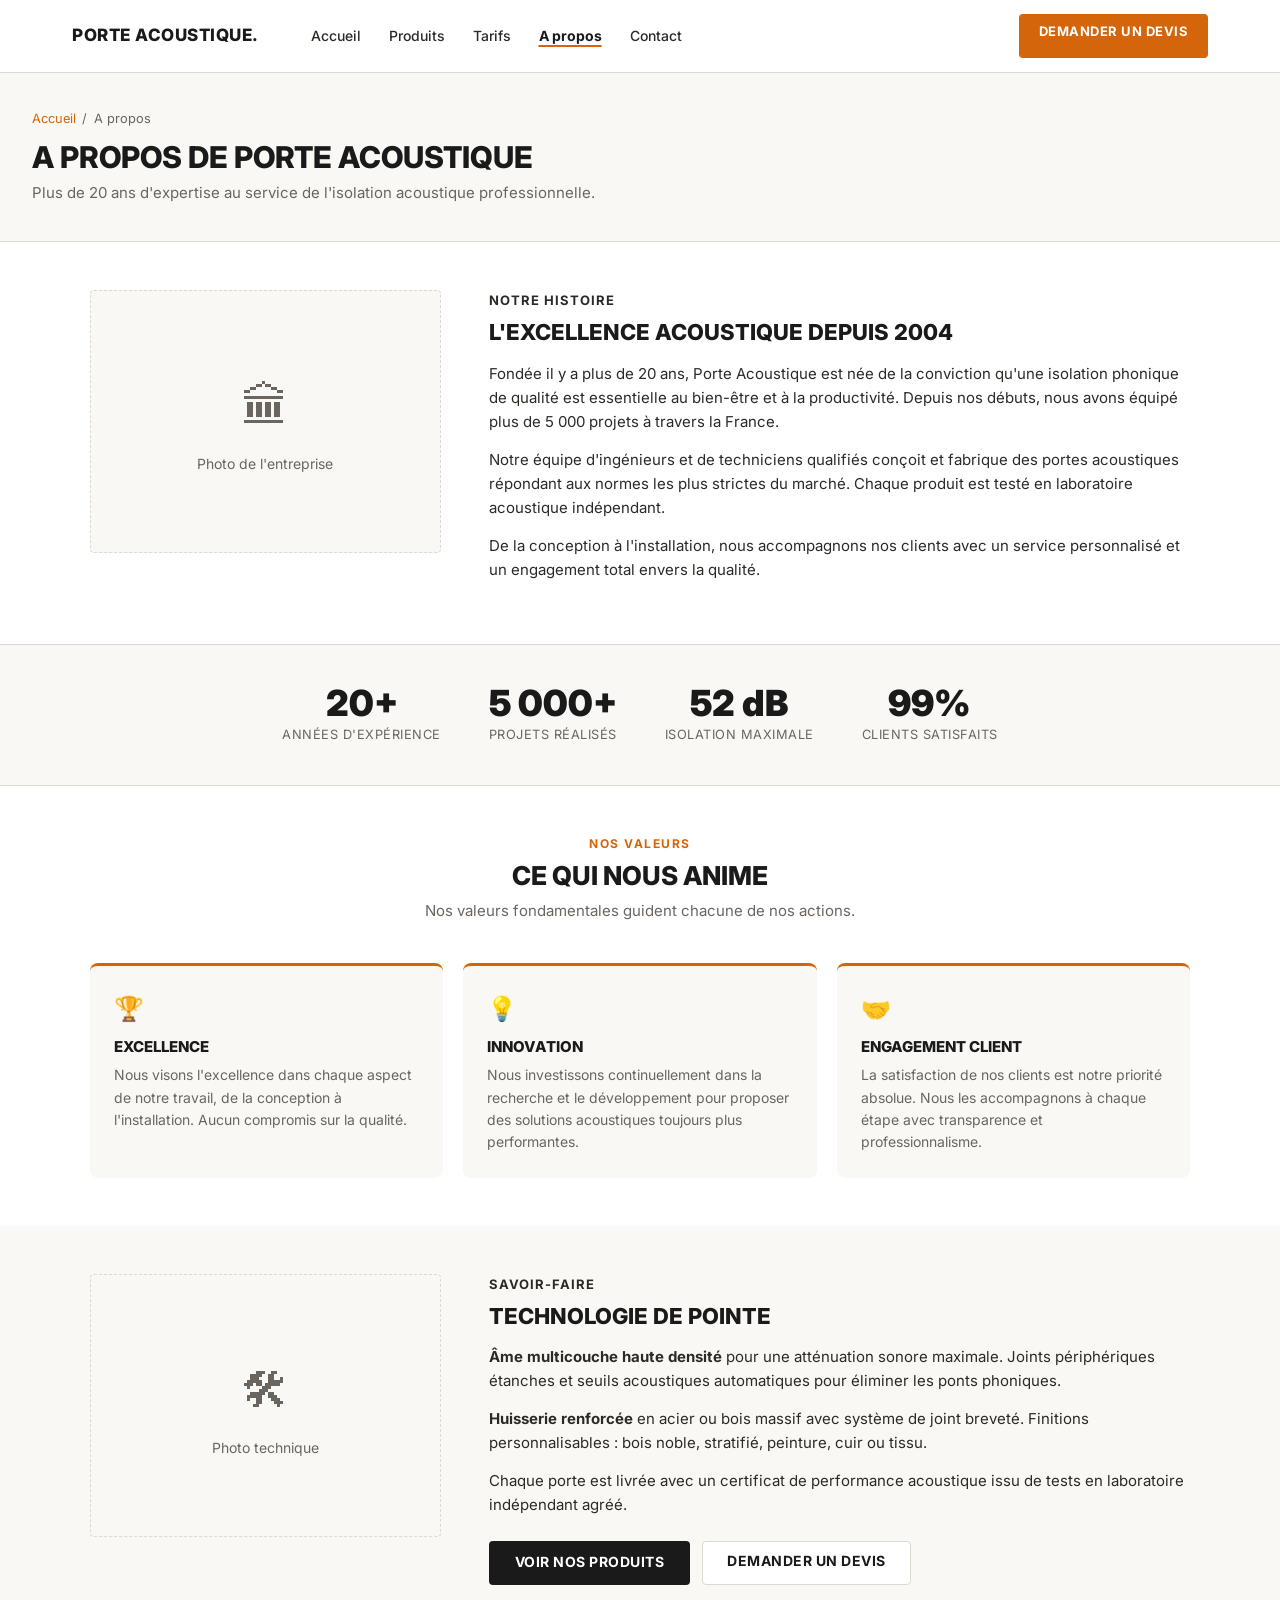
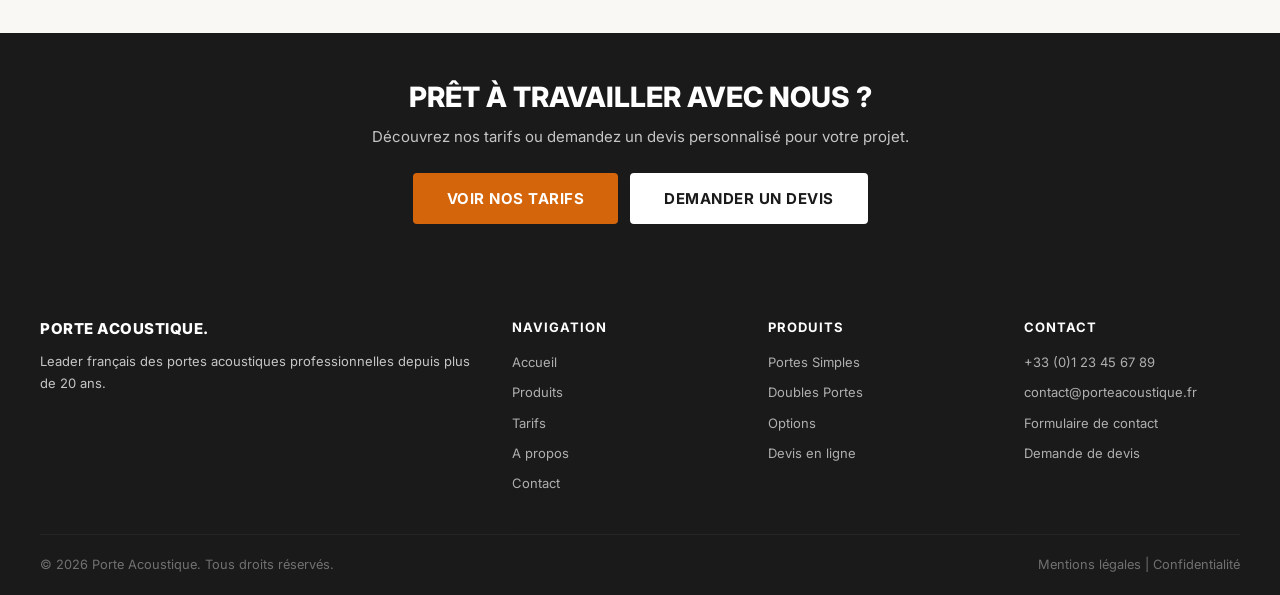
==== commit 92eaaebd: "Add files via upload" ====
--- a/a-propos.html
+++ b/a-propos.html
@@ -12,15 +12,6 @@
 </head>
 <body>
 
-<div class="top-bar">
-    <div class="top-bar-inner">
-        <div class="top-bar-left">
-            <span class="top-bar-item">&#9742; <a href="tel:+33123456789">+33 (0)1 23 45 67 89</a></span>
-            <span class="top-bar-item">&#9993; <a href="mailto:contact@porteacoustique.fr">contact@porteacoustique.fr</a></span>
-        </div>
-        <span class="top-bar-item">Lun&ndash;Ven : 9h00 &mdash; 18h00</span>
-    </div>
-</div>
 
 <nav class="navbar">
     <div class="nav-inner">
--- a/css/style.css
+++ b/css/style.css
@@ -1,82 +1,71 @@
 /* ============================================================
-   PORTE ACOUSTIQUE — Feuille de style principale
-   Design propre et professionnel
-   ============================================================ */
-
+   PORTE ACOUSTIQUE — Feuille de style
+   Design : fond crème / orange / noir — basé sur l'exemple
+   ============================================================ */
+
+html { scroll-behavior: smooth; }
 *, *::before, *::after { box-sizing: border-box; margin: 0; padding: 0; }
 
 :root {
-    --primary:      #1a3c6e;   /* Bleu fonce nav/header/footer */
-    --accent:       #e07820;   /* Orange accent */
-    --price-color:  #1558a8;   /* Bleu prix (comme exemple) */
-    --light-bg:     #f2f2f2;   /* Fond gris clair */
-    --white:        #ffffff;
-    --text:         #2d2d2d;
-    --text-light:   #666666;
-    --border:       #cccccc;
-    --table-hdr:    #2d2d2d;   /* En-tete tableau sombre (comme exemple) */
+    --orange:       #d4650a;
+    --orange-h:     #b85a09;
+    --orange-glow:  rgba(212,101,10,0.28);
+    --dark:         #1a1a1a;
+    --text:         #2d2a26;
+    --text-light:   #6b6560;
+    --bg:           #ffffff;
+    --bg-warm:      #faf8f5;
+    --bg-card:      #ede8df;
+    --border:       #ddd8d0;
     --radius:       4px;
-    --shadow:       0 2px 8px rgba(0,0,0,0.1);
-}
-
-body {
-    font-family: 'Inter', Arial, sans-serif;
-    color: var(--text);
-    background: var(--white);
-    line-height: 1.6;
-    font-size: 15px;
-}
-
+    --radius-lg:    8px;
+    --shadow:       0 2px 16px rgba(0,0,0,0.09);
+    --shadow-hover: 0 8px 28px rgba(0,0,0,0.14);
+    --transition:   0.2s ease;
+}
+
+/* Focus accessible */
+:focus-visible {
+    outline: 2px solid var(--orange);
+    outline-offset: 3px;
+    border-radius: var(--radius);
+}
+
+body { font-family: 'Inter', Arial, sans-serif; color: var(--text); background: var(--bg); line-height: 1.6; font-size: 15px; }
 a { text-decoration: none; color: inherit; }
 img { max-width: 100%; height: auto; display: block; }
-h1, h2, h3, h4 { line-height: 1.25; color: var(--primary); }
-
-/* ---- Barre du haut ---- */
-.top-bar {
-    background: var(--primary);
-    color: rgba(255,255,255,0.9);
-    font-size: 0.8125rem;
-    padding: 0.45rem 0;
-}
-.top-bar-inner {
-    max-width: 1200px;
-    margin: 0 auto;
-    padding: 0 1.5rem;
-    display: flex;
-    justify-content: space-between;
-    align-items: center;
-    gap: 1rem;
-    flex-wrap: wrap;
-}
-.top-bar-left { display: flex; gap: 1.5rem; }
-.top-bar-item { display: flex; align-items: center; gap: 0.4rem; }
-.top-bar-item a { color: inherit; }
-
-/* ---- Navigation ---- */
+h1,h2,h3,h4 { line-height: 1.2; color: var(--dark); }
+
+/* ============================================================
+   NAVIGATION
+   ============================================================ */
 .navbar {
-    background: var(--white);
-    border-bottom: 3px solid var(--primary);
+    background: rgba(255,255,255,0.97);
+    backdrop-filter: blur(10px);
+    -webkit-backdrop-filter: blur(10px);
+    border-bottom: 1px solid var(--border);
     position: sticky;
     top: 0;
     z-index: 200;
-    box-shadow: var(--shadow);
-}
+    transition: box-shadow var(--transition);
+}
+.navbar.scrolled { box-shadow: 0 2px 20px rgba(0,0,0,0.08); }
 .nav-inner {
     max-width: 1200px;
     margin: 0 auto;
-    padding: 0.7rem 1.5rem;
+    padding: 0.875rem 2rem;
     display: flex;
     align-items: center;
-    gap: 2rem;
+    gap: 2.5rem;
 }
 .logo {
-    font-size: 1.25rem;
+    font-size: 1.0625rem;
     font-weight: 800;
-    color: var(--primary);
+    color: var(--dark);
+    letter-spacing: 0.5px;
     white-space: nowrap;
-    letter-spacing: -0.5px;
-}
-.logo-dot { color: var(--accent); }
+    text-transform: uppercase;
+}
 .nav-links {
     list-style: none;
     display: flex;
@@ -85,759 +74,939 @@
 }
 .nav-links a {
     display: block;
-    padding: 0.35rem 0.8rem;
+    padding: 0.3rem 0.75rem;
     font-size: 0.875rem;
     font-weight: 500;
     color: var(--text);
+    transition: color 0.15s;
+}
+.nav-links a:hover { color: var(--orange); }
+.nav-links a.active {
+    color: var(--dark);
+    font-weight: 700;
+    text-decoration: underline;
+    text-decoration-color: var(--orange);
+    text-underline-offset: 4px;
+    text-decoration-thickness: 2px;
+}
+.nav-cta {
+    margin-left: auto;
+    display: flex;
+    align-items: center;
+    gap: 1rem;
+}
+.nav-search { font-size: 1.125rem; color: var(--text-light); cursor: pointer; }
+.mobile-toggle { display: none; background: none; border: none; cursor: pointer; padding: 0.4rem; }
+.mobile-toggle span { display: block; width: 22px; height: 2px; background: var(--dark); margin: 5px 0; }
+.nav-mobile-devis { display: none; }
+
+/* ============================================================
+   BOUTONS
+   ============================================================ */
+.btn {
+    display: inline-block;
+    padding: 0.65rem 1.5rem;
     border-radius: var(--radius);
-    transition: background 0.15s, color 0.15s;
-}
-.nav-links a:hover { background: var(--light-bg); color: var(--primary); }
-.nav-links a.active { color: var(--primary); font-weight: 700; border-bottom: 2px solid var(--accent); }
-/* Lien devis dans la liste — masqué sur desktop, visible sur mobile */
-.nav-mobile-devis { display: none; }
-
-.btn-nav-devis {
-    background: var(--primary);
-    color: var(--white) !important;
-    padding: 0.45rem 1.1rem;
-    border-radius: var(--radius);
-    font-size: 0.8125rem;
-    font-weight: 600;
-    white-space: nowrap;
-    margin-left: auto;
-}
-.btn-nav-devis:hover { background: var(--accent) !important; }
-
-.mobile-toggle {
-    display: none;
-    background: none;
-    border: none;
+    font-size: 0.875rem;
+    font-weight: 700;
+    letter-spacing: 0.5px;
+    text-transform: uppercase;
     cursor: pointer;
-    padding: 0.4rem;
-    margin-left: auto;
-}
-.mobile-toggle span {
-    display: block;
-    width: 22px;
-    height: 2px;
-    background: var(--text);
-    margin: 5px 0;
-    transition: 0.2s;
-}
-
-/* ---- Hero page ---- */
-.page-hero {
-    background: var(--light-bg);
-    padding: 2.25rem 1.5rem;
-    border-bottom: 1px solid var(--border);
+    border: 2px solid transparent;
+    transition: background var(--transition), color var(--transition), border-color var(--transition), transform var(--transition), box-shadow var(--transition);
     text-align: center;
-}
-.breadcrumb {
-    font-size: 0.8125rem;
-    color: var(--text-light);
-    margin-bottom: 0.625rem;
-}
-.breadcrumb a { color: var(--primary); }
-.breadcrumb a:hover { text-decoration: underline; }
-.breadcrumb span.sep { margin: 0 0.4rem; }
-.page-hero h1 { font-size: 1.875rem; font-weight: 800; margin-bottom: 0.5rem; }
-.page-hero p { color: var(--text-light); max-width: 600px; margin: 0 auto; }
-
-/* ---- Hero accueil ---- */
+    min-height: 44px;
+    line-height: 1.3;
+}
+.btn-orange { background: var(--orange); color: #fff; }
+.btn-orange:hover { background: var(--orange-h); transform: translateY(-1px); box-shadow: 0 4px 14px var(--orange-glow); }
+.btn-outline { background: transparent; color: var(--dark); border-color: var(--dark); }
+.btn-outline:hover { background: var(--dark); color: #fff; transform: translateY(-1px); }
+.btn-outline-orange { background: transparent; color: var(--orange); border-color: var(--orange); }
+.btn-outline-orange:hover { background: var(--orange); color: #fff; transform: translateY(-1px); }
+.btn-lg { padding: 0.875rem 2rem; font-size: 0.9375rem; }
+.btn-sm { padding: 0.4rem 1rem; font-size: 0.8125rem; }
+.btn-full { width: 100%; }
+.btn-group { display: flex; gap: 0.75rem; flex-wrap: wrap; }
+
+/* ---- Ancien alias (compatibilité pages existantes) ---- */
+.btn-primary { background: var(--dark); color: #fff; }
+.btn-primary:hover { background: #333; transform: translateY(-1px); }
+.btn-secondary { background: #fff; color: var(--dark); border: 1px solid var(--border); }
+.btn-secondary:hover { background: var(--bg-warm); transform: translateY(-1px); }
+.btn-accent { background: var(--orange); color: #fff; }
+.btn-accent:hover { background: var(--orange-h); transform: translateY(-1px); box-shadow: 0 4px 14px var(--orange-glow); }
+.btn-nav-devis { background: var(--orange); color: #fff; padding: 0.45rem 1.1rem; border-radius: var(--radius); font-size: 0.8125rem; font-weight: 700; text-transform: uppercase; letter-spacing: 0.5px; transition: background var(--transition), transform var(--transition); }
+.btn-nav-devis:hover { background: var(--orange-h); transform: translateY(-1px); }
+.btn-white { background: #fff; color: var(--dark); border: 2px solid #fff; }
+.btn-white:hover { background: var(--bg-warm); transform: translateY(-1px); }
+
+/* ============================================================
+   HERO ACCUEIL
+   ============================================================ */
 .home-hero {
-    background: var(--primary);
-    color: var(--white);
-    padding: 4.5rem 1.5rem;
+    background: var(--bg-warm);
+    padding: 3.5rem 2rem 2rem;
+    overflow: hidden;
 }
 .home-hero-inner {
     max-width: 1200px;
     margin: 0 auto;
-}
-.home-hero h1 { color: var(--white); font-size: 2.5rem; margin-bottom: 1rem; }
-.home-hero p { font-size: 1.0625rem; opacity: 0.85; margin-bottom: 2rem; max-width: 560px; }
-.hero-pills { display: flex; flex-wrap: wrap; gap: 0.5rem; margin-bottom: 2rem; }
-.hero-pill {
-    background: rgba(255,255,255,0.15);
-    border: 1px solid rgba(255,255,255,0.3);
-    color: var(--white);
+    display: grid;
+    grid-template-columns: 1fr 1fr;
+    gap: 2rem;
+    align-items: flex-start;
+}
+.hero-text h1 {
+    font-size: 2.4rem;
+    font-weight: 900;
+    color: var(--dark);
+    line-height: 1.1;
+    margin-bottom: 1rem;
+    text-transform: uppercase;
+    letter-spacing: -0.5px;
+}
+.hero-text h1 span { color: var(--orange); }
+.hero-subtitle { font-size: 1rem; color: var(--text); margin-bottom: 0; max-width: 400px; }
+.hero-phone {
+    display: flex;
+    align-items: center;
+    gap: 0.5rem;
+    font-size: 0.9375rem;
+    color: var(--text);
+    margin-top: 1.25rem;
+}
+.hero-phone svg { width: 16px; height: 16px; fill: var(--orange); flex-shrink: 0; }
+/* Schéma de coupe */
+.hero-crosssection {
+    display: flex;
+    align-items: center;
+    gap: 1rem;
+    margin-top: 1.75rem;
+    padding: 0.875rem 1rem;
+    background: rgba(255,255,255,0.6);
+    border: 1px solid var(--border);
+    border-radius: var(--radius);
+    max-width: 340px;
+}
+.hero-crosssection-label { font-size: 0.8rem; color: var(--text); line-height: 1.4; }
+.hero-crosssection-label strong { font-weight: 700; color: var(--dark); display: block; margin-bottom: 0.1rem; }
+/* Dimensions */
+.hero-dims {
+    margin-top: 1rem;
+    border: 1px solid var(--border);
+    border-radius: var(--radius);
+    background: var(--bg);
+    padding: 0.75rem 1rem;
+    display: inline-block;
+    max-width: 340px;
+    width: 100%;
+}
+.hero-dims-title {
+    display: flex;
+    align-items: center;
+    gap: 0.5rem;
     font-size: 0.8125rem;
-    padding: 0.25rem 0.75rem;
-    border-radius: 20px;
-}
-
-/* ---- Conteneur general ---- */
-.container {
+    font-weight: 700;
+    margin-bottom: 0.5rem;
+    color: var(--dark);
+}
+.hero-dims-title svg { color: var(--orange); flex-shrink: 0; }
+.hero-dims-row { font-size: 0.8rem; color: var(--text-light); line-height: 1.8; }
+/* Disclaimer */
+.hero-disclaimer { max-width: 1200px; margin: 0.75rem auto 0; padding: 0 2rem; font-size: 0.75rem; color: var(--text-light); font-style: italic; }
+
+/* ---- Colonne porte (droite) ---- */
+.hero-door-wrap {
+    position: relative;
+    display: flex;
+    flex-direction: column;
+}
+.hero-door-wrap.image-mode {
+    align-items: center;
+    justify-content: center;
+    max-width: 480px;
+    margin: 0 auto;
+}
+.hero-door-img {
+    display: block;
+    width: 100%;
+    height: auto;
+    border-radius: var(--radius-lg);
+    box-shadow: var(--shadow-hover);
+    object-fit: cover;
+}
+
+/* Overlays Cotes (Infographie) */
+.overlay-cote {
+    position: absolute;
+    color: var(--text-light);
+    font-size: 0.75rem;
+    pointer-events: none;
+    line-height: 1.2;
+}
+.cote-text {
+    background: rgba(255,255,255,0.85);
+    padding: 2px 6px;
+    border-radius: 4px;
+    font-weight: 600;
+    color: var(--text);
+    display: inline-block;
+}
+
+.cote-top {
+    top: -12px;
+    left: 20%;
+    right: 20%;
+    text-align: center;
+    z-index: 5;
+}
+.cote-line {
+    display: block;
+    width: 100%;
+    height: 6px;
+    border-top: 1px solid var(--text-light);
+    border-left: 1px solid var(--text-light);
+    border-right: 1px solid var(--text-light);
+    margin-bottom: 4px;
+}
+
+.cote-bottom {
+    bottom: -15px;
+    left: 15%;
+    right: 15%;
+    text-align: center;
+    z-index: 5;
+}
+.cote-line-bottom {
+    display: block;
+    width: 100%;
+    height: 6px;
+    border-bottom: 1px solid var(--text-light);
+    border-left: 1px solid var(--text-light);
+    border-right: 1px solid var(--text-light);
+    margin-top: 4px;
+}
+
+.cote-crosssection {
+    top: 42%;
+    left: -40px;
+    transform: translateY(-50%);
+    z-index: 5;
+    background: rgba(255,255,255,0.9);
+    padding: 0.5rem;
+    border: 1px solid var(--border);
+    border-radius: var(--radius);
+    max-width: 160px;
+    box-shadow: var(--shadow);
+}
+.crosssection-text {
+    font-size: 0.7rem;
+    margin-bottom: 0.4rem;
+    color: var(--dark);
+}
+.cote-line-horizontal-wrap {
+    display: flex;
+    align-items: center;
+    gap: 8px;
+}
+.cote-line-horizontal {
+    flex: 1;
+    height: 1px;
+    background: var(--text-light);
+    position: relative;
+}
+.cote-line-horizontal::after {
+    content: '';
+    position: absolute;
+    right: -2px;
+    top: -3px;
+    border-top: 3px solid transparent;
+    border-bottom: 3px solid transparent;
+    border-left: 4px solid var(--text-light);
+}
+.cote-text-inline {
+    font-size: 0.75rem;
+    font-weight: 600;
+    color: var(--text);
+}
+
+.overlay-dims {
+    position: absolute;
+    bottom: 25px;
+    left: -50px;
+    background: rgba(255,255,255,0.95);
+    z-index: 5;
+    box-shadow: var(--shadow);
+    padding: 0.75rem;
+}
+
+/* Badge 42 dB */
+.hero-db-badge {
+    position: absolute;
+    top: -15px;
+    right: -15px;
+    background: #fff;
+    border: 1px solid var(--border);
+    border-radius: var(--radius);
+    padding: 0.75rem 1rem;
+    text-align: center;
+    box-shadow: var(--shadow);
+    z-index: 6;
+}
+.hero-db-badge .db-val { font-size: 2rem; font-weight: 900; color: var(--dark); line-height: 1; }
+.hero-db-badge .db-val span { font-size: 1rem; font-weight: 700; color: var(--orange); }
+.hero-db-badge .db-label { font-size: 0.7rem; color: var(--text-light); line-height: 1.3; margin-top: 0.2rem; }
+
+/* Flèche isolation phonique */
+.hero-isolation-arrow {
+    position: absolute;
+    right: -25px;
+    top: 55%;
+    transform: translateY(-50%);
+    display: flex;
+    align-items: center;
+    gap: 0.35rem;
+    background: var(--orange);
+    color: #fff;
+    padding: 0.6rem 0.75rem;
+    border-radius: var(--radius);
+    z-index: 6;
+    box-shadow: var(--shadow);
+}
+.iso-chevrons { font-size: 0.85rem; letter-spacing: -2px; opacity: 0.9; }
+.iso-text { font-size: 0.65rem; font-weight: 700; line-height: 1.35; text-transform: uppercase; }
+.iso-text em { font-style: normal; font-weight: 400; opacity: 0.85; display: block; text-transform: none; }
+
+/* Checklist bas droite */
+.hero-checklist {
+    position: absolute;
+    bottom: 45px;
+    right: -30px;
+    background: rgba(255,255,255,0.9);
+    padding: 0.5rem 0.75rem;
+    border-radius: var(--radius);
+    border: 1px solid var(--border);
+    box-shadow: var(--shadow);
+    display: flex;
+    flex-direction: column;
+    gap: 0.35rem;
+    z-index: 6;
+}
+.hero-check-item { font-size: 0.75rem; font-weight: 600; color: var(--text); display: flex; align-items: center; gap: 0.5rem; }
+.hci-tick { color: var(--orange); font-weight: 800; font-size: 0.85rem; flex-shrink: 0; }
+
+/* ============================================================
+   BANDE CTA CENTRALE
+   ============================================================ */
+.cta-strip {
+    background: var(--bg);
+    padding: 3rem 2rem;
+    text-align: center;
+    border-top: 1px solid var(--border);
+    border-bottom: 1px solid var(--border);
+}
+.cta-strip h2 { font-size: 1.75rem; font-weight: 800; margin-bottom: 1.25rem; }
+.cta-features {
+    display: grid;
+    grid-template-columns: 1fr 1fr;
+    gap: 0.5rem 3rem;
+    max-width: 600px;
+    margin: 1.5rem auto 0;
+    text-align: left;
+}
+.cta-feature {
+    display: flex;
+    align-items: center;
+    gap: 0.5rem;
+    font-size: 0.9rem;
+    color: var(--text);
+}
+.cta-feature::before { content: "✓"; color: var(--orange); font-weight: 700; font-size: 1rem; flex-shrink: 0; }
+
+/* ============================================================
+   SECTION APPLICATIONS
+   ============================================================ */
+.applications-section {
+    padding: 3rem 2rem;
+    background: var(--bg-warm);
+}
+.applications-section h2 { font-size: 1.75rem; font-weight: 800; text-align: center; margin-bottom: 1.75rem; }
+.apps-grid {
     max-width: 1200px;
     margin: 0 auto;
-    padding: 0 1.5rem;
-}
-.section { padding: 3rem 1.5rem; }
-.section.bg-light { background: var(--light-bg); }
+    display: grid;
+    grid-template-columns: repeat(4, 1fr);
+    gap: 1rem;
+}
+.app-card {
+    border-radius: var(--radius-lg);
+    overflow: hidden;
+    position: relative;
+    aspect-ratio: 1/1.1;
+    background: #222;
+    transition: transform var(--transition), box-shadow var(--transition);
+}
+.app-card:hover { transform: translateY(-4px); box-shadow: var(--shadow-hover); }
+.app-card img { width: 100%; height: 100%; object-fit: cover; opacity: 0.85; transition: opacity 0.25s; }
+.app-card:hover img { opacity: 1; }
+.app-card-placeholder { width: 100%; height: 100%; background: linear-gradient(135deg, #2d2a26 0%, #1a1a1a 100%); display: flex; align-items: center; justify-content: center; font-size: 3rem; }
+.app-card-body {
+    position: absolute;
+    bottom: 0;
+    left: 0;
+    right: 0;
+    padding: 0.875rem;
+    background: linear-gradient(to top, rgba(0,0,0,0.75) 0%, transparent 100%);
+    color: #fff;
+}
+.app-card-title { font-size: 1rem; font-weight: 700; }
+.app-card-desc { font-size: 0.75rem; opacity: 0.85; margin-top: 0.2rem; }
+
+/* ============================================================
+   SECTION PRODUITS (modèles dB)
+   ============================================================ */
+.models-section {
+    padding: 3rem 2rem;
+    background: var(--bg);
+}
+.models-grid {
+    max-width: 1200px;
+    margin: 0 auto;
+    display: grid;
+    grid-template-columns: repeat(3, 1fr);
+    gap: 1.25rem;
+}
+.model-card {
+    background: var(--bg-card);
+    border-radius: var(--radius-lg);
+    padding: 1.5rem;
+    display: flex;
+    flex-direction: column;
+    gap: 0.5rem;
+    transition: box-shadow var(--transition), transform var(--transition);
+}
+.model-card:hover { box-shadow: var(--shadow); transform: translateY(-2px); }
+.model-ref { font-size: 0.75rem; font-weight: 700; text-transform: uppercase; letter-spacing: 1px; color: var(--text-light); }
+.model-db { font-size: 3rem; font-weight: 900; color: var(--dark); line-height: 1; }
+.model-db span { font-size: 1.25rem; font-weight: 500; color: var(--text-light); }
+.model-card .btn { margin-top: 0.75rem; width: fit-content; }
+
+/* ============================================================
+   HERO PAGES INTERNES
+   ============================================================ */
+.page-hero {
+    background: var(--bg-warm);
+    padding: 2.25rem 2rem;
+    border-bottom: 1px solid var(--border);
+}
+.page-hero-inner { max-width: 1200px; margin: 0 auto; }
+.breadcrumb { font-size: 0.8rem; color: var(--text-light); margin-bottom: 0.625rem; }
+.breadcrumb a { color: var(--orange); }
+.breadcrumb .sep { margin: 0 0.4rem; }
+.page-hero h1 { font-size: 1.875rem; font-weight: 800; text-transform: uppercase; }
+.page-hero p { color: var(--text-light); margin-top: 0.375rem; }
+
+/* ============================================================
+   CONTENEUR & SECTIONS
+   ============================================================ */
+.container { max-width: 1200px; margin: 0 auto; padding: 0 2rem; }
+.section { padding: 3rem 2rem; }
+.section.bg-warm { background: var(--bg-warm); }
+.section.bg-light { background: var(--bg-warm); }
 .section-header { text-align: center; margin-bottom: 2.5rem; }
-.section-label {
-    font-size: 0.8125rem;
-    font-weight: 700;
-    text-transform: uppercase;
-    letter-spacing: 1px;
-    color: var(--accent);
-    margin-bottom: 0.4rem;
-}
-.section-title { font-size: 1.625rem; font-weight: 800; }
+.section-label { font-size: 0.75rem; font-weight: 700; text-transform: uppercase; letter-spacing: 1.5px; color: var(--orange); margin-bottom: 0.4rem; }
+.section-title { font-size: 1.625rem; font-weight: 800; text-transform: uppercase; }
 .section-desc { color: var(--text-light); margin-top: 0.5rem; max-width: 600px; margin-left: auto; margin-right: auto; }
 
-/* ---- Boutons ---- */
-.btn {
-    display: inline-block;
-    padding: 0.55rem 1.3rem;
-    border-radius: var(--radius);
-    font-size: 0.875rem;
-    font-weight: 600;
-    cursor: pointer;
-    border: 2px solid transparent;
-    transition: background 0.15s, color 0.15s, border-color 0.15s;
-    text-align: center;
-}
-.btn-primary { background: var(--primary); color: var(--white); }
-.btn-primary:hover { background: #122a50; }
-.btn-secondary { background: var(--white); color: var(--primary); border-color: var(--primary); }
-.btn-secondary:hover { background: var(--light-bg); }
-.btn-accent { background: var(--accent); color: var(--white); }
-.btn-accent:hover { background: #c06818; }
-.btn-white { background: var(--white); color: var(--primary); }
-.btn-white:hover { background: var(--light-bg); }
-.btn-outline { background: transparent; color: var(--primary); border-color: var(--primary); }
-.btn-lg { padding: 0.75rem 2rem; font-size: 1rem; }
-.btn-sm { padding: 0.3rem 0.9rem; font-size: 0.8125rem; }
-.btn-group { display: flex; gap: 0.75rem; flex-wrap: wrap; }
-.btn-full { width: 100%; }
-
-/* ---- Tableau de tarifs (comme exemple) ---- */
-.pricing-wrap {
-    max-width: 1100px;
-    margin: 0 auto;
-    padding: 2.5rem 1.5rem;
-}
-.pricing-wrap + .pricing-wrap { border-top: 1px solid var(--border); }
-.pricing-title {
-    font-size: 1.25rem;
-    font-weight: 800;
-    color: var(--primary);
-    margin-bottom: 0.25rem;
-}
-.pricing-note {
-    font-size: 0.8125rem;
-    color: var(--text-light);
-    margin-bottom: 1.25rem;
-}
-
-.price-table {
-    width: 100%;
-    border-collapse: collapse;
-    font-size: 0.9375rem;
-}
-.price-table thead tr {
-    background: var(--table-hdr);
-}
-.price-table thead th {
-    padding: 1rem 1rem;
-    text-align: center;
-    color: rgba(255,255,255,0.85);
-    font-size: 0.9rem;
-    font-weight: 500;
-    border: 1px solid rgba(255,255,255,0.06);
-}
-.price-table thead th:first-child {
-    background: transparent;
-    width: 170px;
-}
-.price-table tbody tr:nth-child(odd) { background: #f0f0f0; }
-.price-table tbody tr:nth-child(even) { background: var(--white); }
-.price-table tbody td {
-    padding: 0.75rem 1rem;
-    border: 1px solid #e0e0e0;
-    vertical-align: middle;
-}
-/* Colonne produit */
-.price-table .col-product {
-    font-size: 0.875rem;
-    font-weight: 500;
-    color: var(--price-color);
-}
-.price-table .col-product a { color: var(--price-color); }
-.price-table .col-product a:hover { text-decoration: underline; }
-/* Cellule porte */
-.price-table .col-price {
-    text-align: center;
-    padding: 0.75rem 0.5rem;
-}
-.price-table .col-price .door-svg { margin: 0 auto 0.4rem; display: block; }
-.price-table .col-price .price-val {
-    font-size: 0.875rem;
-    color: var(--price-color);
-    font-weight: 500;
-}
-/* Pied de tableau — boutons Devis */
-.price-table tfoot td {
-    text-align: center;
-    padding: 0.75rem 0.5rem;
-    background: #ebebeb;
-    border: 1px solid #e0e0e0;
-}
-.price-table tfoot td:first-child { text-align: left; background: transparent; border: none; }
-
-.btn-devis-tbl {
-    display: inline-block;
-    padding: 0.3rem 1rem;
-    background: var(--white);
-    border: 1px solid #aaaaaa;
-    color: var(--text);
-    font-size: 0.8125rem;
-    border-radius: 2px;
-    cursor: pointer;
-    text-decoration: none;
-}
-.btn-devis-tbl:hover { background: var(--primary); color: var(--white); border-color: var(--primary); }
-
-/* ---- Options ---- */
-.options-block { max-width: 700px; margin: 0 auto; }
-.options-block h3 { font-size: 1rem; font-weight: 700; margin-bottom: 1rem; }
-.options-block ul { list-style: none; }
-.options-block ul li {
-    display: flex;
-    justify-content: space-between;
-    align-items: center;
-    padding: 0.4rem 0;
-    border-bottom: 1px solid var(--border);
-    font-size: 0.9rem;
-}
-.options-block ul li:last-child { border-bottom: none; }
-.opt-price { font-weight: 600; color: var(--text); }
-
-/* ---- Grille produits ---- */
+/* ============================================================
+   PRODUITS GRILLE
+   ============================================================ */
 .products-grid {
     max-width: 1200px;
     margin: 0 auto;
     display: grid;
     grid-template-columns: repeat(4, 1fr);
-    gap: 1.5rem;
-}
-.product-card {
-    background: var(--white);
-    border: 1px solid var(--border);
-    border-radius: var(--radius);
-    overflow: hidden;
-    transition: box-shadow 0.2s;
-}
-.product-card:hover { box-shadow: var(--shadow); }
-.product-card-img {
-    background: var(--light-bg);
-    height: 170px;
-    display: flex;
-    align-items: center;
-    justify-content: center;
-    position: relative;
-    overflow: hidden;
-}
+    gap: 1.25rem;
+}
+.product-card { background: var(--bg); border: 1px solid var(--border); border-radius: var(--radius); overflow: hidden; transition: box-shadow var(--transition), transform var(--transition); }
+.product-card:hover { box-shadow: var(--shadow-hover); transform: translateY(-3px); }
+.product-card-img { background: var(--bg-warm); height: 170px; display: flex; align-items: center; justify-content: center; position: relative; overflow: hidden; }
 .product-card-img img { width: 100%; height: 100%; object-fit: cover; }
-.product-badge {
-    position: absolute;
-    top: 0.5rem;
-    right: 0.5rem;
-    background: var(--primary);
-    color: var(--white);
-    font-size: 0.7rem;
-    font-weight: 700;
-    padding: 0.2rem 0.5rem;
-    border-radius: 2px;
-    text-transform: uppercase;
-}
+.product-badge { position: absolute; top: 0.5rem; right: 0.5rem; background: var(--orange); color: #fff; font-size: 0.7rem; font-weight: 700; padding: 0.2rem 0.5rem; border-radius: 2px; text-transform: uppercase; }
 .product-card-body { padding: 1rem; }
-.product-name { font-size: 1rem; font-weight: 700; color: var(--primary); margin-bottom: 0.2rem; }
-.product-type { font-size: 0.8125rem; color: var(--text-light); margin-bottom: 0.5rem; }
-.product-from { font-size: 0.9rem; font-weight: 600; color: var(--price-color); margin-bottom: 0.75rem; }
-.product-card-specs { font-size: 0.8125rem; color: var(--text-light); margin-bottom: 1rem; list-style: none; }
-.product-card-specs li { padding: 0.2rem 0; display: flex; gap: 0.5rem; }
-.product-card-specs li span:first-child { font-weight: 500; color: var(--text); min-width: 70px; }
+.product-name { font-size: 0.9375rem; font-weight: 800; color: var(--dark); margin-bottom: 0.2rem; text-transform: uppercase; letter-spacing: 0.3px; }
+.product-type { font-size: 0.8rem; color: var(--text-light); margin-bottom: 0.5rem; }
+.product-from { font-size: 0.9rem; font-weight: 700; color: var(--orange); margin-bottom: 0.75rem; }
+.product-card-specs { font-size: 0.8rem; color: var(--text-light); margin-bottom: 0.75rem; list-style: none; }
+.product-card-specs li { padding: 0.15rem 0; display: flex; gap: 0.5rem; }
+.product-card-specs li span:first-child { font-weight: 600; color: var(--text); min-width: 65px; }
 .product-card-actions { display: flex; gap: 0.5rem; }
 
-/* ---- Stats ---- */
-.stats-row {
-    background: var(--light-bg);
-    padding: 2.5rem 1.5rem;
-    display: flex;
-    justify-content: center;
-    flex-wrap: wrap;
+/* ============================================================
+   TABLEAU TARIFS
+   ============================================================ */
+.pricing-section { padding: 2.5rem 2rem; }
+.pricing-section.bg-warm { background: var(--bg-warm); }
+.pricing-wrap { max-width: 1100px; margin: 0 auto; overflow-x: auto; -webkit-overflow-scrolling: touch; }
+.pricing-title { font-size: 1.125rem; font-weight: 800; text-transform: uppercase; letter-spacing: 0.5px; color: var(--dark); margin-bottom: 0.25rem; }
+.pricing-note { font-size: 0.8125rem; color: var(--text-light); margin-bottom: 1.25rem; }
+
+.price-table { width: 100%; border-collapse: collapse; font-size: 0.9rem; min-width: 520px; }
+.price-table thead tr { background: var(--dark); }
+.price-table thead th { padding: 0.875rem 1rem; text-align: center; color: rgba(255,255,255,0.85); font-size: 0.875rem; font-weight: 500; border: 1px solid rgba(255,255,255,0.06); }
+.price-table thead th:first-child { background: transparent; width: 170px; }
+.price-table tbody tr:nth-child(odd)  { background: #f2ede6; }
+.price-table tbody tr:nth-child(even) { background: var(--bg); }
+.price-table tbody td { padding: 0.75rem 1rem; border: 1px solid #e0dbd4; vertical-align: middle; }
+.price-table .col-product { font-size: 0.875rem; font-weight: 600; color: var(--orange); }
+.price-table .col-product a { color: var(--orange); }
+.price-table .col-product a:hover { text-decoration: underline; }
+.price-table .col-price { text-align: center; padding: 0.75rem 0.5rem; }
+.price-table .col-price .door-svg { margin: 0 auto 0.4rem; display: block; }
+.price-table .col-price .price-val { font-size: 0.875rem; color: var(--orange); font-weight: 600; }
+.price-table tfoot td { text-align: center; padding: 0.75rem 0.5rem; background: #ebe5dc; border: 1px solid #e0dbd4; }
+.price-table tfoot td:first-child { text-align: left; background: transparent; border: none; }
+
+.btn-devis-tbl { display: inline-block; padding: 0.3rem 1.1rem; background: #fff; border: 1px solid #b0a898; color: var(--text); font-size: 0.8125rem; border-radius: 2px; cursor: pointer; text-decoration: none; }
+.btn-devis-tbl:hover { background: var(--orange); color: #fff; border-color: var(--orange); }
+
+/* Options */
+.options-block { max-width: 680px; margin: 1.5rem 0; }
+.options-block h3 { font-size: 0.9375rem; font-weight: 700; text-transform: uppercase; letter-spacing: 0.5px; margin-bottom: 0.875rem; color: var(--dark); }
+.options-block ul { list-style: none; }
+.options-block ul li { display: flex; justify-content: space-between; align-items: center; padding: 0.4rem 0; border-bottom: 1px solid var(--border); font-size: 0.875rem; }
+.options-block ul li:last-child { border-bottom: none; }
+.opt-price { font-weight: 700; color: var(--dark); }
+
+/* ============================================================
+   FORMULAIRES
+   ============================================================ */
+.form-section { max-width: 1100px; margin: 0 auto; }
+.form-grid { display: grid; grid-template-columns: 1fr 2fr; gap: 3rem; align-items: start; }
+.form-sidebar { background: var(--bg-warm); padding: 1.5rem; border-radius: var(--radius); border: 1px solid var(--border); }
+.form-sidebar h3 { font-size: 0.9375rem; font-weight: 800; text-transform: uppercase; margin-bottom: 1rem; }
+.form-steps { list-style: none; }
+.form-steps li { display: flex; gap: 0.875rem; margin-bottom: 1.25rem; align-items: flex-start; }
+.step-num { width: 26px; height: 26px; background: var(--orange); color: #fff; border-radius: 50%; display: flex; align-items: center; justify-content: center; font-size: 0.75rem; font-weight: 700; flex-shrink: 0; }
+.step-text h4 { font-size: 0.875rem; font-weight: 700; margin-bottom: 0.15rem; }
+.step-text p { font-size: 0.8rem; color: var(--text-light); }
+.form-box { background: var(--bg); border: 1px solid var(--border); padding: 2rem; border-radius: var(--radius); }
+.form-box h3 { font-size: 1.0625rem; font-weight: 800; text-transform: uppercase; margin-bottom: 0.25rem; }
+.form-box > p { color: var(--text-light); font-size: 0.875rem; margin-bottom: 1.5rem; }
+.form-group { margin-bottom: 1rem; }
+.form-group label { display: block; font-size: 0.8rem; font-weight: 700; text-transform: uppercase; letter-spacing: 0.5px; margin-bottom: 0.35rem; color: var(--text); }
+.form-group input, .form-group select, .form-group textarea { width: 100%; padding: 0.5625rem 0.875rem; border: 1px solid var(--border); border-radius: var(--radius); font-size: 0.9375rem; font-family: inherit; color: var(--text); background: var(--bg); transition: border-color 0.15s; }
+.form-group input:focus, .form-group select:focus, .form-group textarea:focus { outline: none; border-color: var(--orange); }
+.form-group textarea { resize: vertical; min-height: 110px; }
+.form-row { display: grid; grid-template-columns: 1fr 1fr; gap: 1rem; }
+.form-divider { border: none; border-top: 1px solid var(--border); margin: 1.25rem 0; }
+.form-section-title { font-size: 0.75rem; font-weight: 700; text-transform: uppercase; letter-spacing: 1px; color: var(--text-light); margin-bottom: 0.875rem; }
+.required { color: #c0392b; }
+.preselect-banner { background: rgba(212,101,10,0.07); border: 1px solid rgba(212,101,10,0.25); border-radius: var(--radius); padding: 1rem 1.25rem; margin-bottom: 1.5rem; font-size: 0.875rem; }
+
+/* ============================================================
+   STATS
+   ============================================================ */
+.stats-row { background: var(--bg-warm); padding: 2.5rem 2rem; display: flex; justify-content: center; flex-wrap: wrap; gap: 3rem; border-top: 1px solid var(--border); border-bottom: 1px solid var(--border); }
+.stat-item { text-align: center; }
+.stat-num { font-size: 2.25rem; font-weight: 900; color: var(--dark); line-height: 1; }
+.stat-lbl { font-size: 0.8rem; color: var(--text-light); margin-top: 0.25rem; text-transform: uppercase; letter-spacing: 0.5px; }
+
+/* ============================================================
+   CTA BANNER
+   ============================================================ */
+.cta-banner { background: var(--dark); color: #fff; padding: 3rem 2rem; text-align: center; }
+.cta-banner h2 { color: #fff; font-size: 1.75rem; font-weight: 800; text-transform: uppercase; margin-bottom: 0.625rem; }
+.cta-banner p { opacity: 0.75; margin-bottom: 1.5rem; }
+.cta-banner .btn-group { justify-content: center; }
+
+/* ============================================================
+   FEATURES
+   ============================================================ */
+.features-grid { max-width: 1200px; margin: 0 auto; display: grid; grid-template-columns: repeat(3, 1fr); gap: 1.25rem; }
+.feature-card { background: var(--bg-warm); padding: 1.5rem; border-radius: var(--radius-lg); border-top: 3px solid var(--orange); transition: box-shadow var(--transition), transform var(--transition); }
+.feature-card:hover { box-shadow: var(--shadow); transform: translateY(-2px); }
+.feature-icon { font-size: 1.75rem; margin-bottom: 0.75rem; }
+.feature-card h3 { font-size: 0.9375rem; font-weight: 700; text-transform: uppercase; letter-spacing: 0.3px; margin-bottom: 0.375rem; }
+.feature-card p { font-size: 0.875rem; color: var(--text-light); }
+
+.how-grid { max-width: 1100px; margin: 0 auto; display: grid; grid-template-columns: repeat(4, 1fr); gap: 1.5rem; text-align: center; }
+.how-step { padding: 1rem; }
+.how-num { width: 44px; height: 44px; background: var(--orange); color: #fff; border-radius: 50%; display: flex; align-items: center; justify-content: center; font-size: 1.125rem; font-weight: 800; margin: 0 auto 0.875rem; }
+.how-step h3 { font-size: 0.9375rem; font-weight: 700; text-transform: uppercase; margin-bottom: 0.375rem; }
+.how-step p { font-size: 0.8125rem; color: var(--text-light); }
+
+/* ============================================================
+   CONTACT
+   ============================================================ */
+.contact-grid { display: grid; grid-template-columns: 1fr 2fr; gap: 3rem; max-width: 1000px; margin: 0 auto; }
+.contact-info h3 { font-size: 1rem; font-weight: 800; text-transform: uppercase; margin-bottom: 1.25rem; }
+.contact-info-item { margin-bottom: 1.5rem; }
+.contact-info-item h4 { font-size: 0.8125rem; font-weight: 700; text-transform: uppercase; letter-spacing: 0.5px; color: var(--orange); margin-bottom: 0.375rem; }
+.contact-info-item p { font-size: 0.875rem; line-height: 1.7; }
+.contact-info-item a { color: var(--orange); }
+.map-placeholder { background: var(--bg-warm); border: 1px solid var(--border); border-radius: var(--radius); height: 350px; display: flex; align-items: center; justify-content: center; text-align: center; color: var(--text-light); }
+
+/* ============================================================
+   A PROPOS
+   ============================================================ */
+.about-intro { display: grid; grid-template-columns: 1fr 2fr; gap: 3rem; align-items: start; max-width: 1100px; margin: 0 auto; }
+.about-img { background: var(--bg-warm); aspect-ratio: 4/3; border-radius: var(--radius); display: flex; align-items: center; justify-content: center; color: var(--text-light); font-size: 0.875rem; text-align: center; border: 1px dashed var(--border); }
+.about-text h2 { font-size: 1.375rem; font-weight: 800; text-transform: uppercase; margin-bottom: 1rem; }
+.about-text p { color: var(--text); margin-bottom: 0.875rem; font-size: 0.9375rem; }
+.values-grid { max-width: 1100px; margin: 0 auto; display: grid; grid-template-columns: repeat(3, 1fr); gap: 1.25rem; }
+.value-card { background: var(--bg-warm); padding: 1.5rem; border-radius: var(--radius-lg); border-top: 3px solid var(--orange); transition: box-shadow var(--transition), transform var(--transition); }
+.value-card:hover { box-shadow: var(--shadow); transform: translateY(-2px); }
+.value-icon { font-size: 1.5rem; margin-bottom: 0.625rem; }
+.value-card h3 { font-size: 0.9375rem; font-weight: 800; text-transform: uppercase; margin-bottom: 0.5rem; }
+.value-card p { font-size: 0.875rem; color: var(--text-light); }
+
+/* ============================================================
+   PAGE PRODUIT DETAIL
+   ============================================================ */
+.product-detail-layout { display: grid; grid-template-columns: 320px 1fr; gap: 3rem; max-width: 1100px; margin: 0 auto; }
+.door-preview { background: var(--bg-warm); border: 1px solid var(--border); border-radius: var(--radius); padding: 1.5rem; text-align: center; }
+.door-preview .quick-stats { display: grid; grid-template-columns: 1fr 1fr; gap: 0.625rem; margin: 1rem 0; }
+.quick-stat { background: var(--bg); border: 1px solid var(--border); border-radius: var(--radius); padding: 0.625rem; text-align: center; }
+.quick-stat-val { font-size: 1.125rem; font-weight: 800; color: var(--dark); }
+.quick-stat-lbl { font-size: 0.7rem; color: var(--text-light); text-transform: uppercase; }
+.product-info h2 { font-size: 1.75rem; font-weight: 900; text-transform: uppercase; margin-bottom: 0.5rem; }
+.product-category-badge { display: inline-block; background: var(--bg-warm); border: 1px solid var(--border); color: var(--text-light); font-size: 0.75rem; font-weight: 600; padding: 0.2rem 0.625rem; border-radius: 20px; margin-bottom: 0.75rem; text-transform: uppercase; }
+.product-db-badge { display: inline-block; background: var(--orange); color: #fff; font-size: 0.8rem; font-weight: 700; padding: 0.2rem 0.75rem; border-radius: 20px; margin-left: 0.5rem; margin-bottom: 0.75rem; }
+.product-description { color: var(--text); margin-bottom: 1.5rem; }
+.tabs-nav { display: flex; gap: 0; border-bottom: 2px solid var(--border); margin-bottom: 1.5rem; }
+.tab-btn { padding: 0.6rem 1.25rem; font-size: 0.8125rem; font-weight: 700; text-transform: uppercase; letter-spacing: 0.5px; background: none; border: none; border-bottom: 2px solid transparent; margin-bottom: -2px; cursor: pointer; color: var(--text-light); }
+.tab-btn.active { color: var(--orange); border-bottom-color: var(--orange); }
+.tab-panel { display: none; }
+.tab-panel.active { display: block; }
+.specs-table { width: 100%; border-collapse: collapse; font-size: 0.875rem; }
+.specs-table th, .specs-table td { padding: 0.5rem 0.75rem; border: 1px solid var(--border); }
+.specs-table thead th { background: var(--bg-warm); font-weight: 700; text-align: left; text-transform: uppercase; font-size: 0.8rem; letter-spacing: 0.5px; }
+.specs-table tbody tr:nth-child(even) { background: #faf8f5; }
+.specs-table .specs-section-head td { background: var(--dark); color: #fff; font-weight: 700; font-size: 0.8rem; text-transform: uppercase; }
+.trust-strip { background: var(--bg-warm); border-top: 1px solid var(--border); border-bottom: 1px solid var(--border); padding: 0.875rem 2rem; }
+.trust-strip-inner { max-width: 1200px; margin: 0 auto; display: flex; flex-wrap: wrap; gap: 1.5rem; justify-content: center; }
+.trust-item { display: flex; align-items: center; gap: 0.4rem; font-size: 0.8rem; color: var(--text-light); text-transform: uppercase; letter-spacing: 0.5px; }
+.trust-check { color: var(--orange); font-weight: 700; }
+.info-box { background: rgba(212,101,10,0.07); border-left: 3px solid var(--orange); padding: 0.875rem 1rem; font-size: 0.875rem; margin: 1rem 0; }
+.warning-box { background: rgba(26,26,26,0.04); border-left: 3px solid var(--dark); padding: 0.875rem 1rem; font-size: 0.875rem; margin: 1rem 0; }
+.info-box strong, .warning-box strong { display: block; margin-bottom: 0.25rem; }
+.finishes-grid { display: grid; grid-template-columns: repeat(3, 1fr); gap: 1.25rem; max-width: 1100px; margin: 0 auto; }
+.finish-card { background: var(--bg-warm); border-radius: var(--radius); overflow: hidden; border: 1px solid var(--border); }
+.finish-card-header { padding: 1rem; background: var(--dark); color: #fff; }
+.finish-card-header h4 { color: #fff; font-size: 0.9375rem; text-transform: uppercase; margin-bottom: 0.25rem; }
+.finish-card-header p { font-size: 0.8125rem; opacity: 0.75; }
+.finish-card-body { padding: 1rem; }
+.swatches-row { display: flex; flex-wrap: wrap; gap: 0.375rem; margin-bottom: 0.625rem; }
+.swatch { width: 24px; height: 24px; border-radius: 50%; border: 1px solid rgba(0,0,0,0.15); cursor: pointer; transition: transform 0.15s; }
+.swatch:hover { transform: scale(1.2); }
+.finish-card-note { font-size: 0.75rem; color: var(--text-light); }
+.install-steps { list-style: none; }
+.install-step { display: flex; gap: 1rem; margin-bottom: 1.25rem; align-items: flex-start; }
+.install-step-num { width: 30px; height: 30px; background: var(--orange); color: #fff; border-radius: 50%; display: flex; align-items: center; justify-content: center; font-weight: 700; font-size: 0.875rem; flex-shrink: 0; }
+.install-step-content strong { display: block; font-size: 0.9375rem; margin-bottom: 0.25rem; text-transform: uppercase; font-size: 0.875rem; }
+.install-step-content p { font-size: 0.875rem; color: var(--text-light); }
+
+/* ============================================================
+   FOOTER
+   ============================================================ */
+footer { background: var(--dark); color: rgba(255,255,255,0.75); padding: 3rem 2rem 0; }
+.footer-grid { max-width: 1200px; margin: 0 auto; display: grid; grid-template-columns: 2fr 1fr 1fr 1fr; gap: 2.5rem; padding-bottom: 2rem; }
+.footer-brand h3 { color: #fff; font-size: 0.9375rem; font-weight: 800; text-transform: uppercase; letter-spacing: 0.5px; margin-bottom: 0.75rem; }
+.footer-brand p { font-size: 0.8125rem; line-height: 1.7; }
+footer h4 { color: #fff; font-size: 0.8125rem; font-weight: 700; text-transform: uppercase; letter-spacing: 1px; margin-bottom: 0.875rem; }
+footer ul { list-style: none; }
+footer ul li { margin-bottom: 0.4rem; }
+footer ul a { color: rgba(255,255,255,0.65); font-size: 0.8125rem; transition: color 0.15s; }
+footer ul a:hover { color: #fff; }
+.footer-bottom { max-width: 1200px; margin: 0 auto; border-top: 1px solid rgba(255,255,255,0.1); padding: 1.25rem 0; display: flex; justify-content: space-between; font-size: 0.8rem; opacity: 0.5; flex-wrap: wrap; gap: 0.5rem; }
+
+/* ============================================================
+   PAGE PRODUIT — NOUVEAU DESIGN (PDP)
+   ============================================================ */
+
+/* Breadcrumb bar compact */
+.pdp-breadcrumb-bar { background: var(--bg-warm); border-bottom: 1px solid var(--border); padding: 0.625rem 2rem; font-size: 0.8rem; color: var(--text-light); }
+.pdp-breadcrumb-bar .container { display: flex; align-items: center; gap: 0; flex-wrap: wrap; }
+.pdp-breadcrumb-bar a { color: var(--orange); }
+.pdp-breadcrumb-bar a:hover { text-decoration: underline; }
+.pdp-breadcrumb-bar .sep { margin: 0 0.4rem; }
+.pdp-breadcrumb-bar span:last-child { color: var(--text); font-weight: 500; }
+
+/* Layout hero 2 colonnes */
+.pdp-section { padding: 3rem 2rem; }
+.pdp-layout {
+    display: grid;
+    grid-template-columns: 400px 1fr;
     gap: 3rem;
-}
-.stat-item { text-align: center; }
-.stat-num { font-size: 2.25rem; font-weight: 800; color: var(--primary); line-height: 1; }
-.stat-lbl { font-size: 0.8125rem; color: var(--text-light); margin-top: 0.25rem; }
-
-/* ---- Features (accueil) ---- */
-.features-grid {
     max-width: 1200px;
     margin: 0 auto;
-    display: grid;
-    grid-template-columns: repeat(3, 1fr);
-    gap: 1.5rem;
-}
-.feature-card {
-    background: var(--light-bg);
-    padding: 1.5rem;
-    border-radius: var(--radius);
-    border-left: 3px solid var(--accent);
-}
-.feature-icon { font-size: 1.75rem; margin-bottom: 0.75rem; }
-.feature-card h3 { font-size: 0.9375rem; font-weight: 700; margin-bottom: 0.375rem; }
-.feature-card p { font-size: 0.875rem; color: var(--text-light); }
-
-/* ---- CTA Banner ---- */
-.cta-banner {
-    background: var(--primary);
-    color: var(--white);
-    padding: 3rem 1.5rem;
+    align-items: start;
+}
+
+/* Colonne visuelle — sticky */
+.pdp-visual { position: sticky; top: 80px; }
+.pdp-visual-wrap {
+    position: relative;
+    background: var(--bg-warm);
+    border: 1px solid var(--border);
+    border-radius: var(--radius-lg);
+    overflow: hidden;
+    padding: 2rem 1.5rem 1.25rem;
     text-align: center;
-}
-.cta-banner h2 { color: var(--white); font-size: 1.75rem; margin-bottom: 0.625rem; }
-.cta-banner p { opacity: 0.85; margin-bottom: 1.5rem; }
-.cta-banner .btn-group { justify-content: center; }
-
-/* ---- Formulaires ---- */
-.form-section { max-width: 1100px; margin: 0 auto; }
-.form-grid { display: grid; grid-template-columns: 1fr 2fr; gap: 3rem; align-items: start; }
-.form-sidebar { background: var(--light-bg); padding: 1.5rem; border-radius: var(--radius); }
-.form-sidebar h3 { font-size: 1rem; margin-bottom: 1rem; }
-.form-steps { list-style: none; }
-.form-steps li { display: flex; gap: 0.875rem; margin-bottom: 1.25rem; align-items: flex-start; }
-.step-num {
-    width: 26px;
-    height: 26px;
-    background: var(--primary);
-    color: var(--white);
-    border-radius: 50%;
-    display: flex;
-    align-items: center;
-    justify-content: center;
-    font-size: 0.75rem;
-    font-weight: 700;
-    flex-shrink: 0;
-    margin-top: 1px;
-}
-.step-text h4 { font-size: 0.875rem; font-weight: 600; margin-bottom: 0.2rem; }
-.step-text p { font-size: 0.8125rem; color: var(--text-light); }
-.form-box { background: var(--white); border: 1px solid var(--border); padding: 2rem; border-radius: var(--radius); }
-.form-box h3 { font-size: 1.125rem; margin-bottom: 0.25rem; }
-.form-box > p { color: var(--text-light); font-size: 0.875rem; margin-bottom: 1.5rem; }
-.form-group { margin-bottom: 1.125rem; }
-.form-group label {
-    display: block;
-    font-size: 0.8125rem;
-    font-weight: 600;
-    margin-bottom: 0.35rem;
-}
-.form-group input,
-.form-group select,
-.form-group textarea {
-    width: 100%;
-    padding: 0.5625rem 0.875rem;
-    border: 1px solid var(--border);
-    border-radius: var(--radius);
-    font-size: 0.9375rem;
-    font-family: inherit;
-    color: var(--text);
-    background: var(--white);
-    transition: border-color 0.15s;
-}
-.form-group input:focus,
-.form-group select:focus,
-.form-group textarea:focus { outline: none; border-color: var(--primary); }
-.form-group textarea { resize: vertical; min-height: 110px; }
-.form-row { display: grid; grid-template-columns: 1fr 1fr; gap: 1.125rem; }
-.form-divider { border: none; border-top: 1px solid var(--border); margin: 1.5rem 0; }
-.form-section-title { font-size: 0.8125rem; font-weight: 700; text-transform: uppercase; letter-spacing: 0.5px; color: var(--text-light); margin-bottom: 1rem; }
-.required { color: #d32f2f; }
-
-/* ---- Preselection devis ---- */
-.preselect-banner {
-    background: rgba(26,60,110,0.06);
-    border: 1px solid rgba(26,60,110,0.2);
-    border-radius: var(--radius);
-    padding: 1rem 1.25rem;
-    margin-bottom: 1.5rem;
-    font-size: 0.875rem;
-}
-.preselect-banner strong { color: var(--primary); }
-
-/* ---- Contact ---- */
-.contact-grid { display: grid; grid-template-columns: 1fr 2fr; gap: 3rem; max-width: 1000px; margin: 0 auto; }
-.contact-info h3 { font-size: 1.125rem; margin-bottom: 1.25rem; }
-.contact-info-item { margin-bottom: 1.5rem; }
-.contact-info-item h4 { font-size: 0.875rem; font-weight: 700; color: var(--primary); margin-bottom: 0.375rem; }
-.contact-info-item p { font-size: 0.875rem; line-height: 1.7; color: var(--text); }
-.contact-info-item a { color: var(--primary); }
-.contact-info-item a:hover { text-decoration: underline; }
-.map-placeholder {
-    background: var(--light-bg);
-    border: 1px solid var(--border);
-    border-radius: var(--radius);
-    height: 350px;
-    display: flex;
-    align-items: center;
-    justify-content: center;
-    text-align: center;
-    color: var(--text-light);
-}
-.map-placeholder p { font-size: 0.875rem; }
-
-/* ---- A propos ---- */
-.about-intro { display: grid; grid-template-columns: 1fr 2fr; gap: 3rem; align-items: start; max-width: 1100px; margin: 0 auto; }
-.about-img {
-    background: var(--light-bg);
-    aspect-ratio: 4/3;
-    border-radius: var(--radius);
-    display: flex;
-    align-items: center;
-    justify-content: center;
-    color: var(--text-light);
-    font-size: 0.875rem;
-    text-align: center;
-    border: 1px dashed var(--border);
-}
-.about-text h2 { font-size: 1.5rem; margin-bottom: 1rem; }
-.about-text p { color: var(--text); margin-bottom: 1rem; }
-
-.values-grid {
-    max-width: 1100px;
-    margin: 0 auto;
-    display: grid;
-    grid-template-columns: repeat(3, 1fr);
-    gap: 1.5rem;
-}
-.value-card { background: var(--light-bg); padding: 1.5rem; border-radius: var(--radius); }
-.value-icon { font-size: 1.5rem; margin-bottom: 0.75rem; }
-.value-card h3 { font-size: 1rem; font-weight: 700; margin-bottom: 0.5rem; }
-.value-card p { font-size: 0.875rem; color: var(--text-light); }
-
-/* ---- Page produit detail ---- */
-.product-detail-layout { display: grid; grid-template-columns: 340px 1fr; gap: 3rem; max-width: 1100px; margin: 0 auto; }
-.door-preview {
-    background: var(--light-bg);
-    border: 1px solid var(--border);
-    border-radius: var(--radius);
-    padding: 1.5rem;
-    text-align: center;
-}
-.door-preview-img { margin: 0 auto 1rem; }
-.door-preview .quick-stats { display: grid; grid-template-columns: 1fr 1fr; gap: 0.75rem; margin: 1rem 0; }
-.quick-stat { background: var(--white); border: 1px solid var(--border); border-radius: var(--radius); padding: 0.625rem; text-align: center; }
-.quick-stat-val { font-size: 1.125rem; font-weight: 800; color: var(--primary); }
-.quick-stat-lbl { font-size: 0.7rem; color: var(--text-light); }
-.product-info h2 { font-size: 1.875rem; margin-bottom: 0.5rem; }
-.product-category-badge {
-    display: inline-block;
-    background: var(--light-bg);
-    border: 1px solid var(--border);
-    color: var(--text-light);
-    font-size: 0.75rem;
-    font-weight: 600;
-    padding: 0.2rem 0.625rem;
-    border-radius: 20px;
-    margin-bottom: 0.75rem;
-}
-.product-db-badge {
-    display: inline-block;
-    background: var(--accent);
-    color: var(--white);
-    font-size: 0.8125rem;
-    font-weight: 700;
-    padding: 0.2rem 0.75rem;
-    border-radius: 20px;
-    margin-left: 0.5rem;
-    margin-bottom: 0.75rem;
-}
-.product-description { color: var(--text); margin-bottom: 1.5rem; }
-
-/* Onglets */
-.tabs-nav { display: flex; gap: 0; border-bottom: 2px solid var(--border); margin-bottom: 1.5rem; }
-.tab-btn {
-    padding: 0.6rem 1.25rem;
-    font-size: 0.875rem;
-    font-weight: 600;
-    background: none;
-    border: none;
-    border-bottom: 2px solid transparent;
-    margin-bottom: -2px;
-    cursor: pointer;
-    color: var(--text-light);
-}
-.tab-btn.active { color: var(--primary); border-bottom-color: var(--primary); }
-.tab-panel { display: none; }
-.tab-panel.active { display: block; }
-
-/* Table specs */
-.specs-table { width: 100%; border-collapse: collapse; font-size: 0.875rem; }
-.specs-table th, .specs-table td { padding: 0.5rem 0.75rem; border: 1px solid var(--border); }
-.specs-table thead th { background: var(--light-bg); font-weight: 700; text-align: left; }
-.specs-table tbody tr:nth-child(even) { background: #fafafa; }
-.specs-table .specs-section-head td { background: var(--primary); color: var(--white); font-weight: 600; font-size: 0.8125rem; }
-
-/* Trust strip */
-.trust-strip {
-    background: var(--light-bg);
-    border-top: 1px solid var(--border);
-    border-bottom: 1px solid var(--border);
-    padding: 0.875rem 1.5rem;
-}
-.trust-strip-inner {
-    max-width: 1200px;
-    margin: 0 auto;
-    display: flex;
-    flex-wrap: wrap;
-    gap: 1.5rem;
-    justify-content: center;
-}
-.trust-item { display: flex; align-items: center; gap: 0.4rem; font-size: 0.8125rem; color: var(--text-light); }
-.trust-item .trust-check { color: #2e7d32; font-weight: 700; }
-
-/* ---- Footer ---- */
-footer {
-    background: var(--primary);
-    color: rgba(255,255,255,0.8);
-    padding: 3rem 1.5rem 0;
-}
-.footer-grid {
-    max-width: 1200px;
-    margin: 0 auto;
-    display: grid;
-    grid-template-columns: 2fr 1fr 1fr 1fr;
-    gap: 2.5rem;
-    padding-bottom: 2rem;
-}
-.footer-brand h3 { color: var(--white); font-size: 1.125rem; margin-bottom: 0.75rem; }
-.footer-brand p { font-size: 0.8125rem; line-height: 1.7; }
-footer h4 { color: var(--white); font-size: 0.875rem; font-weight: 700; margin-bottom: 0.75rem; }
-footer ul { list-style: none; }
-footer ul li { margin-bottom: 0.4rem; }
-footer ul a { color: rgba(255,255,255,0.7); font-size: 0.8125rem; transition: color 0.15s; }
-footer ul a:hover { color: var(--white); }
-.footer-bottom {
-    max-width: 1200px;
-    margin: 0 auto;
-    border-top: 1px solid rgba(255,255,255,0.12);
-    padding: 1.25rem 0;
-    display: flex;
-    justify-content: space-between;
-    font-size: 0.8rem;
-    opacity: 0.65;
-    flex-wrap: wrap;
-    gap: 0.5rem;
-}
-
-/* ---- Info / Warning boxes ---- */
-.info-box {
-    background: rgba(21,88,168,0.07);
-    border-left: 3px solid var(--price-color);
-    padding: 0.875rem 1rem;
-    border-radius: 0 var(--radius) var(--radius) 0;
-    font-size: 0.875rem;
-    margin: 1rem 0;
-}
-.warning-box {
-    background: rgba(224,120,32,0.08);
-    border-left: 3px solid var(--accent);
-    padding: 0.875rem 1rem;
-    border-radius: 0 var(--radius) var(--radius) 0;
-    font-size: 0.875rem;
-    margin: 1rem 0;
-}
-.info-box strong, .warning-box strong { display: block; margin-bottom: 0.25rem; }
-
-/* ---- Finitions ---- */
-.finishes-grid { display: grid; grid-template-columns: repeat(3, 1fr); gap: 1.5rem; max-width: 1100px; margin: 0 auto; }
-.finish-card { background: var(--light-bg); border-radius: var(--radius); overflow: hidden; border: 1px solid var(--border); }
-.finish-card-header { padding: 1rem; background: var(--primary); color: var(--white); }
-.finish-card-header h4 { color: var(--white); font-size: 0.9375rem; margin-bottom: 0.25rem; }
-.finish-card-header p { font-size: 0.8125rem; opacity: 0.8; }
-.finish-card-body { padding: 1rem; }
-.swatches-row { display: flex; flex-wrap: wrap; gap: 0.375rem; margin-bottom: 0.625rem; }
-.swatch {
-    width: 24px;
-    height: 24px;
-    border-radius: 50%;
-    border: 1px solid rgba(0,0,0,0.15);
-    cursor: pointer;
-    transition: transform 0.15s;
-}
-.swatch:hover { transform: scale(1.2); }
-.finish-card-note { font-size: 0.75rem; color: var(--text-light); }
-
-/* ---- Install steps ---- */
-.install-steps { list-style: none; }
-.install-step { display: flex; gap: 1rem; margin-bottom: 1.25rem; align-items: flex-start; }
-.install-step-num {
-    width: 30px;
-    height: 30px;
-    background: var(--accent);
-    color: var(--white);
-    border-radius: 50%;
-    display: flex;
-    align-items: center;
-    justify-content: center;
-    font-weight: 700;
-    font-size: 0.875rem;
-    flex-shrink: 0;
-}
-.install-step-content strong { display: block; font-size: 0.9375rem; margin-bottom: 0.25rem; }
-.install-step-content p { font-size: 0.875rem; color: var(--text-light); }
-
-/* ---- How it works (accueil) ---- */
-.how-grid { max-width: 1100px; margin: 0 auto; display: grid; grid-template-columns: repeat(4, 1fr); gap: 1.5rem; text-align: center; }
-.how-step { padding: 1rem; }
-.how-num {
-    width: 44px;
-    height: 44px;
-    background: var(--primary);
-    color: var(--white);
-    border-radius: 50%;
-    display: flex;
-    align-items: center;
-    justify-content: center;
-    font-size: 1.125rem;
-    font-weight: 800;
-    margin: 0 auto 0.875rem;
-}
-.how-step h3 { font-size: 0.9375rem; font-weight: 700; margin-bottom: 0.375rem; }
-.how-step p { font-size: 0.8125rem; color: var(--text-light); }
+    margin-bottom: 1rem;
+}
+.pdp-visual-wrap img, .pdp-visual-wrap svg { display: block; margin: 0 auto; max-width: 100%; border-radius: var(--radius); }
+.pdp-fab-badge {
+    position: absolute; top: 0.75rem; left: 0.75rem;
+    background: var(--dark); color: #fff;
+    font-size: 0.625rem; font-weight: 700; text-transform: uppercase; letter-spacing: 0.5px;
+    padding: 0.25rem 0.625rem; border-radius: 3px;
+}
+.pdp-cert-badge {
+    position: absolute; top: 0.75rem; right: 0.75rem;
+    background: var(--orange); color: #fff;
+    font-size: 0.625rem; font-weight: 700; text-transform: uppercase; letter-spacing: 0.5px;
+    padding: 0.25rem 0.625rem; border-radius: 3px;
+}
+.pdp-schema-label { font-size: 0.7rem; color: var(--text-light); margin-top: 0.75rem; font-style: italic; }
+
+/* Quick stats 2×2 */
+.pdp-quick-stats { display: grid; grid-template-columns: 1fr 1fr; gap: 0.5rem; margin-bottom: 1rem; }
+.pdp-stat { background: var(--bg); border: 1px solid var(--border); border-radius: var(--radius); padding: 0.75rem 0.5rem; text-align: center; }
+.pdp-stat-val { font-size: 1.25rem; font-weight: 900; color: var(--dark); line-height: 1; }
+.pdp-stat-val.highlight { color: var(--orange); }
+.pdp-stat-lbl { font-size: 0.65rem; color: var(--text-light); text-transform: uppercase; letter-spacing: 0.5px; margin-top: 0.2rem; }
+.pdp-visual-cta { display: flex; flex-direction: column; gap: 0.625rem; }
+
+/* Colonne info droite */
+.pdp-badges { display: flex; align-items: center; gap: 0.5rem; flex-wrap: wrap; margin-bottom: 0.875rem; }
+.badge-cat { display: inline-flex; align-items: center; background: var(--bg-warm); border: 1px solid var(--border); color: var(--text); font-size: 0.75rem; font-weight: 600; padding: 0.25rem 0.75rem; border-radius: 20px; text-transform: uppercase; letter-spacing: 0.3px; }
+.badge-db { display: inline-flex; align-items: center; background: var(--orange); color: #fff; font-size: 0.75rem; font-weight: 700; padding: 0.25rem 0.75rem; border-radius: 20px; }
+.badge-top { display: inline-flex; align-items: center; background: var(--dark); color: #fff; font-size: 0.65rem; font-weight: 700; padding: 0.2rem 0.625rem; border-radius: 20px; text-transform: uppercase; letter-spacing: 0.5px; }
+.pdp-info h1 { font-size: 1.875rem; font-weight: 900; text-transform: uppercase; color: var(--dark); margin-bottom: 0.375rem; line-height: 1.1; }
+.pdp-subtitle { font-size: 0.9375rem; color: var(--text-light); margin-bottom: 1.25rem; line-height: 1.6; }
+
+/* Barre de performance dB */
+.db-perf-wrap { background: var(--bg-warm); border: 1px solid var(--border); border-radius: var(--radius); padding: 1rem 1.25rem; margin-bottom: 1.5rem; }
+.db-perf-label-row { display: flex; justify-content: space-between; align-items: center; margin-bottom: 0.5rem; }
+.db-perf-title { font-size: 0.75rem; font-weight: 700; text-transform: uppercase; letter-spacing: 0.5px; color: var(--text); }
+.db-perf-value { font-size: 1.625rem; font-weight: 900; color: var(--orange); line-height: 1; }
+.db-perf-value span { font-size: 0.875rem; font-weight: 500; color: var(--text-light); }
+.db-bar-track { height: 10px; background: var(--border); border-radius: 5px; overflow: hidden; }
+.db-bar-fill { height: 100%; background: linear-gradient(90deg, #f5a623 0%, var(--orange) 100%); border-radius: 5px; transition: width 1s ease; }
+.db-scale { display: flex; justify-content: space-between; font-size: 0.65rem; color: var(--text-light); margin-top: 0.3rem; }
+
+/* Prix */
+.pdp-price-block { margin-bottom: 1.5rem; padding-bottom: 1.5rem; border-bottom: 1px solid var(--border); }
+.pdp-price-from { font-size: 0.75rem; color: var(--text-light); text-transform: uppercase; letter-spacing: 0.5px; margin-bottom: 0.125rem; }
+.pdp-price-val { font-size: 2.25rem; font-weight: 900; color: var(--dark); line-height: 1; }
+.pdp-price-val span { font-size: 1rem; font-weight: 500; color: var(--text-light); }
+.pdp-price-note { font-size: 0.8rem; color: var(--text-light); margin-top: 0.375rem; }
+
+/* Arguments clés */
+.pdp-highlights { list-style: none; display: flex; flex-direction: column; gap: 0.5rem; margin-bottom: 1.5rem; }
+.pdp-highlight { display: flex; align-items: flex-start; gap: 0.625rem; font-size: 0.9rem; color: var(--text); line-height: 1.4; }
+.pdp-highlight::before { content: "✓"; color: var(--orange); font-weight: 700; font-size: 1rem; flex-shrink: 0; width: 18px; }
+
+/* CTA */
+.pdp-cta-block { display: flex; gap: 0.75rem; flex-wrap: wrap; margin-bottom: 1.25rem; }
+.pdp-contact-line { display: flex; align-items: center; gap: 0.5rem; font-size: 0.8125rem; color: var(--text-light); flex-wrap: wrap; }
+.pdp-contact-line a { color: var(--orange); font-weight: 600; }
+
+/* ============================================================
+   SECTION ARGUMENTS PRODUIT (3 colonnes)
+   ============================================================ */
+.pdp-args-section { background: var(--bg-warm); padding: 2.5rem 2rem; border-top: 1px solid var(--border); border-bottom: 1px solid var(--border); }
+.pdp-args-grid { max-width: 1200px; margin: 0 auto; display: grid; grid-template-columns: repeat(3, 1fr); gap: 2rem; }
+.pdp-arg-item { display: flex; align-items: flex-start; gap: 1rem; }
+.pdp-arg-icon { width: 48px; height: 48px; background: var(--orange); border-radius: var(--radius); display: flex; align-items: center; justify-content: center; font-size: 1.25rem; flex-shrink: 0; }
+.pdp-arg-text h4 { font-size: 0.875rem; font-weight: 700; text-transform: uppercase; letter-spacing: 0.3px; margin-bottom: 0.3rem; }
+.pdp-arg-text p { font-size: 0.8125rem; color: var(--text-light); line-height: 1.6; }
+
+/* ============================================================
+   FAQ ACCORDION
+   ============================================================ */
+.faq-list { max-width: 800px; }
+.faq-item { border-bottom: 1px solid var(--border); }
+.faq-item:first-child { border-top: 1px solid var(--border); }
+.faq-q { width: 100%; background: none; border: none; padding: 1rem 0; display: flex; align-items: center; justify-content: space-between; gap: 1rem; cursor: pointer; text-align: left; font-size: 0.9375rem; font-weight: 600; color: var(--dark); font-family: inherit; transition: color var(--transition); }
+.faq-q:hover { color: var(--orange); }
+.faq-chevron { width: 22px; height: 22px; border-radius: 50%; border: 1px solid var(--border); display: flex; align-items: center; justify-content: center; font-size: 0.625rem; flex-shrink: 0; transition: transform var(--transition), background var(--transition), border-color var(--transition); color: var(--text-light); }
+.faq-item.open .faq-chevron { transform: rotate(180deg); background: var(--orange); border-color: var(--orange); color: #fff; }
+.faq-a { font-size: 0.875rem; color: var(--text-light); line-height: 1.7; padding-bottom: 1rem; display: none; }
+.faq-item.open .faq-a { display: block; }
+
+/* ============================================================
+   PRODUITS SIMILAIRES
+   ============================================================ */
+.related-section { background: var(--bg-warm); padding: 3rem 2rem; }
+.related-section .section-header { margin-bottom: 1.75rem; }
+.related-grid { max-width: 1200px; margin: 0 auto; display: grid; grid-template-columns: repeat(3, 1fr); gap: 1.25rem; }
+.related-title { font-size: 1.375rem; font-weight: 800; text-transform: uppercase; margin-bottom: 1.5rem; }
+.related-card { background: var(--bg); border: 1px solid var(--border); border-radius: var(--radius-lg); padding: 1.5rem; display: flex; flex-direction: column; gap: 0.5rem; transition: box-shadow var(--transition), transform var(--transition); color: var(--text); }
+.related-card:hover { box-shadow: var(--shadow-hover); transform: translateY(-3px); border-color: var(--orange); }
+.related-card-header { display: flex; align-items: center; justify-content: space-between; margin-bottom: 0.25rem; }
+.related-card-cat { font-size: 0.7rem; font-weight: 700; text-transform: uppercase; letter-spacing: 0.5px; color: var(--text-light); }
+.related-card-db { font-size: 0.75rem; font-weight: 700; background: var(--orange); color: #fff; padding: 0.15rem 0.5rem; border-radius: 10px; }
+.related-card-name { font-size: 1rem; font-weight: 800; color: var(--dark); text-transform: uppercase; }
+.related-card-desc { font-size: 0.8125rem; color: var(--text-light); }
+.related-card-price { font-size: 0.9rem; font-weight: 700; color: var(--orange); margin-top: 0.25rem; }
+.related-card .btn { margin-top: 0.75rem; width: fit-content; }
+
+/* ============================================================
+   TRUST STRIP V2 (version sombre)
+   ============================================================ */
+.trust-strip-v2 { background: var(--dark); padding: 1.375rem 2rem; }
+.trust-strip-v2-inner { max-width: 1200px; margin: 0 auto; display: flex; flex-wrap: wrap; gap: 0.5rem 2.5rem; justify-content: center; align-items: center; }
+.trust-item-v2 { display: flex; align-items: center; gap: 0.5rem; font-size: 0.8125rem; color: rgba(255,255,255,0.85); font-weight: 500; }
+.trust-icon-v2 { width: 20px; height: 20px; background: var(--orange); border-radius: 50%; display: flex; align-items: center; justify-content: center; font-size: 0.6rem; color: #fff; font-weight: 700; flex-shrink: 0; }
+
+/* ============================================================
+   STICKY CTA MOBILE
+   ============================================================ */
+.sticky-devis-mobile { display: none; position: fixed; bottom: 0; left: 0; right: 0; z-index: 100; background: var(--dark); padding: 0.875rem 1.25rem; box-shadow: 0 -4px 20px rgba(0,0,0,0.2); }
+.sticky-devis-mobile a { display: block; background: var(--orange); color: #fff; text-align: center; padding: 0.875rem; border-radius: var(--radius); font-weight: 700; font-size: 0.9375rem; text-transform: uppercase; letter-spacing: 0.5px; transition: background var(--transition); }
+.sticky-devis-mobile a:hover { background: var(--orange-h); }
 
 /* ============================================================
    RESPONSIVE
    ============================================================ */
-
-/* Tableau tarifs : toujours scrollable horizontalement */
-.pricing-wrap {
-    overflow-x: auto;
-    -webkit-overflow-scrolling: touch;
-}
-.price-table { min-width: 520px; }
-
-/* ---- Tablette large (< 960px) ---- */
 @media (max-width: 960px) {
-    .products-grid        { grid-template-columns: repeat(2, 1fr); }
-    .features-grid        { grid-template-columns: repeat(2, 1fr); }
-    .footer-grid          { grid-template-columns: 1fr 1fr; gap: 1.5rem; }
-    .how-grid             { grid-template-columns: repeat(2, 1fr); }
-    .product-detail-layout{ grid-template-columns: 1fr; }
-    .finishes-grid        { grid-template-columns: 1fr 1fr; }
-    .contact-grid         { grid-template-columns: 1fr; }
-    .about-intro          { grid-template-columns: 1fr; }
-    .form-grid            { grid-template-columns: 1fr; }
-    .devis-grid           { grid-template-columns: 1fr; }
-}
-
-/* ---- Tablette portrait / Mobile large (< 768px) ---- */
+    .home-hero-inner { grid-template-columns: 1fr; }
+    .hero-door-wrap { max-width: 380px; margin: 2rem auto 0; }
+    .hero-db-badge { top: 4px; right: 0; }
+    .hero-isolation-arrow { display: none; }
+    .hero-door-wrap svg { width: 100%; height: auto; }
+    .hero-crosssection { max-width: 100%; }
+    .hero-dims { max-width: 100%; }
+    .products-grid { grid-template-columns: repeat(2, 1fr); }
+    .features-grid { grid-template-columns: repeat(2, 1fr); }
+    .footer-grid { grid-template-columns: 1fr 1fr; gap: 1.5rem; }
+    .how-grid { grid-template-columns: repeat(2, 1fr); }
+    .apps-grid { grid-template-columns: repeat(2, 1fr); }
+    .models-grid { grid-template-columns: repeat(2, 1fr); }
+    .product-detail-layout { grid-template-columns: 1fr; }
+    .finishes-grid { grid-template-columns: 1fr 1fr; }
+    .contact-grid { grid-template-columns: 1fr; }
+    .about-intro { grid-template-columns: 1fr; }
+    .form-grid { grid-template-columns: 1fr; }
+    .cta-features { grid-template-columns: 1fr; }
+    /* PDP responsive */
+    .pdp-layout { grid-template-columns: 1fr; }
+    .pdp-visual { position: static; }
+    .pdp-args-grid { grid-template-columns: 1fr 1fr; gap: 1.25rem; }
+    .related-grid { grid-template-columns: repeat(2, 1fr); }
+}
+
 @media (max-width: 768px) {
-    /* Navigation mobile — dropdown via flex wrap */
-    .nav-inner      { flex-wrap: wrap; align-items: center; row-gap: 0; }
+    .nav-inner { flex-wrap: wrap; align-items: center; padding: 0.75rem 1.25rem; row-gap: 0; }
+    /* Animation slide-down du menu mobile avec max-height */
     .nav-links {
-        display: none;
+        display: flex;
+        flex-direction: column;
         order: 10;
         width: 100%;
         flex: none;
-        flex-direction: column;
+        gap: 0;
+        max-height: 0;
+        overflow: hidden;
+        opacity: 0;
+        transition: max-height 0.32s ease, opacity 0.22s ease, padding 0.22s ease;
+        padding: 0;
+        border-top: none;
+        margin-top: 0;
+    }
+    .nav-links.active {
+        max-height: 480px;
+        opacity: 1;
         padding: 0.5rem 0 0.875rem;
         border-top: 1px solid var(--border);
         margin-top: 0.375rem;
-        gap: 0;
     }
-    .nav-links.active { display: flex; }
-    .nav-links a { padding: 0.55rem 0.5rem; border-bottom: 1px solid var(--light-bg); border-radius: 0; font-size: 0.9375rem; }
+    .nav-links a { padding: 0.6rem 0.5rem; border-bottom: 1px solid var(--bg-warm); font-size: 0.9375rem; min-height: 44px; display: flex; align-items: center; }
     .nav-links li:last-child a { border-bottom: none; }
-    .mobile-toggle  { display: block; margin-left: auto; }
-    .btn-nav-devis  { display: none; }
-    /* Lien devis dans la liste mobile */
+    .mobile-toggle { display: block; margin-left: auto; min-width: 44px; min-height: 44px; display: flex; align-items: center; justify-content: center; }
+    .nav-search { display: none; }
+    .btn-nav-devis { display: none; }
     .nav-mobile-devis { display: block; }
-    .nav-mobile-devis a {
-        color: var(--white) !important;
-        background: var(--primary) !important;
-        font-weight: 700 !important;
-        border-radius: var(--radius) !important;
-        margin-top: 0.5rem;
-        border-bottom: none !important;
-    }
-
-    /* Top bar : empile sur mobile */
-    .top-bar-inner  { flex-direction: column; align-items: flex-start; gap: 0.2rem; padding: 0.5rem 1.25rem; }
-    .top-bar-left   { flex-wrap: wrap; gap: 0.75rem; }
-
-    /* Sections */
-    .section        { padding: 2rem 1.25rem; }
-    .page-hero      { padding: 1.75rem 1.25rem; }
-    .page-hero h1   { font-size: 1.5rem; }
-    .page-hero p    { font-size: 0.875rem; }
-    .home-hero      { padding: 3rem 1.25rem; }
-    .home-hero h1   { font-size: 1.875rem; }
-    .cta-banner     { padding: 2.5rem 1.25rem; }
-    .cta-banner h2  { font-size: 1.375rem; }
-
-    /* Logo */
-    .logo           { font-size: 1.05rem; }
-
-    /* Grilles */
-    .values-grid    { grid-template-columns: 1fr; }
-    .form-row       { grid-template-columns: 1fr; }
-
-    /* Tableau tarifs */
-    .pricing-wrap   { padding: 1.5rem 1rem; }
+    .nav-mobile-devis a { background: var(--orange) !important; color: #fff !important; font-weight: 700 !important; border-bottom: none !important; margin-top: 0.5rem; border-radius: var(--radius) !important; text-transform: uppercase !important; font-size: 0.875rem !important; justify-content: center !important; }
+
+    .home-hero { padding: 2.5rem 1.25rem; }
+    .hero-text h1 { font-size: 1.875rem; }
+    .section { padding: 2rem 1.25rem; }
+    .page-hero { padding: 1.75rem 1.25rem; }
+    .page-hero h1 { font-size: 1.375rem; }
+    .cta-banner { padding: 2.5rem 1.25rem; }
+    .cta-banner h2 { font-size: 1.375rem; }
+    .cta-strip { padding: 2.5rem 1.25rem; }
+    .cta-strip h2 { font-size: 1.375rem; }
+    .applications-section { padding: 2rem 1.25rem; }
+    .models-section { padding: 2rem 1.25rem; }
+    .models-grid { grid-template-columns: 1fr 1fr; }
+    .form-row { grid-template-columns: 1fr; }
+    .values-grid { grid-template-columns: 1fr; }
+    .form-box { padding: 1.25rem; }
+    .stats-row { gap: 1.5rem; padding: 2rem 1.25rem; }
+    .breadcrumb { font-size: 0.75rem; }
     .price-table thead th { padding: 0.625rem 0.5rem; font-size: 0.8rem; }
     .price-table tbody td { padding: 0.5rem; }
-    .price-table tfoot td { padding: 0.5rem; }
-
-    /* Stats */
-    .stats-row      { gap: 1.5rem; padding: 2rem 1.25rem; }
-
-    /* Breadcrumb */
-    .breadcrumb     { font-size: 0.75rem; }
-
-    /* Form box */
-    .form-box       { padding: 1.25rem; }
-}
-
-/* ---- Mobile (< 520px) ---- */
+    .pricing-section { padding: 1.5rem 1.25rem; }
+}
+
 @media (max-width: 520px) {
-    .products-grid  { grid-template-columns: 1fr 1fr; }
-    .footer-grid    { grid-template-columns: 1fr; }
-    .finishes-grid  { grid-template-columns: 1fr; }
-    .features-grid  { grid-template-columns: 1fr; }
-    .how-grid       { grid-template-columns: 1fr; }
-
-    /* Hero accueil */
-    .home-hero      { padding: 2.5rem 1.25rem; }
-    .home-hero h1   { font-size: 1.5rem; }
-    .hero-pills     { display: none; }
-
-    /* Titres */
-    .section-title  { font-size: 1.375rem; }
-    .page-hero h1   { font-size: 1.375rem; }
-
-    /* Stats en 2 colonnes */
-    .stats-row      { display: grid; grid-template-columns: 1fr 1fr; gap: 1.25rem; }
-    .stat-num       { font-size: 1.75rem; }
-
-    /* Btn group centré */
-    .btn-group      { justify-content: center; }
-
-    /* Nav tabs produit */
-    .tabs-nav       { flex-wrap: wrap; }
-    .tab-btn        { font-size: 0.8125rem; padding: 0.5rem 0.875rem; }
-
-    /* Cards produits */
-    .product-card-actions { flex-wrap: wrap; }
-}
-
-/* ---- Très petit mobile (< 380px) ---- */
+    .products-grid { grid-template-columns: 1fr 1fr; }
+    .footer-grid { grid-template-columns: 1fr; }
+    .features-grid { grid-template-columns: 1fr; }
+    .how-grid { grid-template-columns: 1fr; }
+    .apps-grid { grid-template-columns: 1fr 1fr; }
+    .models-grid { grid-template-columns: 1fr; }
+    .finishes-grid { grid-template-columns: 1fr; }
+    .hero-text h1 { font-size: 1.5rem; }
+    .stats-row { display: grid; grid-template-columns: 1fr 1fr; gap: 1.25rem; }
+    .stat-num { font-size: 1.75rem; }
+    .btn-group { justify-content: center; }
+    .tabs-nav { flex-wrap: wrap; }
+    .tab-btn { font-size: 0.75rem; padding: 0.5rem 0.75rem; }
+    /* PDP 520px */
+    .pdp-args-grid { grid-template-columns: 1fr; }
+    .related-grid { grid-template-columns: 1fr; }
+    .pdp-info h1 { font-size: 1.5rem; }
+    .pdp-price-val { font-size: 1.875rem; }
+    .sticky-devis-mobile { display: block; }
+    body { padding-bottom: 72px; }
+}
+
 @media (max-width: 380px) {
-    .products-grid  { grid-template-columns: 1fr; }
-    .top-bar        { display: none; } /* Masque la barre d'infos sur très petit écran */
-    .logo           { font-size: 0.9375rem; }
-}
+    .products-grid { grid-template-columns: 1fr; }
+    .pdp-quick-stats { grid-template-columns: 1fr 1fr; }
+}
+
+/* ---- Finitions & Options Section ---- */
+.finitions-section { background: #faf8f5; padding: 3.5rem 0; border-top: 1px solid #ede8df; }
+.finitions-title { font-size: 1.5rem; font-weight: 800; color: #1a1a1a; margin-bottom: 2rem; letter-spacing: -0.02em; }
+.finitions-group { margin-bottom: 2.5rem; }
+.finitions-group h3 { font-size: 0.75rem; font-weight: 700; text-transform: uppercase; letter-spacing: 0.1em; color: #9a958f; margin-bottom: 0.5rem; }
+.finitions-desc { font-size: 0.875rem; color: #5a5550; margin-bottom: 1.25rem; }
+/* Swatch grid — prefixed to avoid conflict with existing .swatch rule (line 540) */
+.finitions-section .swatch-grid { display: flex; flex-wrap: wrap; gap: 1rem; }
+.finitions-section .swatch { display: flex; flex-direction: column; align-items: center; gap: 0.5rem; cursor: pointer; width: auto; height: auto; border-radius: 0; border: none; background: none; }
+.finitions-section .swatch-color { display: block; width: 56px; height: 56px; border-radius: 6px; border: 1.5px solid rgba(0,0,0,0.1); transition: transform 0.18s, box-shadow 0.18s; flex-shrink: 0; }
+.finitions-section .swatch:hover .swatch-color { transform: scale(1.08); box-shadow: 0 6px 16px rgba(0,0,0,0.2); border-color: rgba(0,0,0,0.25); }
+.finitions-section .swatch span { font-size: 0.7rem; color: #6b6560; text-align: center; width: 62px; line-height: 1.3; word-break: break-word; }
+/* Options serrurerie */
+.options-grid { display: grid; grid-template-columns: repeat(auto-fill, minmax(210px, 1fr)); gap: 1rem; margin-top: 0.75rem; }
+.option-card { display: flex; align-items: center; gap: 0.875rem; background: #fff; border: 1px solid #ddd8d0; border-radius: 8px; padding: 1rem 1.125rem; }
+.option-icon { font-size: 1.5rem; flex-shrink: 0; line-height: 1; }
+.option-info { display: flex; flex-direction: column; gap: 0.15rem; }
+.option-info strong { font-size: 0.88rem; color: #1a1a1a; font-weight: 700; }
+.option-info span { font-size: 0.78rem; color: #6b6560; }
+.option-price { color: var(--orange) !important; font-weight: 700 !important; font-size: 0.85rem !important; }
+.finitions-note { font-size: 0.85rem; color: #6b6560; margin-top: 1.5rem; font-style: italic; line-height: 1.5; }
+.finitions-divider { border: none; border-top: 1px solid #ede8df; margin: 2rem 0; }
+@media (max-width: 600px) {
+    .finitions-section .swatch-color { width: 46px; height: 46px; }
+    .options-grid { grid-template-columns: 1fr 1fr; }
+    .finitions-section .swatch span { width: 52px; font-size: 0.65rem; }
+}
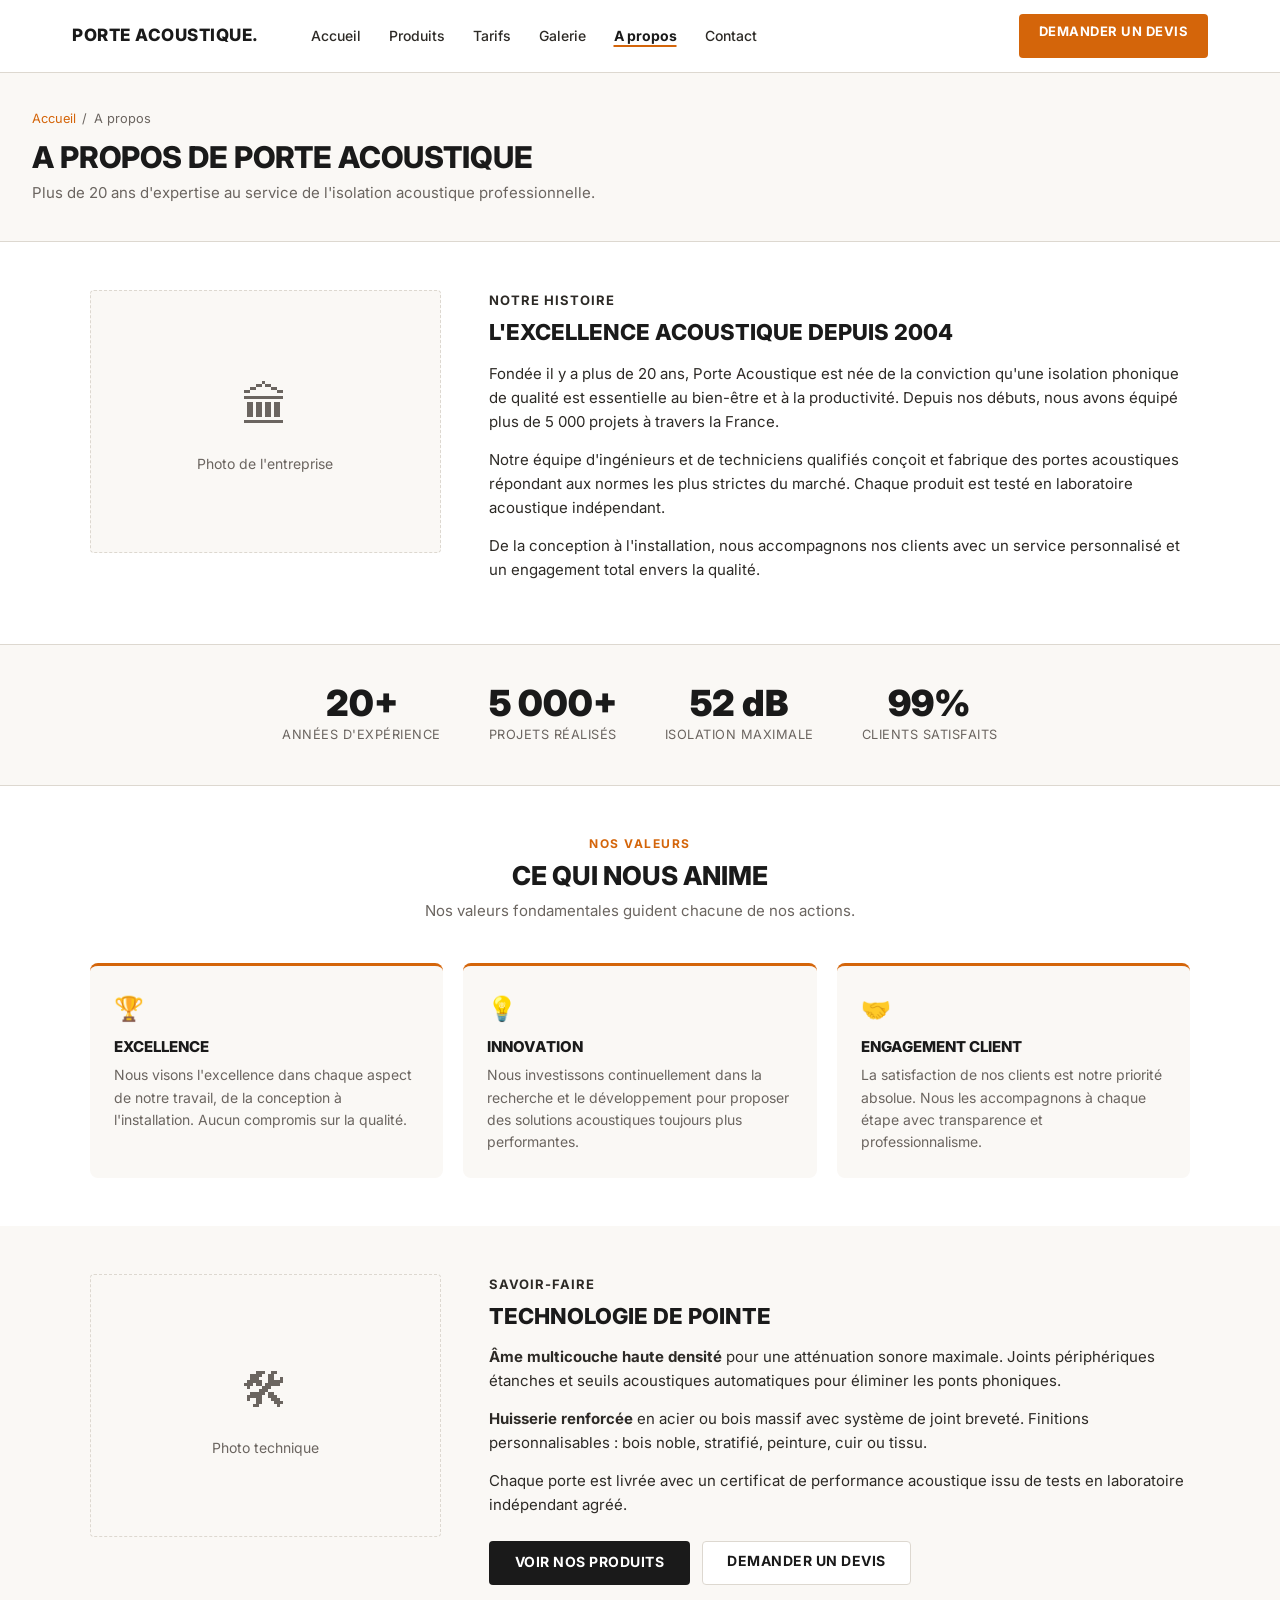
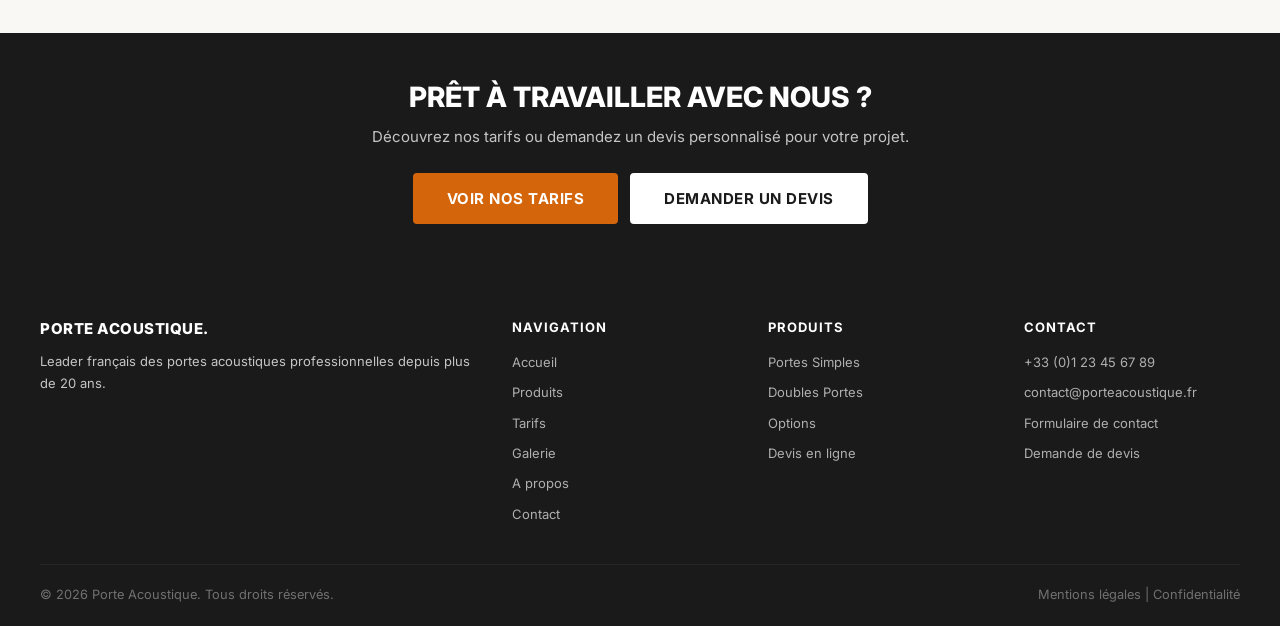
==== commit ff154b6e: "Add files via upload" ====
--- a/a-propos.html
+++ b/a-propos.html
@@ -20,6 +20,7 @@
             <li><a href="index.html">Accueil</a></li>
             <li><a href="produits.html">Produits</a></li>
             <li><a href="tarifs.html">Tarifs</a></li>
+            <li><a href="galerie.html">Galerie</a></li>
             <li><a href="a-propos.html" class="active">A propos</a></li>
             <li><a href="contact.html">Contact</a></li>
             <li class="nav-mobile-devis"><a href="devis.html">Devis gratuit &rarr;</a></li>
@@ -134,6 +135,7 @@
             <li><a href="index.html">Accueil</a></li>
             <li><a href="produits.html">Produits</a></li>
             <li><a href="tarifs.html">Tarifs</a></li>
+            <li><a href="galerie.html">Galerie</a></li>
             <li><a href="a-propos.html">A propos</a></li>
             <li><a href="contact.html">Contact</a></li>
             <li class="nav-mobile-devis"><a href="devis.html">Devis gratuit &rarr;</a></li>
--- a/css/style.css
+++ b/css/style.css
@@ -3,7 +3,8 @@
    Design : fond crème / orange / noir — basé sur l'exemple
    ============================================================ */
 
-html { scroll-behavior: smooth; }
+html { scroll-behavior: smooth; overflow-x: hidden; }
+body { overflow-x: hidden; }
 *, *::before, *::after { box-sizing: border-box; margin: 0; padding: 0; }
 
 :root {
@@ -145,38 +146,190 @@
    HERO ACCUEIL
    ============================================================ */
 .home-hero {
-    background: var(--bg-warm);
-    padding: 3.5rem 2rem 2rem;
+    position: relative;
+    min-height: 100vh;
+    display: flex;
+    align-items: center;
     overflow: hidden;
+    border-bottom: 1px solid var(--border);
+}
+.hero-bg-img {
+    position: absolute;
+    inset: 0;
+    width: 100%;
+    height: 100%;
+    object-fit: cover;
+    object-position: center;
+    z-index: 0;
+}
+.hero-bg-overlay {
+    position: absolute;
+    inset: 0;
+    background: linear-gradient(
+        105deg,
+        rgba(10, 8, 5, 0.78) 0%,
+        rgba(10, 8, 5, 0.55) 55%,
+        rgba(10, 8, 5, 0.20) 100%
+    );
+    z-index: 1;
 }
 .home-hero-inner {
+    position: relative;
+    z-index: 2;
     max-width: 1200px;
+    width: 100%;
     margin: 0 auto;
-    display: grid;
-    grid-template-columns: 1fr 1fr;
-    gap: 2rem;
-    align-items: flex-start;
+    padding: 7rem 2rem 5rem;
 }
 .hero-text h1 {
-    font-size: 2.4rem;
+    font-size: 3rem;
     font-weight: 900;
-    color: var(--dark);
-    line-height: 1.1;
+    color: #fff;
+    line-height: 1.08;
     margin-bottom: 1rem;
     text-transform: uppercase;
     letter-spacing: -0.5px;
 }
 .hero-text h1 span { color: var(--orange); }
-.hero-subtitle { font-size: 1rem; color: var(--text); margin-bottom: 0; max-width: 400px; }
+.hero-subtitle { font-size: 1.0625rem; color: rgba(255,255,255,0.82); margin-bottom: 0; max-width: 480px; line-height: 1.65; }
+
+/* Grille de mesures KPI */
+.hero-specs {
+    display: grid;
+    grid-template-columns: repeat(4, 1fr);
+    border: 1.5px solid rgba(255,255,255,0.18);
+    border-radius: var(--radius);
+    overflow: hidden;
+    margin-top: 1.75rem;
+    background: rgba(0,0,0,0.35);
+    backdrop-filter: blur(8px);
+    -webkit-backdrop-filter: blur(8px);
+}
+.hero-spec {
+    padding: 0.9rem 0.6rem 0.75rem;
+    text-align: center;
+    border-right: 1px solid rgba(255,255,255,0.12);
+}
+.hero-spec:last-child { border-right: none; }
+.hero-spec-num {
+    font-size: 1.125rem;
+    font-weight: 900;
+    color: #fff;
+    line-height: 1;
+    font-variant-numeric: tabular-nums;
+    white-space: nowrap;
+}
+.hero-spec-unit {
+    font-size: 0.625rem;
+    font-weight: 800;
+    color: var(--orange);
+    text-transform: uppercase;
+    letter-spacing: 0.8px;
+    margin-top: 0.15rem;
+}
+.hero-spec-lbl {
+    font-size: 0.625rem;
+    color: rgba(255,255,255,0.6);
+    margin-top: 0.3rem;
+    line-height: 1.3;
+    text-transform: uppercase;
+    letter-spacing: 0.3px;
+}
+.hero-spec.spec-db .hero-spec-num { color: var(--orange); }
+.hero-spec.spec-db { background: rgba(212,101,10,0.18); }
+
+.hero-trust-row {
+    display: flex;
+    gap: 1.25rem;
+    flex-wrap: wrap;
+    margin-top: 1.25rem;
+}
+.hero-trust-item {
+    font-size: 0.8125rem;
+    color: rgba(255,255,255,0.75);
+    display: flex;
+    align-items: center;
+    gap: 0.4rem;
+}
+.hero-trust-item span { color: var(--orange); font-weight: 700; }
+
 .hero-phone {
     display: flex;
     align-items: center;
     gap: 0.5rem;
     font-size: 0.9375rem;
-    color: var(--text);
-    margin-top: 1.25rem;
+    color: rgba(255,255,255,0.85);
 }
 .hero-phone svg { width: 16px; height: 16px; fill: var(--orange); flex-shrink: 0; }
+
+/* Colonne porte (droite) */
+.hero-door-wrap {
+    display: flex;
+    align-items: center;
+    justify-content: center;
+    position: relative;
+}
+.hero-img-frame {
+    position: relative;
+    border-radius: 10px;
+    overflow: hidden;
+    width: 100%;
+    max-width: 520px;
+    aspect-ratio: 3 / 4;
+    box-shadow: 0 24px 64px rgba(0,0,0,0.18), 0 4px 16px rgba(0,0,0,0.10);
+}
+.hero-door-img {
+    width: 100%;
+    height: 100%;
+    object-fit: cover;
+    display: block;
+    transition: transform 0.4s ease;
+}
+.hero-img-frame:hover .hero-door-img {
+    transform: scale(1.03);
+}
+.hero-img-badge {
+    position: absolute;
+    top: 1.25rem;
+    right: 1.25rem;
+    background: var(--orange);
+    color: #fff;
+    padding: 0.6rem 1rem;
+    border-radius: 6px;
+    text-align: center;
+    display: flex;
+    flex-direction: column;
+    line-height: 1.2;
+    box-shadow: 0 4px 16px rgba(212,101,10,0.4);
+}
+.hero-img-badge-num {
+    font-size: 1.2rem;
+    font-weight: 900;
+    letter-spacing: -0.02em;
+}
+.hero-img-badge-unit {
+    font-size: 0.6rem;
+    font-weight: 700;
+    opacity: 0.92;
+    text-transform: uppercase;
+    letter-spacing: 0.05em;
+    margin-top: 0.1rem;
+}
+.hero-img-caption {
+    position: absolute;
+    bottom: 0;
+    left: 0;
+    right: 0;
+    background: linear-gradient(to top, rgba(20,16,12,0.75) 0%, transparent 100%);
+    padding: 2rem 1.125rem 0.875rem;
+    display: flex;
+    gap: 0.875rem;
+    flex-wrap: wrap;
+    color: #fff;
+    font-size: 0.72rem;
+    font-weight: 600;
+    letter-spacing: 0.02em;
+}
 /* Schéma de coupe */
 .hero-crosssection {
     display: flex;
@@ -216,185 +369,6 @@
 /* Disclaimer */
 .hero-disclaimer { max-width: 1200px; margin: 0.75rem auto 0; padding: 0 2rem; font-size: 0.75rem; color: var(--text-light); font-style: italic; }
 
-/* ---- Colonne porte (droite) ---- */
-.hero-door-wrap {
-    position: relative;
-    display: flex;
-    flex-direction: column;
-}
-.hero-door-wrap.image-mode {
-    align-items: center;
-    justify-content: center;
-    max-width: 480px;
-    margin: 0 auto;
-}
-.hero-door-img {
-    display: block;
-    width: 100%;
-    height: auto;
-    border-radius: var(--radius-lg);
-    box-shadow: var(--shadow-hover);
-    object-fit: cover;
-}
-
-/* Overlays Cotes (Infographie) */
-.overlay-cote {
-    position: absolute;
-    color: var(--text-light);
-    font-size: 0.75rem;
-    pointer-events: none;
-    line-height: 1.2;
-}
-.cote-text {
-    background: rgba(255,255,255,0.85);
-    padding: 2px 6px;
-    border-radius: 4px;
-    font-weight: 600;
-    color: var(--text);
-    display: inline-block;
-}
-
-.cote-top {
-    top: -12px;
-    left: 20%;
-    right: 20%;
-    text-align: center;
-    z-index: 5;
-}
-.cote-line {
-    display: block;
-    width: 100%;
-    height: 6px;
-    border-top: 1px solid var(--text-light);
-    border-left: 1px solid var(--text-light);
-    border-right: 1px solid var(--text-light);
-    margin-bottom: 4px;
-}
-
-.cote-bottom {
-    bottom: -15px;
-    left: 15%;
-    right: 15%;
-    text-align: center;
-    z-index: 5;
-}
-.cote-line-bottom {
-    display: block;
-    width: 100%;
-    height: 6px;
-    border-bottom: 1px solid var(--text-light);
-    border-left: 1px solid var(--text-light);
-    border-right: 1px solid var(--text-light);
-    margin-top: 4px;
-}
-
-.cote-crosssection {
-    top: 42%;
-    left: -40px;
-    transform: translateY(-50%);
-    z-index: 5;
-    background: rgba(255,255,255,0.9);
-    padding: 0.5rem;
-    border: 1px solid var(--border);
-    border-radius: var(--radius);
-    max-width: 160px;
-    box-shadow: var(--shadow);
-}
-.crosssection-text {
-    font-size: 0.7rem;
-    margin-bottom: 0.4rem;
-    color: var(--dark);
-}
-.cote-line-horizontal-wrap {
-    display: flex;
-    align-items: center;
-    gap: 8px;
-}
-.cote-line-horizontal {
-    flex: 1;
-    height: 1px;
-    background: var(--text-light);
-    position: relative;
-}
-.cote-line-horizontal::after {
-    content: '';
-    position: absolute;
-    right: -2px;
-    top: -3px;
-    border-top: 3px solid transparent;
-    border-bottom: 3px solid transparent;
-    border-left: 4px solid var(--text-light);
-}
-.cote-text-inline {
-    font-size: 0.75rem;
-    font-weight: 600;
-    color: var(--text);
-}
-
-.overlay-dims {
-    position: absolute;
-    bottom: 25px;
-    left: -50px;
-    background: rgba(255,255,255,0.95);
-    z-index: 5;
-    box-shadow: var(--shadow);
-    padding: 0.75rem;
-}
-
-/* Badge 42 dB */
-.hero-db-badge {
-    position: absolute;
-    top: -15px;
-    right: -15px;
-    background: #fff;
-    border: 1px solid var(--border);
-    border-radius: var(--radius);
-    padding: 0.75rem 1rem;
-    text-align: center;
-    box-shadow: var(--shadow);
-    z-index: 6;
-}
-.hero-db-badge .db-val { font-size: 2rem; font-weight: 900; color: var(--dark); line-height: 1; }
-.hero-db-badge .db-val span { font-size: 1rem; font-weight: 700; color: var(--orange); }
-.hero-db-badge .db-label { font-size: 0.7rem; color: var(--text-light); line-height: 1.3; margin-top: 0.2rem; }
-
-/* Flèche isolation phonique */
-.hero-isolation-arrow {
-    position: absolute;
-    right: -25px;
-    top: 55%;
-    transform: translateY(-50%);
-    display: flex;
-    align-items: center;
-    gap: 0.35rem;
-    background: var(--orange);
-    color: #fff;
-    padding: 0.6rem 0.75rem;
-    border-radius: var(--radius);
-    z-index: 6;
-    box-shadow: var(--shadow);
-}
-.iso-chevrons { font-size: 0.85rem; letter-spacing: -2px; opacity: 0.9; }
-.iso-text { font-size: 0.65rem; font-weight: 700; line-height: 1.35; text-transform: uppercase; }
-.iso-text em { font-style: normal; font-weight: 400; opacity: 0.85; display: block; text-transform: none; }
-
-/* Checklist bas droite */
-.hero-checklist {
-    position: absolute;
-    bottom: 45px;
-    right: -30px;
-    background: rgba(255,255,255,0.9);
-    padding: 0.5rem 0.75rem;
-    border-radius: var(--radius);
-    border: 1px solid var(--border);
-    box-shadow: var(--shadow);
-    display: flex;
-    flex-direction: column;
-    gap: 0.35rem;
-    z-index: 6;
-}
-.hero-check-item { font-size: 0.75rem; font-weight: 600; color: var(--text); display: flex; align-items: center; gap: 0.5rem; }
-.hci-tick { color: var(--orange); font-weight: 800; font-size: 0.85rem; flex-shrink: 0; }
 
 /* ============================================================
    BANDE CTA CENTRALE
@@ -541,7 +515,7 @@
 .product-card-specs { font-size: 0.8rem; color: var(--text-light); margin-bottom: 0.75rem; list-style: none; }
 .product-card-specs li { padding: 0.15rem 0; display: flex; gap: 0.5rem; }
 .product-card-specs li span:first-child { font-weight: 600; color: var(--text); min-width: 65px; }
-.product-card-actions { display: flex; gap: 0.5rem; }
+.product-card-actions { display: flex; gap: 0.5rem; flex-wrap: wrap; }
 
 /* ============================================================
    TABLEAU TARIFS
@@ -874,13 +848,7 @@
    RESPONSIVE
    ============================================================ */
 @media (max-width: 960px) {
-    .home-hero-inner { grid-template-columns: 1fr; }
-    .hero-door-wrap { max-width: 380px; margin: 2rem auto 0; }
-    .hero-db-badge { top: 4px; right: 0; }
-    .hero-isolation-arrow { display: none; }
-    .hero-door-wrap svg { width: 100%; height: auto; }
-    .hero-crosssection { max-width: 100%; }
-    .hero-dims { max-width: 100%; }
+    .home-hero-inner { padding: 6rem 1.5rem 4rem; }
     .products-grid { grid-template-columns: repeat(2, 1fr); }
     .features-grid { grid-template-columns: repeat(2, 1fr); }
     .footer-grid { grid-template-columns: 1fr 1fr; gap: 1.5rem; }
@@ -933,8 +901,12 @@
     .nav-mobile-devis { display: block; }
     .nav-mobile-devis a { background: var(--orange) !important; color: #fff !important; font-weight: 700 !important; border-bottom: none !important; margin-top: 0.5rem; border-radius: var(--radius) !important; text-transform: uppercase !important; font-size: 0.875rem !important; justify-content: center !important; }
 
-    .home-hero { padding: 2.5rem 1.25rem; }
+    .home-hero { min-height: 100svh; }
+    .home-hero-inner { padding: 5rem 1.25rem 3.5rem; }
     .hero-text h1 { font-size: 1.875rem; }
+    .hero-specs { grid-template-columns: repeat(2, 1fr); }
+    .hero-spec:nth-child(2) { border-right: none; }
+    .hero-spec:nth-child(1), .hero-spec:nth-child(2) { border-bottom: 1px solid rgba(255,255,255,0.12); }
     .section { padding: 2rem 1.25rem; }
     .page-hero { padding: 1.75rem 1.25rem; }
     .page-hero h1 { font-size: 1.375rem; }
@@ -956,7 +928,7 @@
 }
 
 @media (max-width: 520px) {
-    .products-grid { grid-template-columns: 1fr 1fr; }
+    .products-grid { grid-template-columns: 1fr; }
     .footer-grid { grid-template-columns: 1fr; }
     .features-grid { grid-template-columns: 1fr; }
     .how-grid { grid-template-columns: 1fr; }
@@ -964,6 +936,7 @@
     .models-grid { grid-template-columns: 1fr; }
     .finishes-grid { grid-template-columns: 1fr; }
     .hero-text h1 { font-size: 1.5rem; }
+    .hero-specs { grid-template-columns: repeat(2, 1fr); }
     .stats-row { display: grid; grid-template-columns: 1fr 1fr; gap: 1.25rem; }
     .stat-num { font-size: 1.75rem; }
     .btn-group { justify-content: center; }
@@ -979,8 +952,11 @@
 }
 
 @media (max-width: 380px) {
-    .products-grid { grid-template-columns: 1fr; }
     .pdp-quick-stats { grid-template-columns: 1fr 1fr; }
+    .hero-spec-num { font-size: 0.9375rem; }
+    .hero-spec { padding: 0.75rem 0.4rem 0.6rem; }
+    .nav-inner { padding: 0.625rem 1rem; }
+    .logo { font-size: 0.9375rem; }
 }
 
 /* ---- Finitions & Options Section ---- */
@@ -1010,3 +986,58 @@
     .options-grid { grid-template-columns: 1fr 1fr; }
     .finitions-section .swatch span { width: 52px; font-size: 0.65rem; }
 }
+
+/* ============================================================
+   PDP — SCHÉMA TECHNIQUE AVEC COTATIONS
+   ============================================================ */
+.pdp-schema-section {
+    background: var(--bg-warm);
+    padding: 3rem 2rem;
+    border-top: 1px solid var(--border);
+    border-bottom: 1px solid var(--border);
+}
+.pdp-schema-inner {
+    max-width: 1200px;
+    margin: 0 auto;
+    display: flex;
+    align-items: flex-start;
+    gap: 3rem;
+    flex-wrap: wrap;
+}
+.pdp-schema-drawing { flex: 0 0 auto; }
+.pdp-schema-info { flex: 1; min-width: 240px; padding-top: 0.5rem; }
+.pdp-schema-info-title {
+    font-size: 1.125rem;
+    font-weight: 800;
+    text-transform: uppercase;
+    letter-spacing: 0.5px;
+    color: var(--dark);
+    margin-bottom: 1.25rem;
+}
+.pdp-schema-dims {
+    list-style: none;
+    display: flex;
+    flex-direction: column;
+    gap: 0.75rem;
+    margin-bottom: 1.5rem;
+}
+.pdp-schema-dims li { display: flex; align-items: center; gap: 0.875rem; font-size: 0.9rem; }
+.dim-dot { width: 7px; height: 7px; border-radius: 50%; background: var(--orange); flex-shrink: 0; }
+.dim-label { color: var(--text-light); min-width: 140px; font-weight: 500; }
+.dim-value { font-weight: 700; color: var(--dark); }
+.pdp-schema-note {
+    font-size: 0.8rem;
+    color: var(--text-light);
+    line-height: 1.5;
+    border-left: 2px solid var(--border);
+    padding-left: 0.75rem;
+}
+@media (max-width: 768px) {
+    .pdp-schema-section { padding: 2rem 1.25rem; }
+    .pdp-schema-inner { gap: 1.5rem; flex-direction: column; align-items: center; }
+    .pdp-schema-drawing { width: 100%; display: flex; justify-content: center; }
+    .pdp-schema-drawing svg { width: 100% !important; max-width: 100% !important; height: auto; }
+    .pdp-schema-info { width: 100%; }
+    .dim-label { min-width: 0; }
+    .pdp-schema-dims li { flex-wrap: wrap; gap: 0.4rem; }
+}
